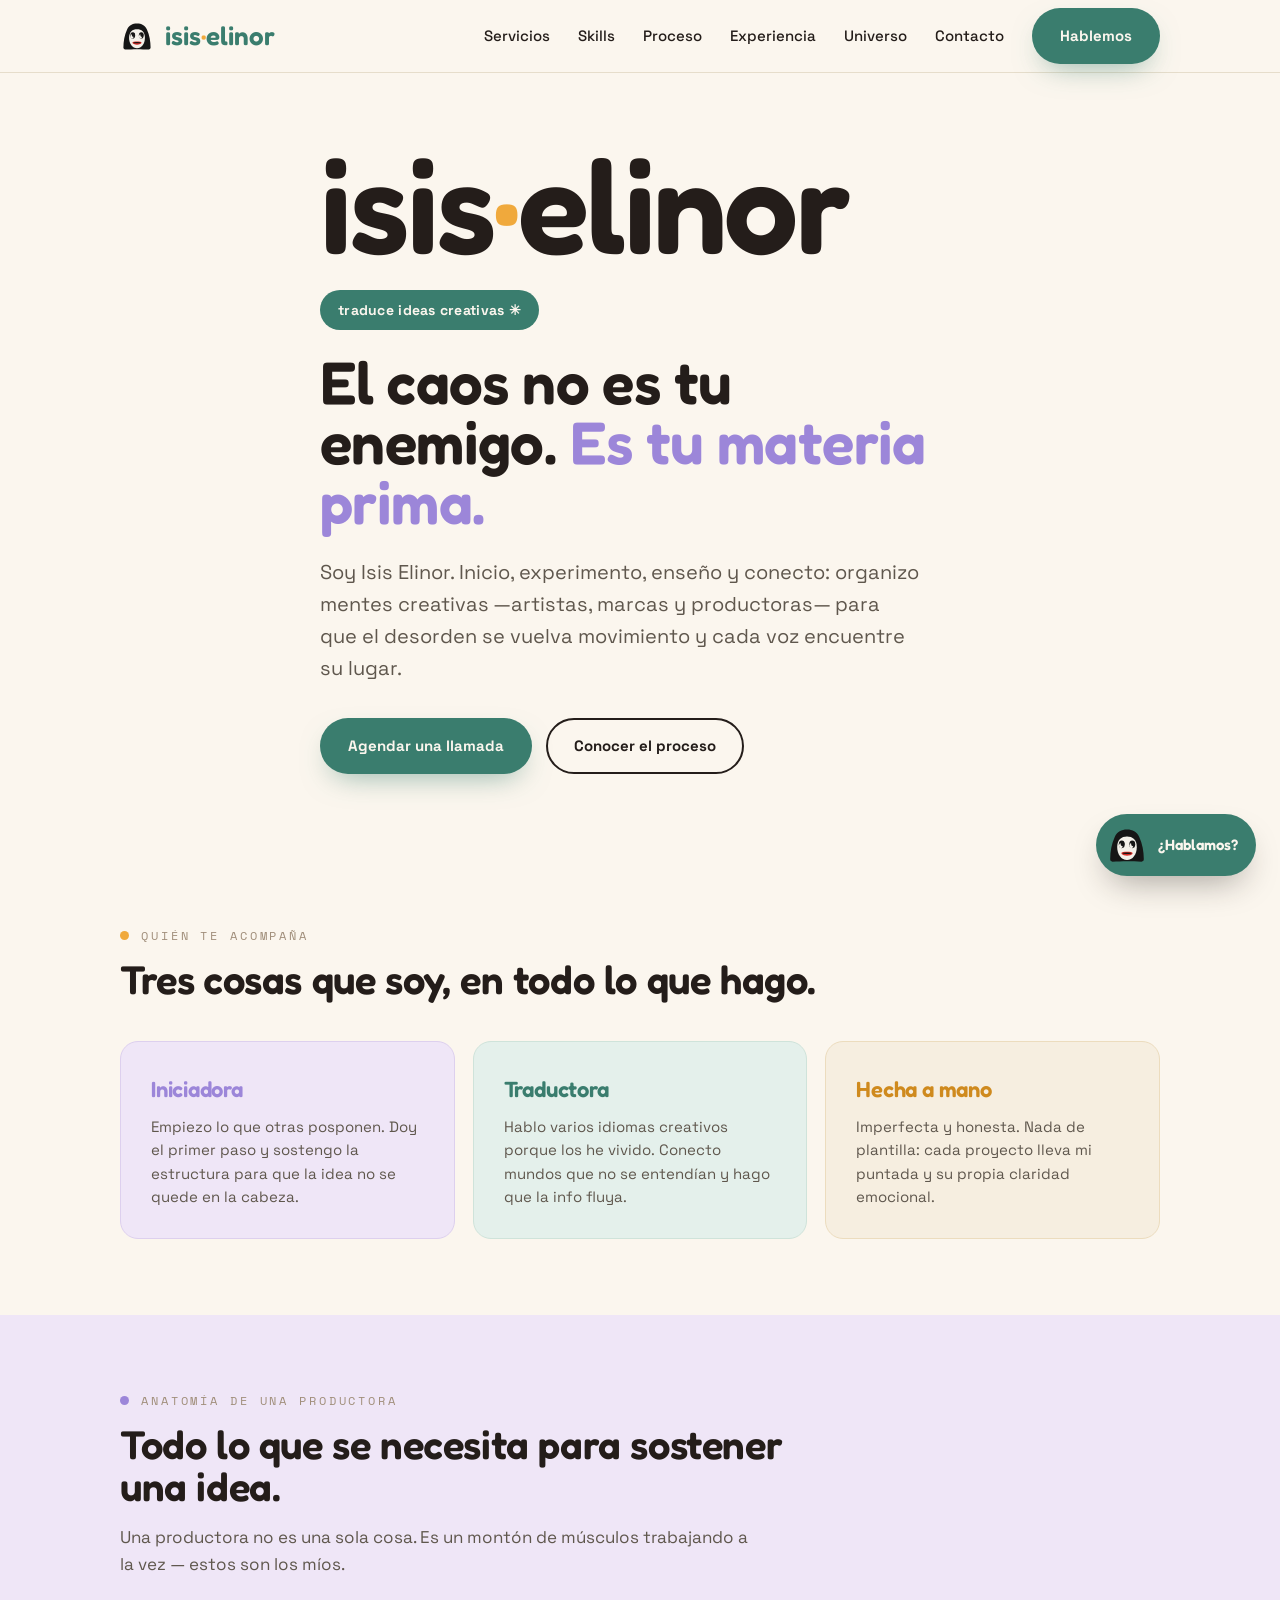
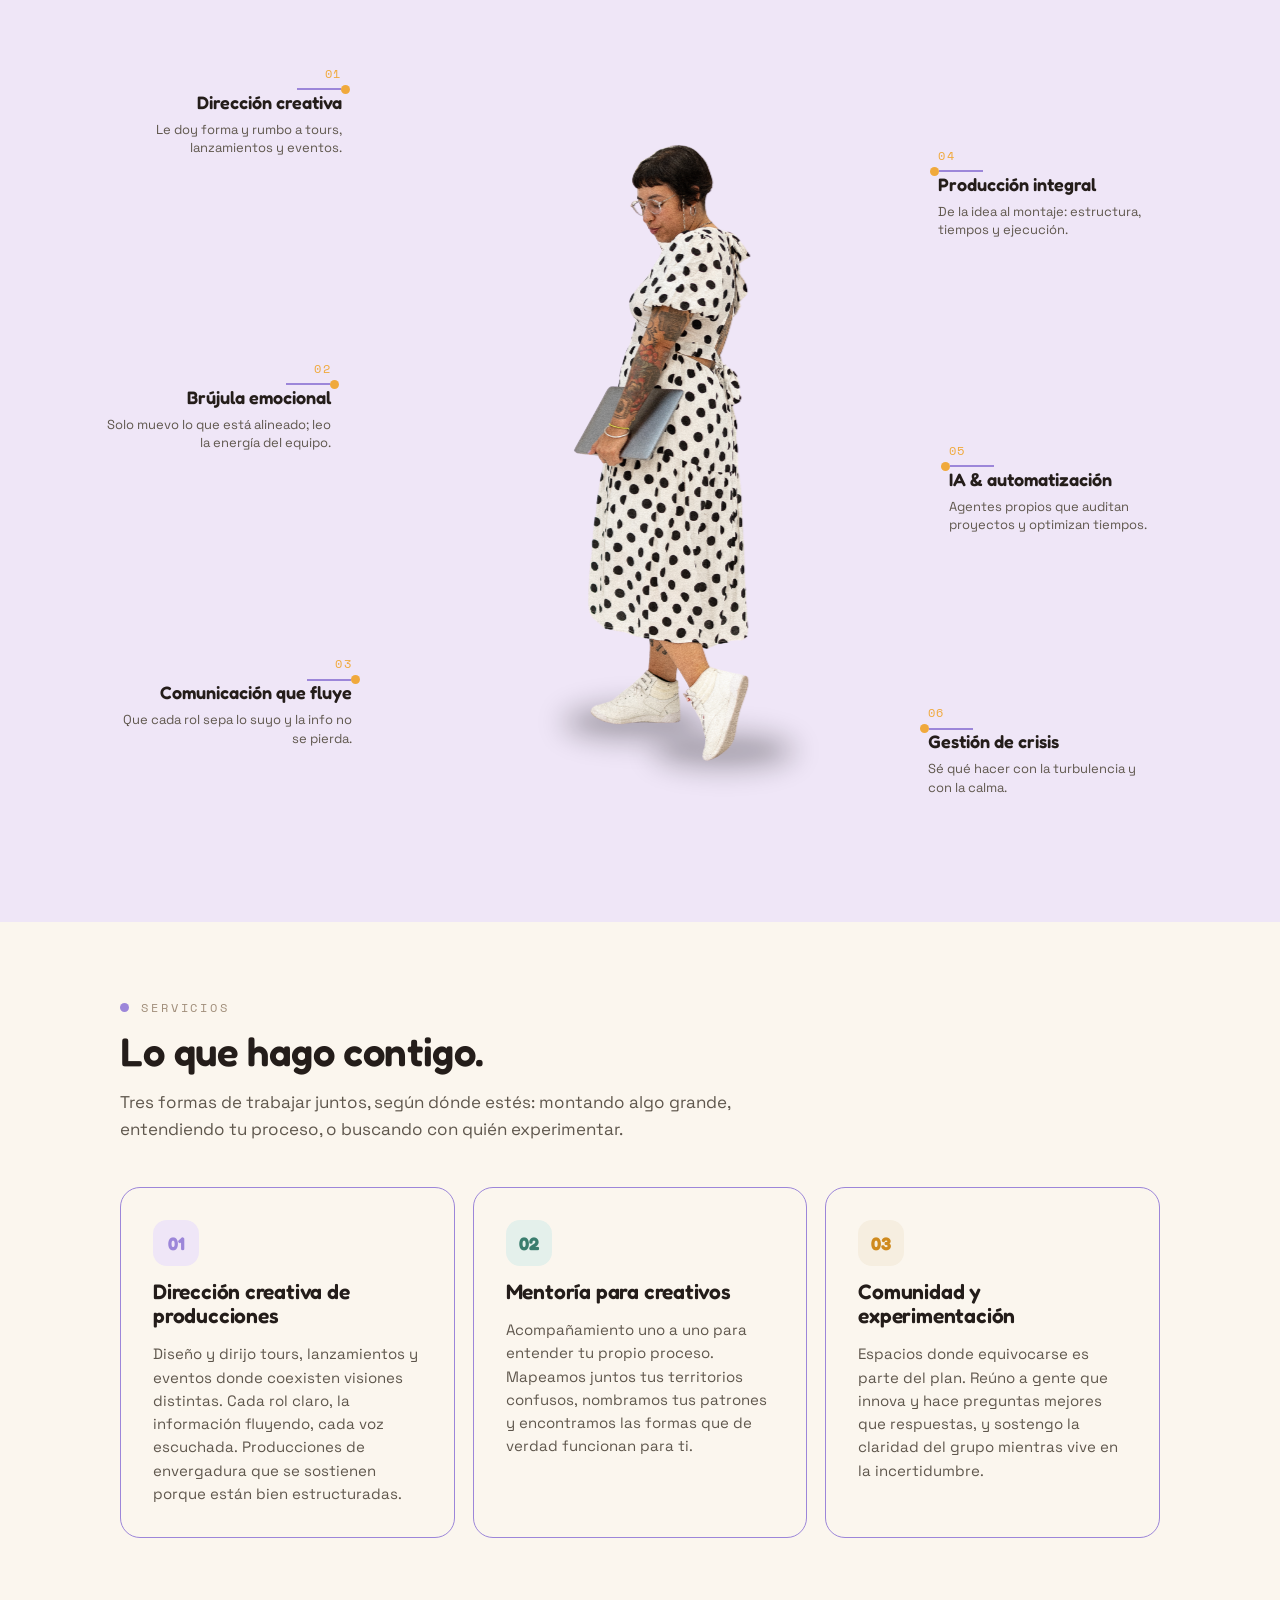
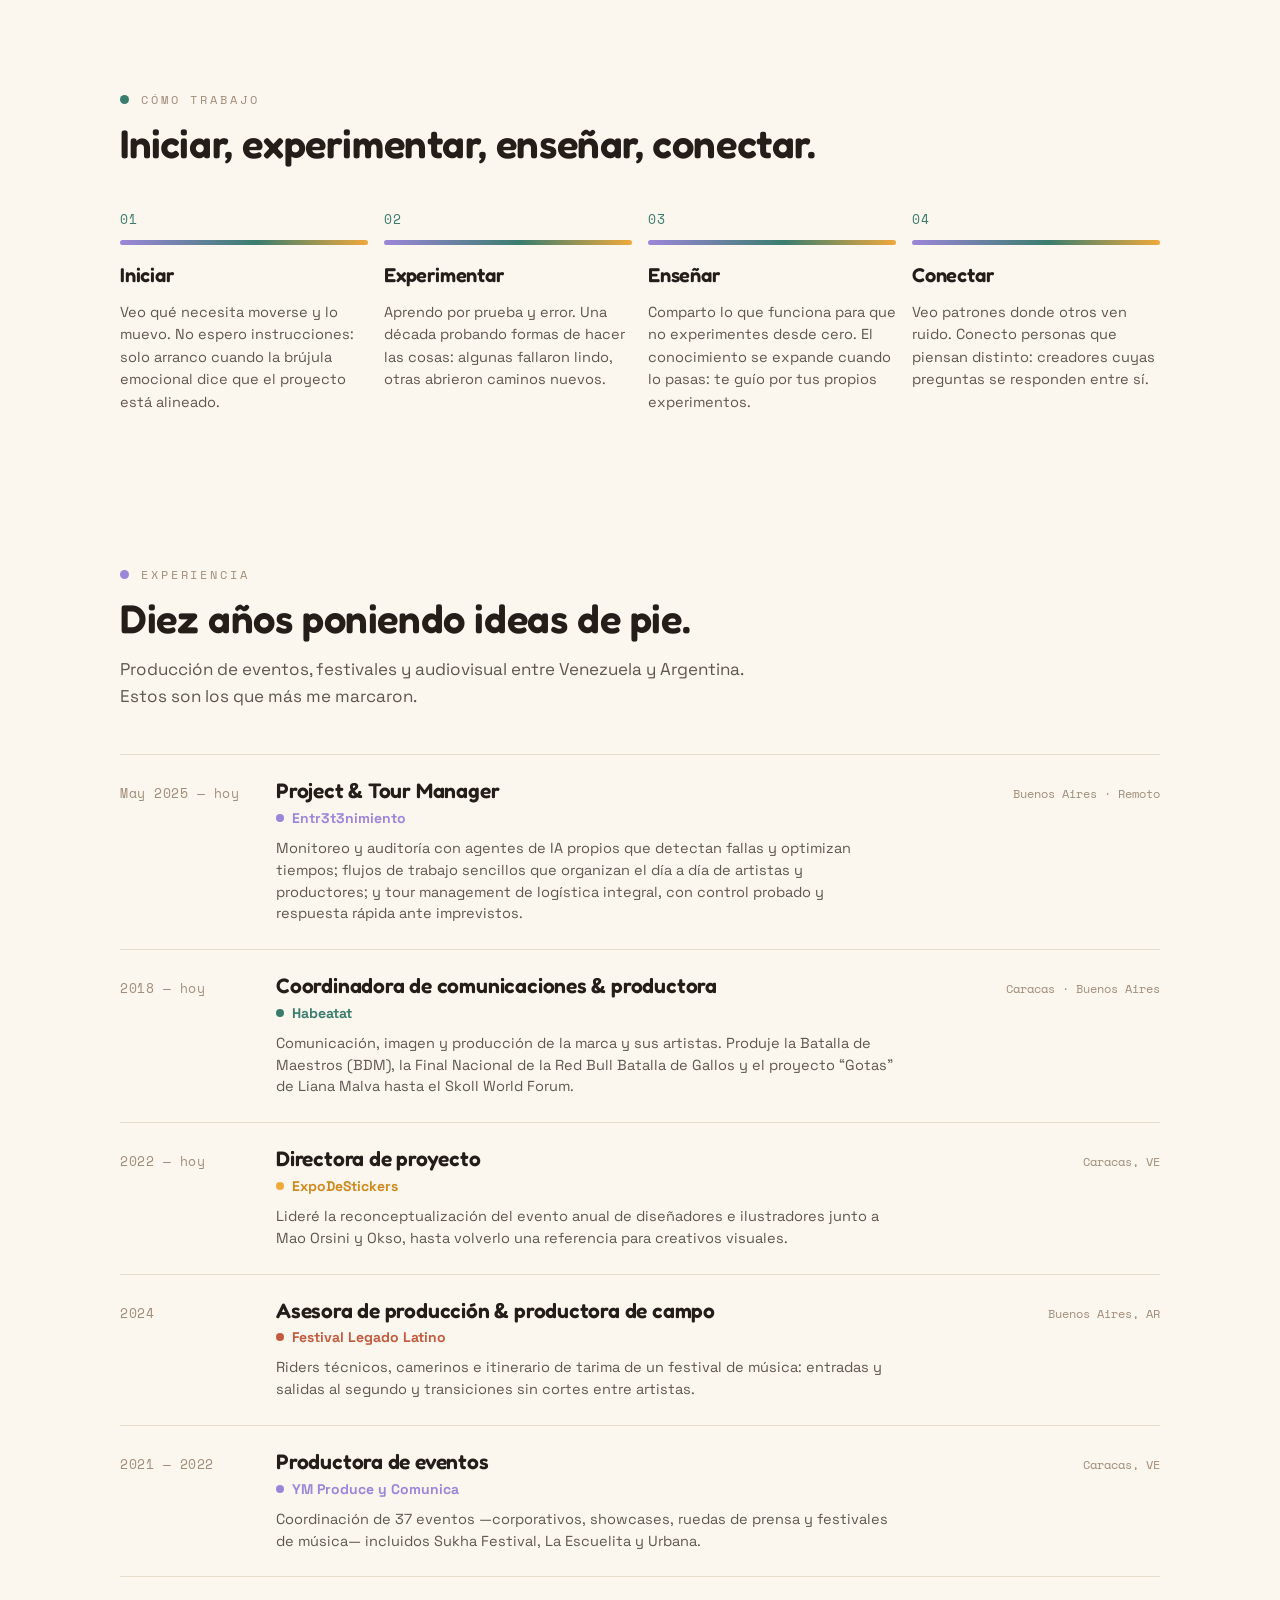
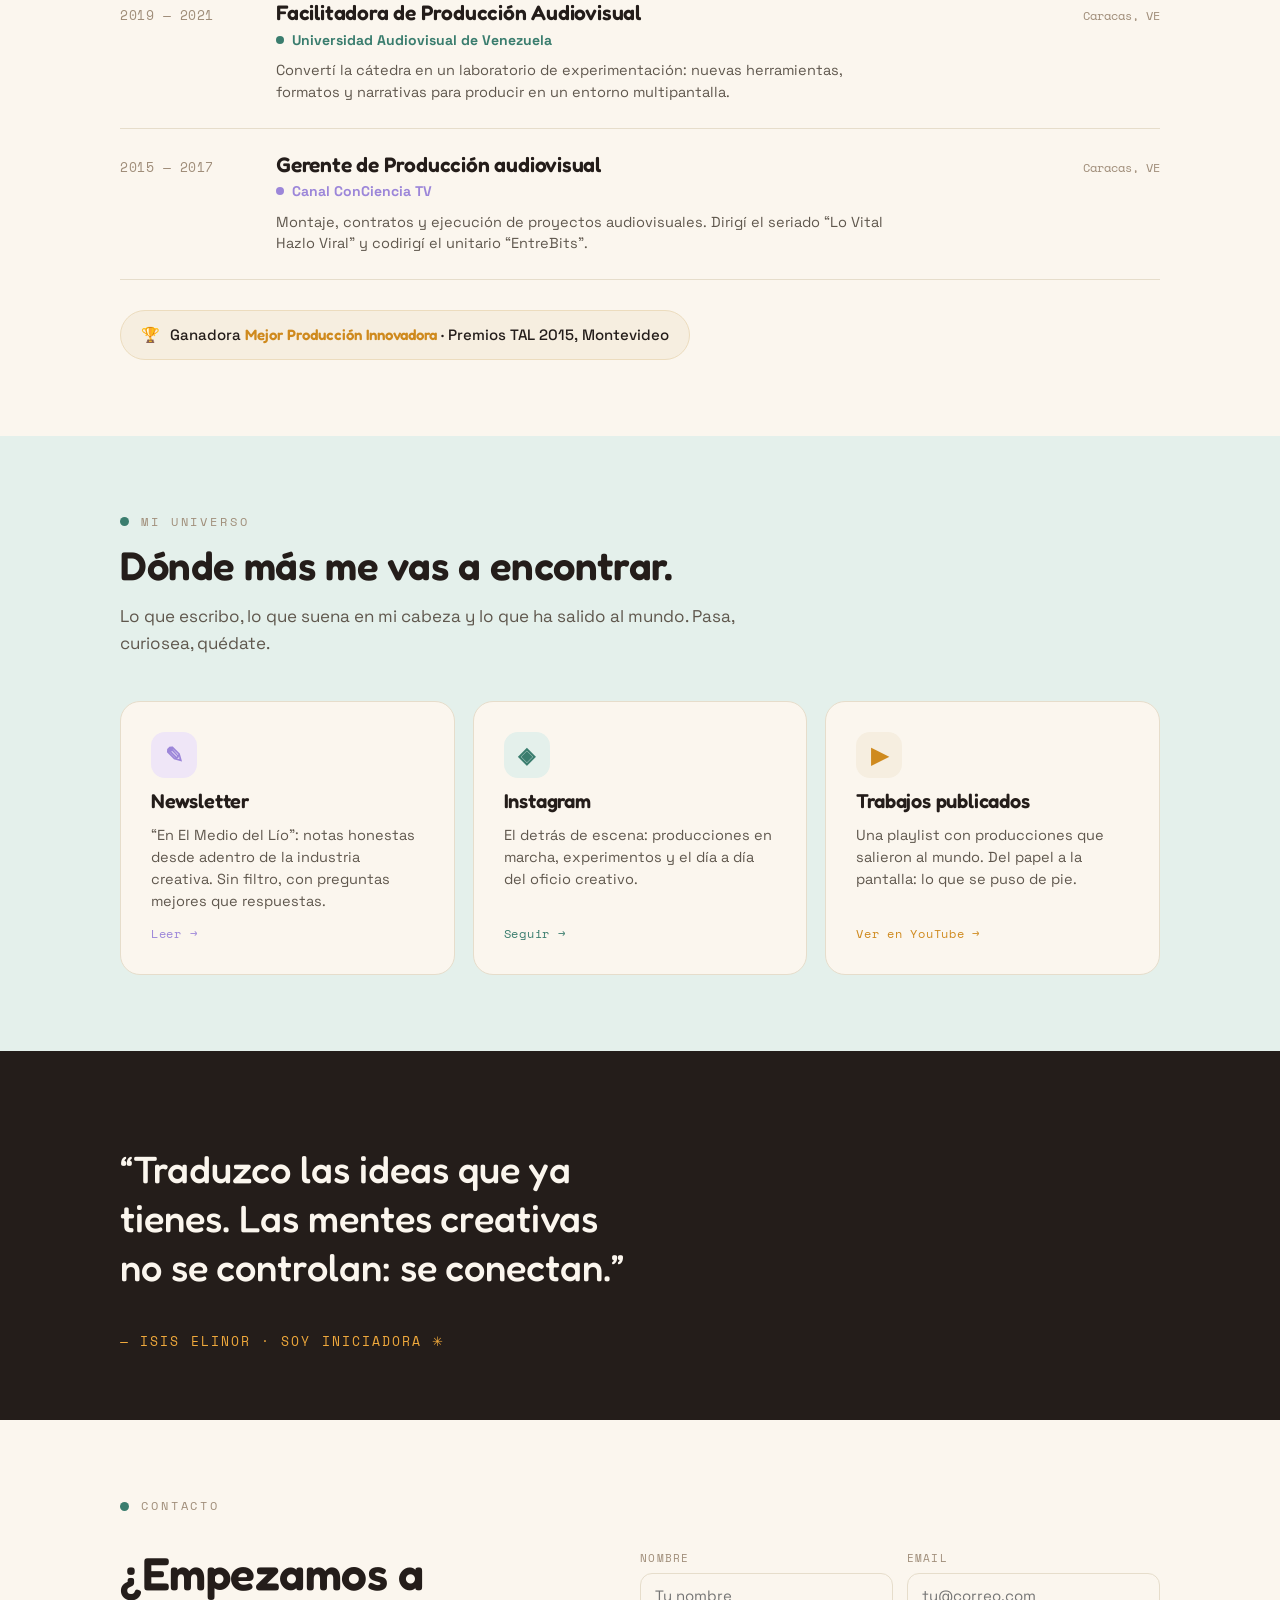
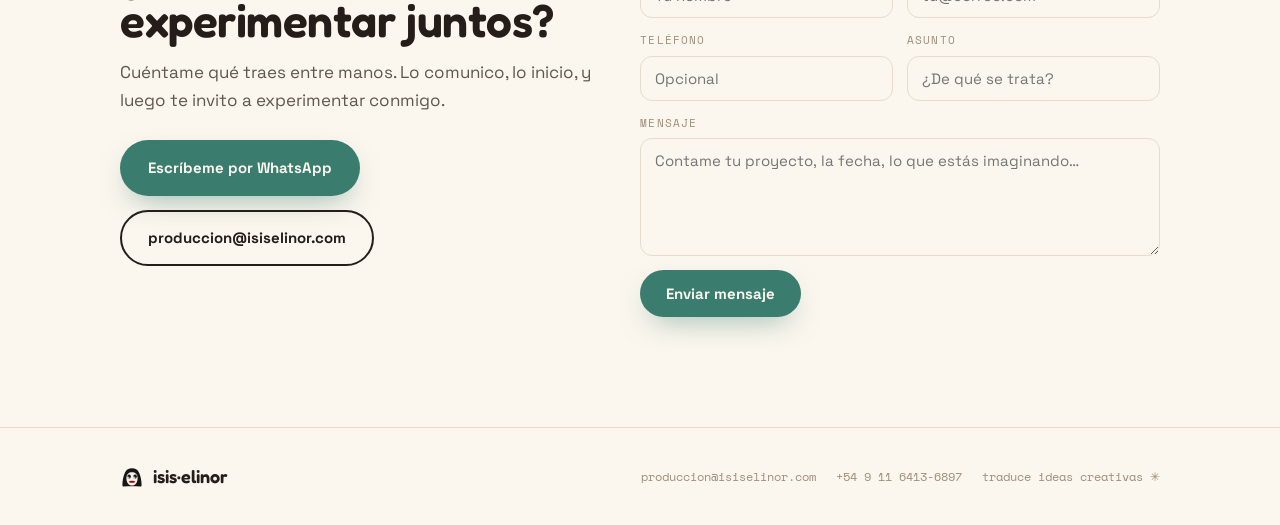
==== index.html @ dd967872 "Add files via upload" ====
<!DOCTYPE html>
<html lang="es">
<head>
<meta charset="utf-8">
<meta name="viewport" content="width=device-width, initial-scale=1">
<title>Isis Elinor — Traduce ideas creativas ✳</title>
<link rel="preconnect" href="https://fonts.googleapis.com">
<link rel="preconnect" href="https://fonts.gstatic.com" crossorigin>
<link href="https://fonts.googleapis.com/css2?family=Fredoka:wght@400;500;600;700&family=Space+Grotesk:wght@300;400;500;700&family=Space+Mono:wght@400;700&display=swap" rel="stylesheet">
<style>
  :root {
    --lila: #9C86D9;
    --jade: #3A7D6E;
    --mango: #F0A93C;
    --coral: #C25B3F;
    --luz: #FBF6EE;
    --noche: #241D1A;
    --tinta: #5f574d;
    --gris: #a08e7a;
    --linea: #e6ddcb;
    --tint-lila: #efe6f7;
    --tint-jade: #e4f0eb;
    --tint-mango: #f6eee0;
    --tint-coral: #f7e6e0;
    --grad: linear-gradient(90deg,#9c86d9 0%,#3a7d6e 55%,#f0a93c 100%);
    --heading: 'Fredoka', sans-serif;
    --body: 'Space Grotesk', sans-serif;
    --mono: 'Space Mono', monospace;
  }
  * { box-sizing: border-box; }
  html { scroll-behavior: smooth; }
  body {
    margin: 0;
    background: var(--luz);
    color: var(--noche);
    font-family: var(--body);
    font-size: 17px;
    line-height: 1.6;
    -webkit-font-smoothing: antialiased;
  }
  a { color: var(--jade); text-decoration: none; }
  a:hover { color: var(--lila); }
  ::selection { background: rgba(156,134,217,0.28); }
  :focus-visible { outline: 2px solid var(--lila); outline-offset: 3px; border-radius: 4px; }
  h1, h2, h3 { font-family: var(--heading); font-weight: 600; margin: 0; letter-spacing: -0.01em; }
  .wrap { max-width: 1120px; margin: 0 auto; padding: 0 40px; }
  .mono-label { font-family: var(--mono); font-size: 12px; letter-spacing: 0.24em; text-transform: uppercase; color: var(--gris); }

  /* ---- botones ---- */
  .btn {
    display: inline-flex; align-items: center; gap: 9px;
    font-family: var(--body); font-weight: 700; font-size: 15px;
    padding: 14px 26px; border-radius: 999px; border: 2px solid transparent;
    cursor: pointer; transition: transform .15s ease, background .15s ease, color .15s ease, box-shadow .15s ease;
    text-decoration: none;
  }
  .btn:hover { transform: translateY(-2px); }
  .btn-primary { background: var(--jade); color: var(--luz); box-shadow: 0 12px 30px -12px rgba(58,125,110,0.6); }
  .btn-primary:hover { background: #2f6a5c; color: var(--luz); }
  .btn-ghost { background: transparent; color: var(--noche); border-color: var(--noche); }
  .btn-ghost:hover { border-color: var(--jade); color: var(--jade); }

  /* ---- nav ---- */
  header.nav {
    position: sticky; top: 0; z-index: 20;
    background: rgba(251,246,238,0.85); backdrop-filter: blur(12px);
    border-bottom: 1px solid var(--linea);
  }
  .nav-inner { display: flex; align-items: center; gap: 28px; height: 72px; }
  .brand { display: flex; align-items: center; gap: 11px; margin-right: auto; }
  .brand img { width: 34px; height: 34px; display: block; }
  .brand .word { font-family: var(--heading); font-weight: 600; font-size: 26px; line-height: 1; }
  .brand .word .dot { color: var(--mango); }
  .nav-inner a.link { color: var(--noche); font-weight: 500; font-size: 15px; }
  .nav-inner a.link:hover { color: var(--jade); }
  @media (max-width: 720px) { .nav-inner a.link { display: none; } }

  /* ---- hero ---- */
  .hero { padding: 72px 0 76px; position: relative; overflow: hidden; }
  .hero-inner { max-width: 720px; position: relative; z-index: 2; }
  .hero-mark { position: relative; display: inline-flex; align-items: flex-start; margin-bottom: 26px; }
  .wordmark {
    font-family: var(--heading); font-weight: 600; line-height: 0.9;
    font-size: clamp(58px, 12vw, 132px); letter-spacing: -0.02em; color: var(--noche);
  }
  .wordmark .dot { color: var(--mango); }
  /* mascotica-sticker */
  .mascota {
    width: clamp(66px, 10vw, 104px); height: auto; display: block;
    margin-left: -6px; transform: rotate(9deg);
    filter: drop-shadow(0 8px 16px rgba(36,29,26,0.18));
    animation: bob 4.5s ease-in-out infinite;
  }
  @keyframes bob { 0%,100% { transform: rotate(9deg) translateY(0); } 50% { transform: rotate(9deg) translateY(-8px); } }
  .pill {
    display: inline-flex; align-items: center; gap: 8px; align-self: flex-start;
    background: var(--jade); color: var(--luz); font-family: var(--body); font-weight: 700;
    font-size: 14px; letter-spacing: 0.02em; padding: 9px 18px; border-radius: 999px;
  }
  .hero h1 { font-size: 60px; line-height: 1.0; margin: 22px 0 0; max-width: 780px; }
  .hero h1 .g { color: var(--lila); }
  .hero .lead { font-size: 20px; color: var(--tinta); margin: 24px 0 0; max-width: 620px; text-wrap: pretty; }
  .hero .cta-row { display: flex; flex-wrap: wrap; gap: 14px; margin-top: 34px; }
  @media (max-width: 640px) {
    .hero h1 { font-size: 40px; }
  }

  /* ---- secciones ---- */
  section.block { padding: 76px 0; }
  .kicker-row { display: flex; align-items: center; gap: 12px; margin-bottom: 14px; }
  .kicker-row .dotmark { width: 9px; height: 9px; border-radius: 50%; background: var(--lila); }
  .k-coral .dotmark { background: var(--mango); }
  .k-rosa .dotmark { background: var(--jade); }
  .k-azul .dotmark { background: var(--jade); }
  .sec-title { font-size: 40px; line-height: 1.04; max-width: 720px; }
  .sec-intro { color: var(--tinta); max-width: 640px; margin: 16px 0 0; text-wrap: pretty; }

  /* anatomía de una productora */
  .anat-wrap { background: var(--tint-lila); overflow: hidden; }
  .anat-stage {
    position: relative; margin: 48px auto 0; max-width: 1120px; min-height: 820px;
  }
  .anat-figura {
    position: absolute; left: 50%; bottom: 0; transform: translateX(-50%);
    height: 800px; z-index: 1;
  }
  .anat-figura img { height: 100%; width: auto; display: block; }
  .pin { position: absolute; width: 232px; z-index: 2; }
  .pin .pin-n { font-family: var(--mono); font-size: 12px; letter-spacing: 0.12em; color: var(--mango); }
  .pin .pin-t { display: block; font-family: var(--heading); font-weight: 600; font-size: 18px; color: var(--noche); margin-top: 2px; }
  .pin .pin-d { display: block; font-size: 13px; color: var(--tinta); line-height: 1.42; margin-top: 4px; }
  .pin.l { text-align: right; }
  .pin.r { text-align: left; }
  .pin .lead { position: absolute; top: 26px; display: flex; align-items: center; gap: 0; }
  .pin.l .lead { right: -8px; flex-direction: row; }
  .pin.r .lead { left: -8px; flex-direction: row-reverse; }
  .pin .lead .ln { width: 44px; height: 2px; background: var(--lila); }
  .pin .lead .dt { width: 9px; height: 9px; border-radius: 50%; background: var(--mango); }
  /* posiciones: izquierda apunta a cabeza/pecho, derecha a manos/torso */
  .pin.p1 { top: 4%;  left: -1%; }
  .pin.p2 { top: 40%; left: -2%; }
  .pin.p3 { top: 76%; left: 0; }
  .pin.p4 { top: 14%; right: -1%; }
  .pin.p5 { top: 50%; right: -2%; }
  .pin.p6 { top: 82%; right: 0; }
  @media (max-width: 860px) {
    .anat-stage { min-height: 0; max-width: 480px; display: flex; flex-direction: column; }
    .anat-figura { position: static; transform: none; height: 460px; margin: 0 auto; }
    .anat-figura::after { display: none; }
    .anat-figura img { margin: 0 auto; }
    .pin { position: static; width: auto; text-align: left !important; margin-top: 22px; padding-left: 20px; border-left: 2px solid var(--lila); }
    .pin .lead { display: none; }
    .pins-mobile { display: grid; grid-template-columns: 1fr 1fr; gap: 8px 20px; }
  }
  @media (max-width: 520px) { .pins-mobile { grid-template-columns: 1fr; } }

  /* esencia cards */
  .cards-3 { display: grid; grid-template-columns: repeat(3,1fr); gap: 18px; margin-top: 40px; }
  @media (max-width: 800px) { .cards-3 { grid-template-columns: 1fr; } }
  .ecard { border-radius: 18px; padding: 30px; border: 1px solid; }
  .ecard h3 { font-size: 22px; margin-bottom: 8px; }
  .ecard p { margin: 0; font-size: 15px; color: var(--tinta); line-height: 1.55; }
  .ec-coral { background: var(--tint-lila); border-color: #ddd0ee; }
  .ec-coral h3 { color: var(--lila); }
  .ec-lila { background: var(--tint-jade); border-color: #cfe3da; }
  .ec-lila h3 { color: var(--jade); }
  .ec-azul { background: var(--tint-mango); border-color: #ecdcbe; }
  .ec-azul h3 { color: #cf8a1e; }

  /* servicios */
  .svc-list { display: grid; grid-template-columns: repeat(3,1fr); gap: 18px; margin-top: 44px; }
  @media (max-width: 800px) { .svc-list { grid-template-columns: 1fr; } }
  .svc {
    background: var(--luz); border: 1px solid var(--lila); border-radius: 20px; padding: 32px;
    display: flex; flex-direction: column; gap: 14px; transition: transform .18s ease, box-shadow .18s ease, border-color .18s ease;
  }
  .svc:hover { transform: translateY(-4px); box-shadow: 0 30px 60px -40px rgba(36,29,26,0.35); }
  .svc .num {
    width: 46px; height: 46px; border-radius: 14px; display: flex; align-items: center; justify-content: center;
    font-family: var(--heading); font-weight: 700; font-size: 18px; background: var(--tint-lila); color: var(--lila);
  }
  .svc h3 { font-size: 21px; line-height: 1.15; }
  .svc p { margin: 0; font-size: 15px; color: var(--tinta); line-height: 1.55; }
  .svc:nth-child(1) .num { background: var(--tint-lila); color: var(--lila); }
  .svc:nth-child(1):hover { border-color: var(--lila); }
  .svc:nth-child(2) .num { background: var(--tint-jade); color: var(--jade); }
  .svc:nth-child(2):hover { border-color: var(--jade); }
  .svc:nth-child(3) .num { background: var(--tint-mango); color: #cf8a1e; }
  .svc:nth-child(3):hover { border-color: var(--mango); }

  /* proceso */
  .proc-wrap { background: var(--luz); }
  .steps { display: grid; grid-template-columns: repeat(4,1fr); gap: 16px; margin-top: 44px; }
  @media (max-width: 900px) { .steps { grid-template-columns: repeat(2,1fr); } }
  @media (max-width: 520px) { .steps { grid-template-columns: 1fr; } }
  .step { display: flex; flex-direction: column; gap: 10px; }
  .step .n { font-family: var(--mono); font-size: 13px; color: var(--jade); letter-spacing: 0.1em; }
  .step .bar { height: 5px; border-radius: 999px; background: var(--grad); width: 100%; }
  .step h3 { font-size: 20px; margin-top: 4px; }
  .step p { margin: 0; font-size: 14.5px; color: var(--tinta); line-height: 1.55; }

  /* experiencia */
  .exp-list { margin-top: 44px; display: flex; flex-direction: column; }
  .exp {
    display: grid; grid-template-columns: 132px 1fr auto; gap: 24px; align-items: baseline;
    padding: 24px 0; border-top: 1px solid var(--linea);
  }
  .exp:last-child { border-bottom: 1px solid var(--linea); }
  .exp .yr { font-family: var(--mono); font-size: 13px; color: var(--gris); letter-spacing: 0.04em; }
  .exp .role { min-width: 0; }
  .exp .role h3 { font-size: 21px; line-height: 1.12; }
  .exp .role .org { display: inline-flex; align-items: center; gap: 8px; font-family: var(--body); font-weight: 700; font-size: 14px; margin-top: 4px; }
  .exp .role .org::before { content: ""; width: 8px; height: 8px; border-radius: 50%; background: var(--dotc, var(--lila)); }
  .exp .role p { margin: 8px 0 0; font-size: 14.5px; color: var(--tinta); line-height: 1.5; max-width: 620px; }
  .exp .place { font-family: var(--mono); font-size: 12px; color: var(--gris); white-space: nowrap; }
  .exp:nth-child(6n+1) { --dotc: var(--lila); } .exp:nth-child(6n+1) .org { color: var(--lila); }
  .exp:nth-child(6n+2) { --dotc: var(--jade); } .exp:nth-child(6n+2) .org { color: var(--jade); }
  .exp:nth-child(6n+3) { --dotc: var(--mango); } .exp:nth-child(6n+3) .org { color: #cf8a1e; }
  .exp:nth-child(6n+4) { --dotc: var(--coral); } .exp:nth-child(6n+4) .org { color: var(--coral); }
  .exp:nth-child(6n+5) { --dotc: var(--lila); } .exp:nth-child(6n+5) .org { color: var(--lila); }
  .exp:nth-child(6n) { --dotc: var(--jade); } .exp:nth-child(6n) .org { color: var(--jade); }
  .award {
    display: inline-flex; align-items: center; gap: 10px; margin-top: 30px;
    background: var(--tint-mango); border: 1px solid #ecdcbe; color: var(--noche);
    font-family: var(--body); font-weight: 500; font-size: 15px; padding: 12px 20px; border-radius: 999px;
  }
  .award strong { color: #cf8a1e; font-family: var(--heading); font-weight: 600; }

  /* mi universo */
  .universo-wrap { background: var(--tint-jade); }
  .uni-list { display: grid; grid-template-columns: repeat(3,1fr); gap: 18px; margin-top: 44px; }
  @media (max-width: 800px) { .uni-list { grid-template-columns: 1fr; } }
  .uni {
    display: flex; flex-direction: column; gap: 12px; text-decoration: none;
    background: var(--luz); border: 1px solid var(--linea); border-radius: 20px; padding: 30px;
    transition: transform .18s ease, box-shadow .18s ease, border-color .18s ease;
  }
  .uni:hover { transform: translateY(-4px); box-shadow: 0 30px 60px -40px rgba(36,29,26,0.35); }
  .uni .uni-ico {
    width: 46px; height: 46px; border-radius: 14px; display: flex; align-items: center; justify-content: center;
    font-family: var(--heading); font-weight: 700; font-size: 22px;
  }
  .uni h3 { font-size: 20px; line-height: 1.15; color: var(--noche); }
  .uni p { margin: 0; font-size: 14.5px; color: var(--tinta); line-height: 1.5; }
  .uni .go { margin-top: auto; font-family: var(--mono); font-size: 12px; letter-spacing: 0.06em; }
  .uni:nth-child(1) .uni-ico { background: var(--tint-lila); color: var(--lila); }
  .uni:nth-child(1):hover { border-color: var(--lila); } .uni:nth-child(1) .go { color: var(--lila); }
  .uni:nth-child(2) .uni-ico { background: var(--tint-jade); color: var(--jade); }
  .uni:nth-child(2):hover { border-color: var(--jade); } .uni:nth-child(2) .go { color: var(--jade); }
  .uni:nth-child(3) .uni-ico { background: var(--tint-mango); color: #cf8a1e; }
  .uni:nth-child(3):hover { border-color: var(--mango); } .uni:nth-child(3) .go { color: #cf8a1e; }
  @media (max-width: 720px) {
    .exp { grid-template-columns: 1fr; gap: 6px; }
    .exp .place { white-space: normal; }
  }

  /* frase band */
  .frase { background: var(--noche); color: var(--luz); padding: 56px 0; }
  .frase .q { font-family: var(--heading); font-weight: 500; font-size: 38px; line-height: 1.3; max-width: 760px; text-wrap: balance; }
  .frase .q .accent { color: var(--mango); }
  .frase .sig { font-family: var(--mono); font-size: 13px; letter-spacing: 0.16em; text-transform: uppercase; margin-top: 18px; color: var(--mango); }
  @media (max-width: 700px) { .frase .q { font-size: 26px; } }

  /* contacto */
  .contacto { text-align: left; position: relative; }
  .cont-grid { display: grid; grid-template-columns: 1fr 1.1fr; gap: 48px; margin-top: 34px; align-items: start; }
  @media (max-width: 780px) { .cont-grid { grid-template-columns: 1fr; gap: 30px; } }
  .cont-form { display: flex; flex-direction: column; gap: 14px; }
  .cont-form .row2 { display: grid; grid-template-columns: 1fr 1fr; gap: 14px; }
  @media (max-width: 480px) { .cont-form .row2 { grid-template-columns: 1fr; } }
  .fld { display: flex; flex-direction: column; gap: 6px; }
  .fld label { font-family: var(--mono); font-size: 11px; letter-spacing: 0.1em; text-transform: uppercase; color: var(--gris); }
  .fld input, .fld textarea {
    font-family: var(--body); font-size: 15px; color: var(--noche);
    background: var(--luz); border: 1px solid var(--linea); border-radius: 12px; padding: 12px 14px;
    transition: border-color .15s ease, box-shadow .15s ease;
  }
  .fld textarea { resize: vertical; min-height: 118px; }
  .fld input:focus, .fld textarea:focus { outline: none; border-color: var(--jade); box-shadow: 0 0 0 3px rgba(58,125,110,0.14); }
  .cont-form button { align-self: flex-start; border: none; cursor: pointer; }
  .form-msg { font-family: var(--body); font-size: 14px; margin: 2px 0 0; min-height: 18px; }
  .form-msg.ok { color: var(--jade); }
  .form-msg.err { color: var(--coral); }
  /* mascota como guía flotante hacia WhatsApp */
  .fab {
    position: fixed; bottom: 24px; right: 24px; z-index: 60;
    display: inline-flex; align-items: center; gap: 10px;
    background: var(--jade); color: var(--luz); text-decoration: none;
    padding: 10px 18px 10px 10px; border-radius: 999px;
    box-shadow: 0 16px 34px -12px rgba(36,29,26,0.4);
    font-family: var(--heading); font-weight: 600; font-size: 15px;
    transform: translateY(0); transition: transform .18s ease, box-shadow .18s ease;
  }
  .fab:hover { transform: translateY(-3px); color: var(--luz); box-shadow: 0 22px 44px -14px rgba(36,29,26,0.5); }
  .fab img { width: 42px; height: 42px; display: block; animation: bob 4.5s ease-in-out infinite; }
  .fab .fab-label { white-space: nowrap; }
  @media (max-width: 520px) { .fab .fab-label { display: none; } .fab { padding: 8px; bottom: 16px; right: 16px; } }
  .contacto h2 { font-size: 46px; line-height: 1.02; max-width: 720px; }
  @media (max-width: 700px) { .contacto h2 { font-size: 34px; } }

  /* footer */
  footer.foot { border-top: 1px solid var(--linea); padding: 34px 0; }
  .foot-inner { display: flex; flex-wrap: wrap; align-items: center; gap: 10px 20px; font-family: var(--mono); font-size: 12px; color: var(--gris); }
  .foot-inner .fbrand { display: flex; align-items: center; gap: 9px; margin-right: auto; }
  .foot-inner .fbrand img { width: 24px; height: 24px; }
  .foot-inner .fbrand span { font-family: var(--heading); font-weight: 600; font-size: 18px; color: var(--noche); }
</style>
</head>
<body>

<header class="nav">
  <div class="wrap nav-inner">
    <a class="brand" href="#top" aria-label="Isis Elinor, inicio">
      <img src="data:image/svg+xml;utf8,%3Csvg%20xmlns%3D%22http%3A%2F%2Fwww.w3.org%2F2000%2Fsvg%22%20width%3D%22240%22%20height%3D%22240%22%20viewBox%3D%220%200%20240%20240%22%3E%0A%3Cpath%20d%3D%22M%20120%2032%20C%20152%2032%20176%2044%20190%2074%20C%20208%20112%20216%20158%20216%20202%20C%20216%20210%20211%20215%20203%20215%20C%20176%20215%20150%20213%20120%20213%20C%2090%20213%2064%20215%2037%20215%20C%2029%20215%2024%20210%2024%20202%20C%2024%20158%2032%20112%2050%2074%20C%2064%2044%2088%2032%20120%2032%20Z%22%20fill%3D%22%23161616%22%20stroke%3D%22none%22%20stroke-width%3D%220%22%20stroke-linejoin%3D%22round%22%3E%3C%2Fpath%3E%0A%3Cpath%20d%3D%22M%20120%2072%20C%20152%2072%20176%2090%20176%20132%20C%20176%20176%20152%20206%20120%20206%20C%2088%20206%2064%20176%2064%20132%20C%2064%2090%2088%2072%20120%2072%20Z%22%20fill%3D%22%23f4f1ea%22%3E%3C%2Fpath%3E%0A%3Cellipse%20cx%3D%2290%22%20cy%3D%22116%22%20rx%3D%2217%22%20ry%3D%2222%22%20fill%3D%22%23161616%22%3E%3C%2Fellipse%3E%0A%3Cellipse%20cx%3D%2285%22%20cy%3D%22123%22%20rx%3D%2211%22%20ry%3D%2215%22%20fill%3D%22%23f4f1ea%22%3E%3C%2Fellipse%3E%0A%3Cellipse%20cx%3D%2294%22%20cy%3D%22112%22%20rx%3D%2211%22%20ry%3D%2215%22%20fill%3D%22%23161616%22%3E%3C%2Fellipse%3E%0A%3Cellipse%20cx%3D%22150%22%20cy%3D%22116%22%20rx%3D%2217%22%20ry%3D%2222%22%20fill%3D%22%23161616%22%3E%3C%2Fellipse%3E%0A%3Cellipse%20cx%3D%22145%22%20cy%3D%22123%22%20rx%3D%2211%22%20ry%3D%2215%22%20fill%3D%22%23f4f1ea%22%3E%3C%2Fellipse%3E%0A%3Cellipse%20cx%3D%22154%22%20cy%3D%22112%22%20rx%3D%2211%22%20ry%3D%2215%22%20fill%3D%22%23161616%22%3E%3C%2Fellipse%3E%0A%3Cpath%20d%3D%22M%2088%20166%20C%2088%20156%20152%20156%20152%20166%20C%20152%20186%2088%20186%2088%20166%20Z%22%20fill%3D%22%23d62b25%22%3E%3C%2Fpath%3E%0A%3Cellipse%20cx%3D%22120%22%20cy%3D%22167%22%20rx%3D%2226%22%20ry%3D%224%22%20fill%3D%22%23161616%22%3E%3C%2Fellipse%3E%0A%3C%2Fsvg%3E" alt="">
      <span class="word">isis<span class="dot">·</span>elinor</span>
    </a>
    <a class="link" href="#servicios">Servicios</a>
    <a class="link" href="#anatomia">Skills</a>
    <a class="link" href="#proceso">Proceso</a>
    <a class="link" href="#experiencia">Experiencia</a>
    <a class="link" href="#universo">Universo</a>
    <a class="link" href="#contacto">Contacto</a>
    <a class="btn btn-primary" href="https://wa.me/5491164136897" target="_blank" rel="noopener">Hablemos</a>
  </div>
</header>

<main id="top">

  <section class="hero">
    <div class="wrap hero-inner">
      <div class="hero-mark">
        <span class="wordmark">isis<span class="dot">·</span>elinor</span>
      </div>
      <span class="pill">traduce ideas creativas ✳</span>
      <h1>El caos no es tu enemigo. <span class="g">Es tu materia prima.</span></h1>
      <p class="lead">Soy Isis Elinor. Inicio, experimento, enseño y conecto: organizo mentes creativas —artistas, marcas y productoras— para que el desorden se vuelva movimiento y cada voz encuentre su lugar.</p>
      <div class="cta-row">
        <a class="btn btn-primary" href="https://wa.me/5491164136897" target="_blank" rel="noopener">Agendar una llamada</a>
        <a class="btn btn-ghost" href="#proceso">Conocer el proceso</a>
      </div>
    </div>
  </section>

  <section class="block">
    <div class="wrap">
      <div class="kicker-row k-coral"><span class="dotmark"></span><span class="mono-label">Quién te acompaña</span></div>
      <h2 class="sec-title">Tres cosas que soy, en todo lo que hago.</h2>
      <div class="cards-3">
        <div class="ecard ec-coral">
          <h3>Iniciadora</h3>
          <p>Empiezo lo que otras posponen. Doy el primer paso y sostengo la estructura para que la idea no se quede en la cabeza.</p>
        </div>
        <div class="ecard ec-lila">
          <h3>Traductora</h3>
          <p>Hablo varios idiomas creativos porque los he vivido. Conecto mundos que no se entendían y hago que la info fluya.</p>
        </div>
        <div class="ecard ec-azul">
          <h3>Hecha a mano</h3>
          <p>Imperfecta y honesta. Nada de plantilla: cada proyecto lleva mi puntada y su propia claridad emocional.</p>
        </div>
      </div>
    </div>
  </section>

  <section class="block anat-wrap" id="anatomia">
    <div class="wrap">
      <div class="kicker-row"><span class="dotmark"></span><span class="mono-label">Anatomía de una productora</span></div>
      <h2 class="sec-title">Todo lo que se necesita para sostener una idea.</h2>
      <p class="sec-intro">Una productora no es una sola cosa. Es un montón de músculos trabajando a la vez — estos son los míos.</p>
      <div class="anat-stage">
        <figure class="anat-figura"><img src="[data-uri]" alt="Isis Elinor con su laptop"></figure>
        <div class="pin l p1"><span class="lead"><span class="ln"></span><span class="dt"></span></span><span class="pin-n">01</span><span class="pin-t">Dirección creativa</span><span class="pin-d">Le doy forma y rumbo a tours, lanzamientos y eventos.</span></div>
        <div class="pin l p2"><span class="lead"><span class="ln"></span><span class="dt"></span></span><span class="pin-n">02</span><span class="pin-t">Brújula emocional</span><span class="pin-d">Solo muevo lo que está alineado; leo la energía del equipo.</span></div>
        <div class="pin l p3"><span class="lead"><span class="ln"></span><span class="dt"></span></span><span class="pin-n">03</span><span class="pin-t">Comunicación que fluye</span><span class="pin-d">Que cada rol sepa lo suyo y la info no se pierda.</span></div>
        <div class="pin r p4"><span class="lead"><span class="ln"></span><span class="dt"></span></span><span class="pin-n">04</span><span class="pin-t">Producción integral</span><span class="pin-d">De la idea al montaje: estructura, tiempos y ejecución.</span></div>
        <div class="pin r p5"><span class="lead"><span class="ln"></span><span class="dt"></span></span><span class="pin-n">05</span><span class="pin-t">IA &amp; automatización</span><span class="pin-d">Agentes propios que auditan proyectos y optimizan tiempos.</span></div>
        <div class="pin r p6"><span class="lead"><span class="ln"></span><span class="dt"></span></span><span class="pin-n">06</span><span class="pin-t">Gestión de crisis</span><span class="pin-d">Sé qué hacer con la turbulencia y con la calma.</span></div>
      </div>
    </div>
  </section>

  <section class="block" id="servicios">
    <div class="wrap">
      <div class="kicker-row"><span class="dotmark"></span><span class="mono-label">Servicios</span></div>
      <h2 class="sec-title">Lo que hago contigo.</h2>
      <p class="sec-intro">Tres formas de trabajar juntos, según dónde estés: montando algo grande, entendiendo tu proceso, o buscando con quién experimentar.</p>
      <div class="svc-list">
        <div class="svc">
          <div class="num">01</div>
          <h3>Dirección creativa de producciones</h3>
          <p>Diseño y dirijo tours, lanzamientos y eventos donde coexisten visiones distintas. Cada rol claro, la información fluyendo, cada voz escuchada. Producciones de envergadura que se sostienen porque están bien estructuradas.</p>
        </div>
        <div class="svc">
          <div class="num">02</div>
          <h3>Mentoría para creativos</h3>
          <p>Acompañamiento uno a uno para entender tu propio proceso. Mapeamos juntos tus territorios confusos, nombramos tus patrones y encontramos las formas que de verdad funcionan para ti.</p>
        </div>
        <div class="svc">
          <div class="num">03</div>
          <h3>Comunidad y experimentación</h3>
          <p>Espacios donde equivocarse es parte del plan. Reúno a gente que innova y hace preguntas mejores que respuestas, y sostengo la claridad del grupo mientras vive en la incertidumbre.</p>
        </div>
      </div>
    </div>
  </section>

  <section class="block proc-wrap" id="proceso">
    <div class="wrap">
      <div class="kicker-row k-azul"><span class="dotmark"></span><span class="mono-label">Cómo trabajo</span></div>
      <h2 class="sec-title">Iniciar, experimentar, enseñar, conectar.</h2>
      <div class="steps">
        <div class="step">
          <span class="n">01</span>
          <div class="bar"></div>
          <h3>Iniciar</h3>
          <p>Veo qué necesita moverse y lo muevo. No espero instrucciones: solo arranco cuando la brújula emocional dice que el proyecto está alineado.</p>
        </div>
        <div class="step">
          <span class="n">02</span>
          <div class="bar"></div>
          <h3>Experimentar</h3>
          <p>Aprendo por prueba y error. Una década probando formas de hacer las cosas: algunas fallaron lindo, otras abrieron caminos nuevos.</p>
        </div>
        <div class="step">
          <span class="n">03</span>
          <div class="bar"></div>
          <h3>Enseñar</h3>
          <p>Comparto lo que funciona para que no experimentes desde cero. El conocimiento se expande cuando lo pasas: te guío por tus propios experimentos.</p>
        </div>
        <div class="step">
          <span class="n">04</span>
          <div class="bar"></div>
          <h3>Conectar</h3>
          <p>Veo patrones donde otros ven ruido. Conecto personas que piensan distinto: creadores cuyas preguntas se responden entre sí.</p>
        </div>
      </div>
    </div>
  </section>

  <section class="block" id="experiencia">
    <div class="wrap">
      <div class="kicker-row"><span class="dotmark"></span><span class="mono-label">Experiencia</span></div>
      <h2 class="sec-title">Diez años poniendo ideas de pie.</h2>
      <p class="sec-intro">Producción de eventos, festivales y audiovisual entre Venezuela y Argentina. Estos son los que más me marcaron.</p>
      <div class="exp-list">
        <div class="exp">
          <span class="yr">May 2025 — hoy</span>
          <div class="role">
            <h3>Project &amp; Tour Manager</h3>
            <span class="org">Entr3t3nimiento</span>
            <p>Monitoreo y auditoría con agentes de IA propios que detectan fallas y optimizan tiempos; flujos de trabajo sencillos que organizan el día a día de artistas y productores; y tour management de logística integral, con control probado y respuesta rápida ante imprevistos.</p>
          </div>
          <span class="place">Buenos Aires · Remoto</span>
        </div>
        <div class="exp">
          <span class="yr">2018 — hoy</span>
          <div class="role">
            <h3>Coordinadora de comunicaciones &amp; productora</h3>
            <span class="org">Habeatat</span>
            <p>Comunicación, imagen y producción de la marca y sus artistas. Produje la Batalla de Maestros (BDM), la Final Nacional de la Red Bull Batalla de Gallos y el proyecto “Gotas” de Liana Malva hasta el Skoll World Forum.</p>
          </div>
          <span class="place">Caracas · Buenos Aires</span>
        </div>
        <div class="exp">
          <span class="yr">2022 — hoy</span>
          <div class="role">
            <h3>Directora de proyecto</h3>
            <span class="org">ExpoDeStickers</span>
            <p>Lideré la reconceptualización del evento anual de diseñadores e ilustradores junto a Mao Orsini y Okso, hasta volverlo una referencia para creativos visuales.</p>
          </div>
          <span class="place">Caracas, VE</span>
        </div>
        <div class="exp">
          <span class="yr">2024</span>
          <div class="role">
            <h3>Asesora de producción &amp; productora de campo</h3>
            <span class="org">Festival Legado Latino</span>
            <p>Riders técnicos, camerinos e itinerario de tarima de un festival de música: entradas y salidas al segundo y transiciones sin cortes entre artistas.</p>
          </div>
          <span class="place">Buenos Aires, AR</span>
        </div>
        <div class="exp">
          <span class="yr">2021 — 2022</span>
          <div class="role">
            <h3>Productora de eventos</h3>
            <span class="org">YM Produce y Comunica</span>
            <p>Coordinación de 37 eventos —corporativos, showcases, ruedas de prensa y festivales de música— incluidos Sukha Festival, La Escuelita y Urbana.</p>
          </div>
          <span class="place">Caracas, VE</span>
        </div>
        <div class="exp">
          <span class="yr">2019 — 2021</span>
          <div class="role">
            <h3>Facilitadora de Producción Audiovisual</h3>
            <span class="org">Universidad Audiovisual de Venezuela</span>
            <p>Convertí la cátedra en un laboratorio de experimentación: nuevas herramientas, formatos y narrativas para producir en un entorno multipantalla.</p>
          </div>
          <span class="place">Caracas, VE</span>
        </div>
        <div class="exp">
          <span class="yr">2015 — 2017</span>
          <div class="role">
            <h3>Gerente de Producción audiovisual</h3>
            <span class="org">Canal ConCiencia TV</span>
            <p>Montaje, contratos y ejecución de proyectos audiovisuales. Dirigí el seriado “Lo Vital Hazlo Viral” y codirigí el unitario “EntreBits”.</p>
          </div>
          <span class="place">Caracas, VE</span>
        </div>
      </div>
      <span class="award">🏆 <span>Ganadora <strong>Mejor Producción Innovadora</strong> · Premios TAL 2015, Montevideo</span></span>
    </div>
  </section>

  <section class="block universo-wrap" id="universo">
    <div class="wrap">
      <div class="kicker-row k-rosa"><span class="dotmark"></span><span class="mono-label">Mi universo</span></div>
      <h2 class="sec-title">Dónde más me vas a encontrar.</h2>
      <p class="sec-intro">Lo que escribo, lo que suena en mi cabeza y lo que ha salido al mundo. Pasa, curiosea, quédate.</p>
      <div class="uni-list">
        <a class="uni" href="https://substack.com/@isiselinor" target="_blank" rel="noopener">
          <span class="uni-ico">✎</span>
          <h3>Newsletter</h3>
          <p>“En El Medio del Lío”: notas honestas desde adentro de la industria creativa. Sin filtro, con preguntas mejores que respuestas.</p>
          <span class="go">Leer →</span>
        </a>
        <a class="uni" href="https://instagram.com/isiselinor" target="_blank" rel="noopener">
          <span class="uni-ico">◈</span>
          <h3>Instagram</h3>
          <p>El detrás de escena: producciones en marcha, experimentos y el día a día del oficio creativo.</p>
          <span class="go">Seguir →</span>
        </a>
        <a class="uni" href="https://youtube.com/playlist?list=PLA5iRRIIZI_Y_nPTmsajnOyREKiXgTU60" target="_blank" rel="noopener">
          <span class="uni-ico">▶</span>
          <h3>Trabajos publicados</h3>
          <p>Una playlist con producciones que salieron al mundo. Del papel a la pantalla: lo que se puso de pie.</p>
          <span class="go">Ver en YouTube →</span>
        </a>
      </div>
    </div>
  </section>

  <section class="frase">
    <div class="wrap">
      <p class="q">“Traduzco las ideas que ya tienes. Las mentes creativas no se controlan: se conectan.”</p>
      <p class="sig">— Isis Elinor · soy iniciadora ✳</p>
    </div>
  </section>

  <section class="block contacto" id="contacto">
    <div class="wrap">
      <div class="kicker-row k-rosa"><span class="dotmark"></span><span class="mono-label">Contacto</span></div>
      <div class="cont-grid">
        <div>
          <h2>¿Empezamos a experimentar juntos?</h2>
          <p class="sec-intro">Cuéntame qué traes entre manos. Lo comunico, lo inicio, y luego te invito a experimentar conmigo.</p>
          <div class="cta-row" style="margin-top:26px; display:flex; flex-wrap:wrap; gap:14px;">
            <a class="btn btn-primary" href="https://wa.me/5491164136897" target="_blank" rel="noopener">Escríbeme por WhatsApp</a>
            <a class="btn btn-ghost" href="mailto:produccion@isiselinor.com">produccion@isiselinor.com</a>
          </div>
        </div>
        <form class="cont-form" name="contacto" method="POST" data-netlify="true" netlify-honeypot="bot-field" novalidate>
          <input type="hidden" name="form-name" value="contacto">
          <p style="display:none"><label>No llenar: <input name="bot-field"></label></p>
          <div class="row2">
            <div class="fld"><label for="cf-nombre">Nombre</label><input id="cf-nombre" name="nombre" type="text" required autocomplete="name" placeholder="Tu nombre"></div>
            <div class="fld"><label for="cf-email">Email</label><input id="cf-email" name="email" type="email" required autocomplete="email" placeholder="tu@correo.com"></div>
          </div>
          <div class="row2">
            <div class="fld"><label for="cf-telefono">Teléfono</label><input id="cf-telefono" name="telefono" type="tel" autocomplete="tel" placeholder="Opcional"></div>
            <div class="fld"><label for="cf-asunto">Asunto</label><input id="cf-asunto" name="asunto" type="text" placeholder="¿De qué se trata?"></div>
          </div>
          <div class="fld"><label for="cf-mensaje">Mensaje</label><textarea id="cf-mensaje" name="mensaje" required placeholder="Contame tu proyecto, la fecha, lo que estás imaginando…"></textarea></div>
          <button type="submit" class="btn btn-primary">Enviar mensaje</button>
          <p class="form-msg" id="cf-msg" role="status" aria-live="polite"></p>
        </form>
      </div>
    </div>
  </section>

</main>

<a class="fab" href="https://wa.me/5491164136897" target="_blank" rel="noopener" aria-label="Escríbeme por WhatsApp">
  <img src="data:image/svg+xml;utf8,%3Csvg%20xmlns%3D%22http%3A%2F%2Fwww.w3.org%2F2000%2Fsvg%22%20width%3D%22240%22%20height%3D%22240%22%20viewBox%3D%220%200%20240%20240%22%3E%0A%3Cpath%20d%3D%22M%20120%2032%20C%20152%2032%20176%2044%20190%2074%20C%20208%20112%20216%20158%20216%20202%20C%20216%20210%20211%20215%20203%20215%20C%20176%20215%20150%20213%20120%20213%20C%2090%20213%2064%20215%2037%20215%20C%2029%20215%2024%20210%2024%20202%20C%2024%20158%2032%20112%2050%2074%20C%2064%2044%2088%2032%20120%2032%20Z%22%20fill%3D%22%23161616%22%20stroke%3D%22none%22%20stroke-width%3D%220%22%20stroke-linejoin%3D%22round%22%3E%3C%2Fpath%3E%0A%3Cpath%20d%3D%22M%20120%2072%20C%20152%2072%20176%2090%20176%20132%20C%20176%20176%20152%20206%20120%20206%20C%2088%20206%2064%20176%2064%20132%20C%2064%2090%2088%2072%20120%2072%20Z%22%20fill%3D%22%23f4f1ea%22%3E%3C%2Fpath%3E%0A%3Cellipse%20cx%3D%2290%22%20cy%3D%22116%22%20rx%3D%2217%22%20ry%3D%2222%22%20fill%3D%22%23161616%22%3E%3C%2Fellipse%3E%0A%3Cellipse%20cx%3D%2285%22%20cy%3D%22123%22%20rx%3D%2211%22%20ry%3D%2215%22%20fill%3D%22%23f4f1ea%22%3E%3C%2Fellipse%3E%0A%3Cellipse%20cx%3D%2294%22%20cy%3D%22112%22%20rx%3D%2211%22%20ry%3D%2215%22%20fill%3D%22%23161616%22%3E%3C%2Fellipse%3E%0A%3Cellipse%20cx%3D%22150%22%20cy%3D%22116%22%20rx%3D%2217%22%20ry%3D%2222%22%20fill%3D%22%23161616%22%3E%3C%2Fellipse%3E%0A%3Cellipse%20cx%3D%22145%22%20cy%3D%22123%22%20rx%3D%2211%22%20ry%3D%2215%22%20fill%3D%22%23f4f1ea%22%3E%3C%2Fellipse%3E%0A%3Cellipse%20cx%3D%22154%22%20cy%3D%22112%22%20rx%3D%2211%22%20ry%3D%2215%22%20fill%3D%22%23161616%22%3E%3C%2Fellipse%3E%0A%3Cpath%20d%3D%22M%2088%20166%20C%2088%20156%20152%20156%20152%20166%20C%20152%20186%2088%20186%2088%20166%20Z%22%20fill%3D%22%23d62b25%22%3E%3C%2Fpath%3E%0A%3Cellipse%20cx%3D%22120%22%20cy%3D%22167%22%20rx%3D%2226%22%20ry%3D%224%22%20fill%3D%22%23161616%22%3E%3C%2Fellipse%3E%0A%3C%2Fsvg%3E" alt="">
  <span class="fab-label">¿Hablamos?</span>
</a>

<footer class="foot">
  <div class="wrap foot-inner">
    <span class="fbrand"><img src="data:image/svg+xml;utf8,%3Csvg%20xmlns%3D%22http%3A%2F%2Fwww.w3.org%2F2000%2Fsvg%22%20width%3D%22240%22%20height%3D%22240%22%20viewBox%3D%220%200%20240%20240%22%3E%0A%3Cpath%20d%3D%22M%20120%2032%20C%20152%2032%20176%2044%20190%2074%20C%20208%20112%20216%20158%20216%20202%20C%20216%20210%20211%20215%20203%20215%20C%20176%20215%20150%20213%20120%20213%20C%2090%20213%2064%20215%2037%20215%20C%2029%20215%2024%20210%2024%20202%20C%2024%20158%2032%20112%2050%2074%20C%2064%2044%2088%2032%20120%2032%20Z%22%20fill%3D%22%23161616%22%20stroke%3D%22none%22%20stroke-width%3D%220%22%20stroke-linejoin%3D%22round%22%3E%3C%2Fpath%3E%0A%3Cpath%20d%3D%22M%20120%2072%20C%20152%2072%20176%2090%20176%20132%20C%20176%20176%20152%20206%20120%20206%20C%2088%20206%2064%20176%2064%20132%20C%2064%2090%2088%2072%20120%2072%20Z%22%20fill%3D%22%23f4f1ea%22%3E%3C%2Fpath%3E%0A%3Cellipse%20cx%3D%2290%22%20cy%3D%22116%22%20rx%3D%2217%22%20ry%3D%2222%22%20fill%3D%22%23161616%22%3E%3C%2Fellipse%3E%0A%3Cellipse%20cx%3D%2285%22%20cy%3D%22123%22%20rx%3D%2211%22%20ry%3D%2215%22%20fill%3D%22%23f4f1ea%22%3E%3C%2Fellipse%3E%0A%3Cellipse%20cx%3D%2294%22%20cy%3D%22112%22%20rx%3D%2211%22%20ry%3D%2215%22%20fill%3D%22%23161616%22%3E%3C%2Fellipse%3E%0A%3Cellipse%20cx%3D%22150%22%20cy%3D%22116%22%20rx%3D%2217%22%20ry%3D%2222%22%20fill%3D%22%23161616%22%3E%3C%2Fellipse%3E%0A%3Cellipse%20cx%3D%22145%22%20cy%3D%22123%22%20rx%3D%2211%22%20ry%3D%2215%22%20fill%3D%22%23f4f1ea%22%3E%3C%2Fellipse%3E%0A%3Cellipse%20cx%3D%22154%22%20cy%3D%22112%22%20rx%3D%2211%22%20ry%3D%2215%22%20fill%3D%22%23161616%22%3E%3C%2Fellipse%3E%0A%3Cpath%20d%3D%22M%2088%20166%20C%2088%20156%20152%20156%20152%20166%20C%20152%20186%2088%20186%2088%20166%20Z%22%20fill%3D%22%23d62b25%22%3E%3C%2Fpath%3E%0A%3Cellipse%20cx%3D%22120%22%20cy%3D%22167%22%20rx%3D%2226%22%20ry%3D%224%22%20fill%3D%22%23161616%22%3E%3C%2Fellipse%3E%0A%3C%2Fsvg%3E" alt=""><span>isis·elinor</span></span>
    <span>produccion@isiselinor.com</span>
    <span>+54 9 11 6413-6897</span>
    <span>traduce ideas creativas ✳</span>
  </div>
</footer>

</body>
</html>
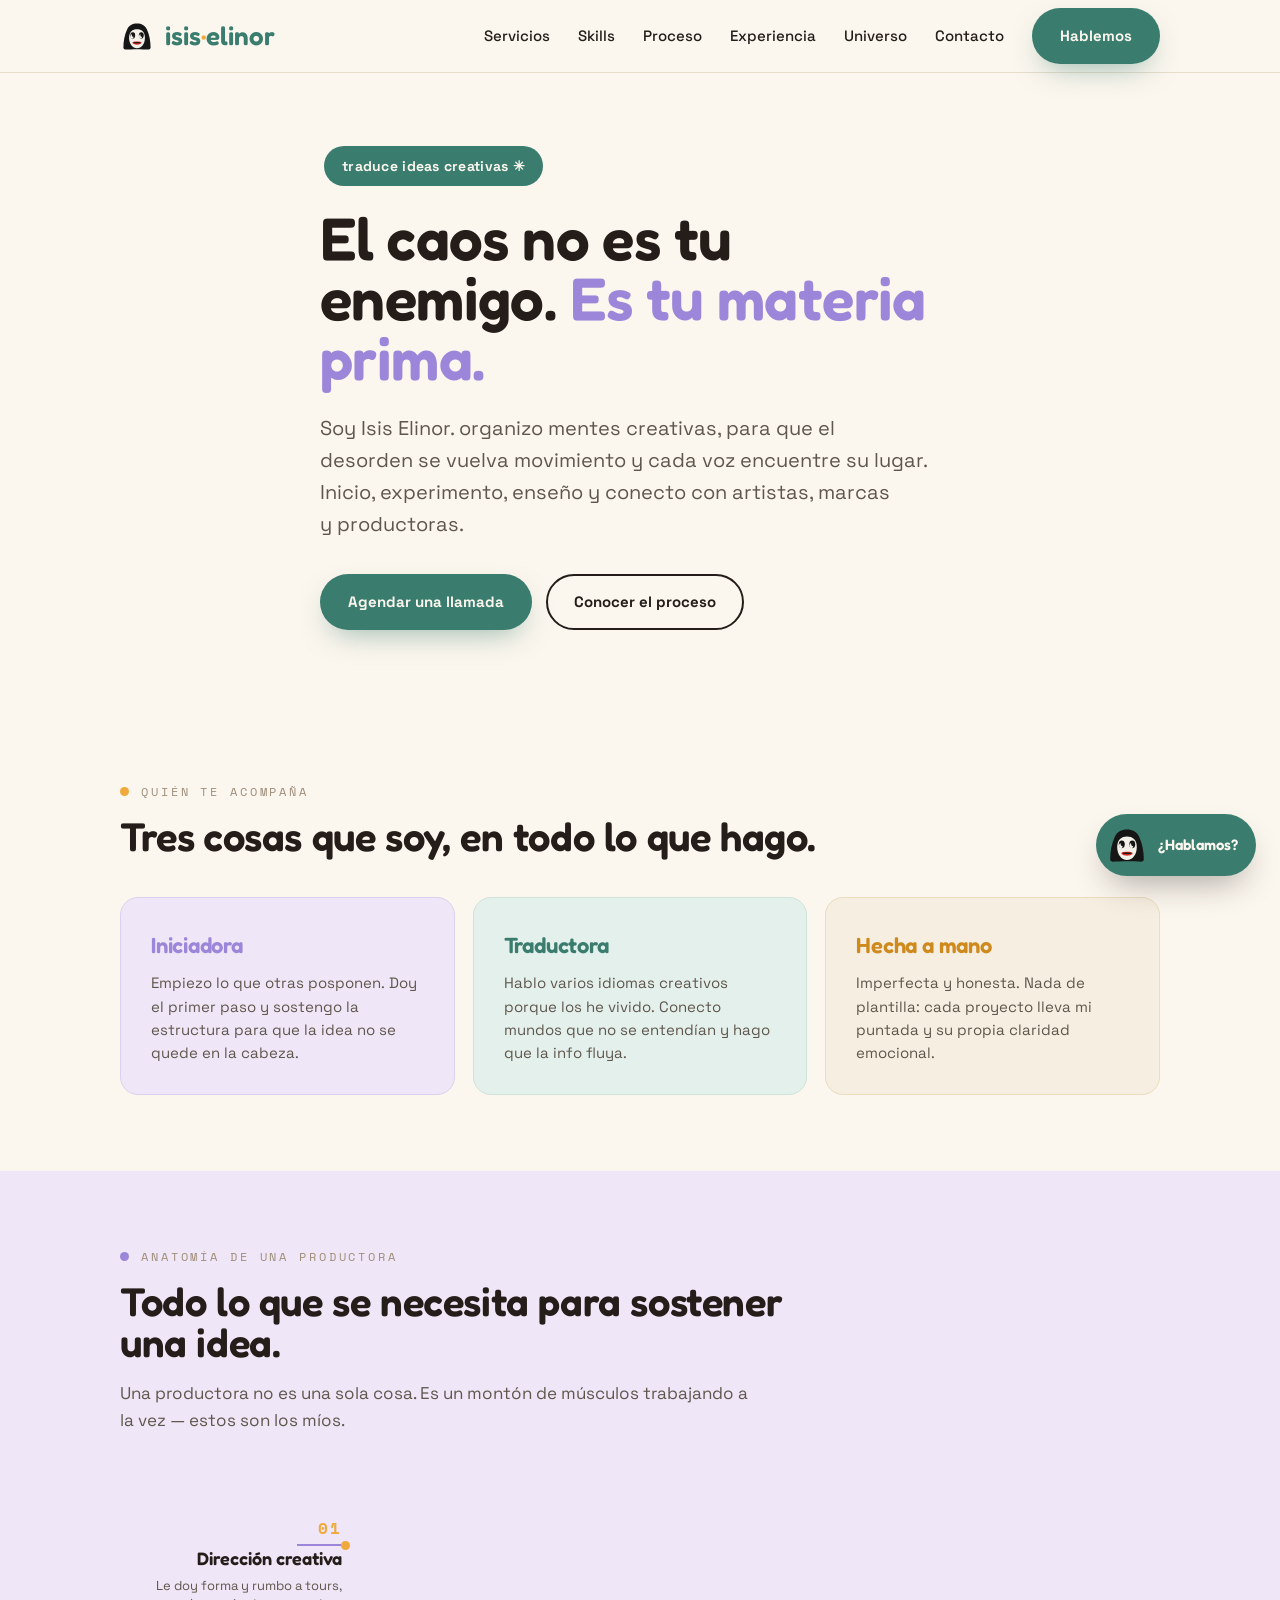
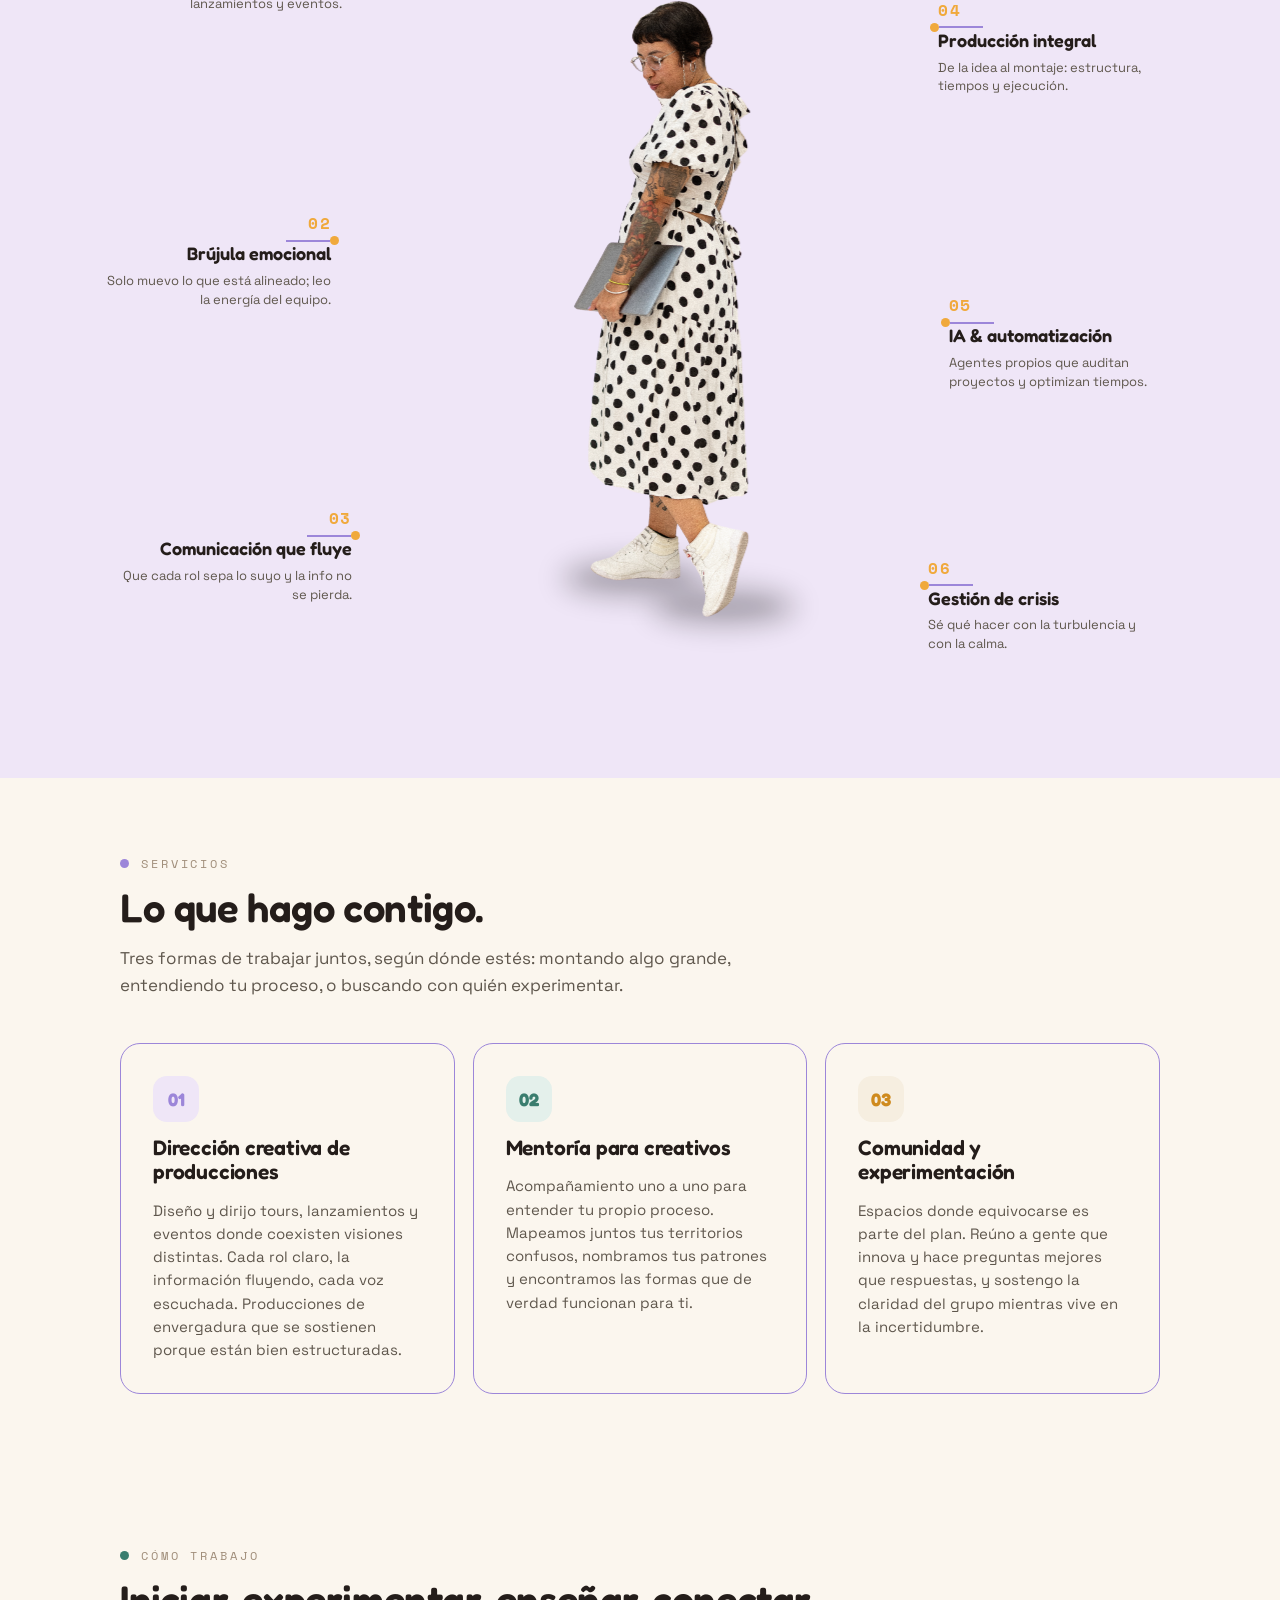
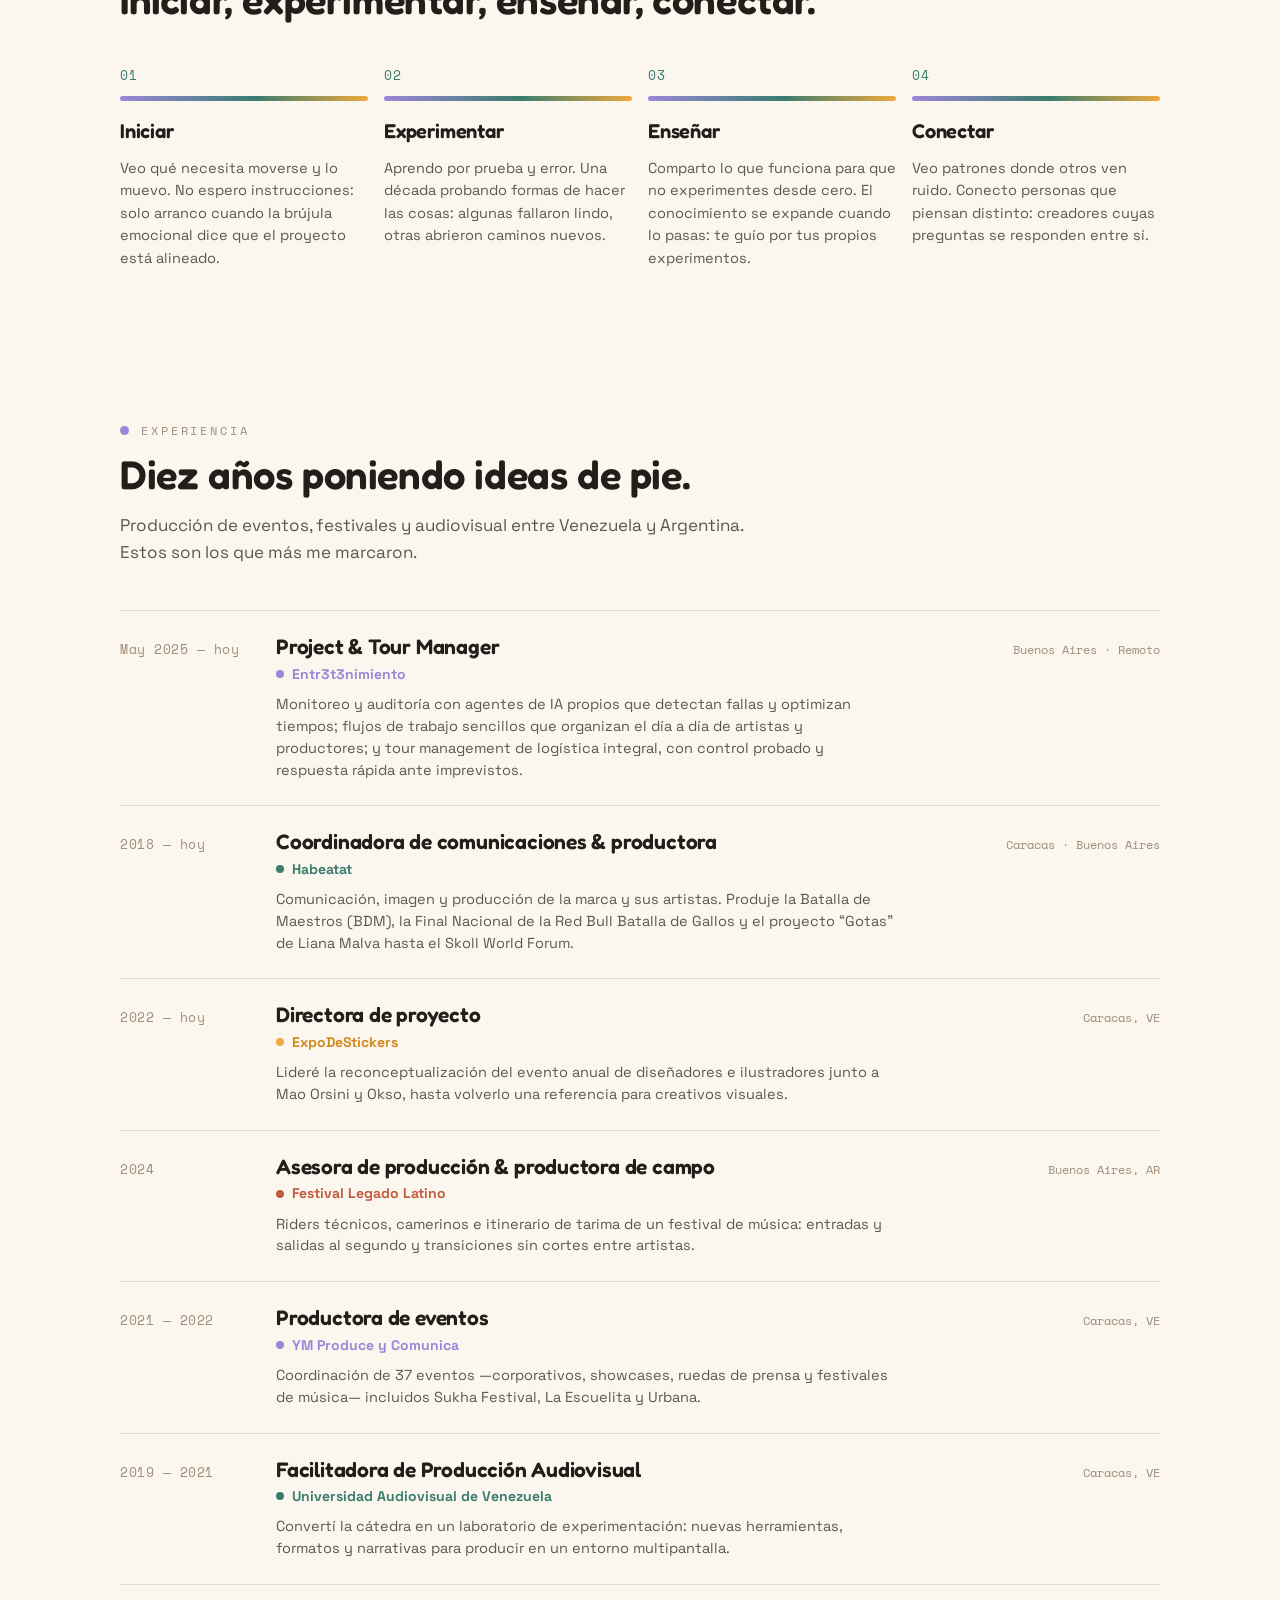
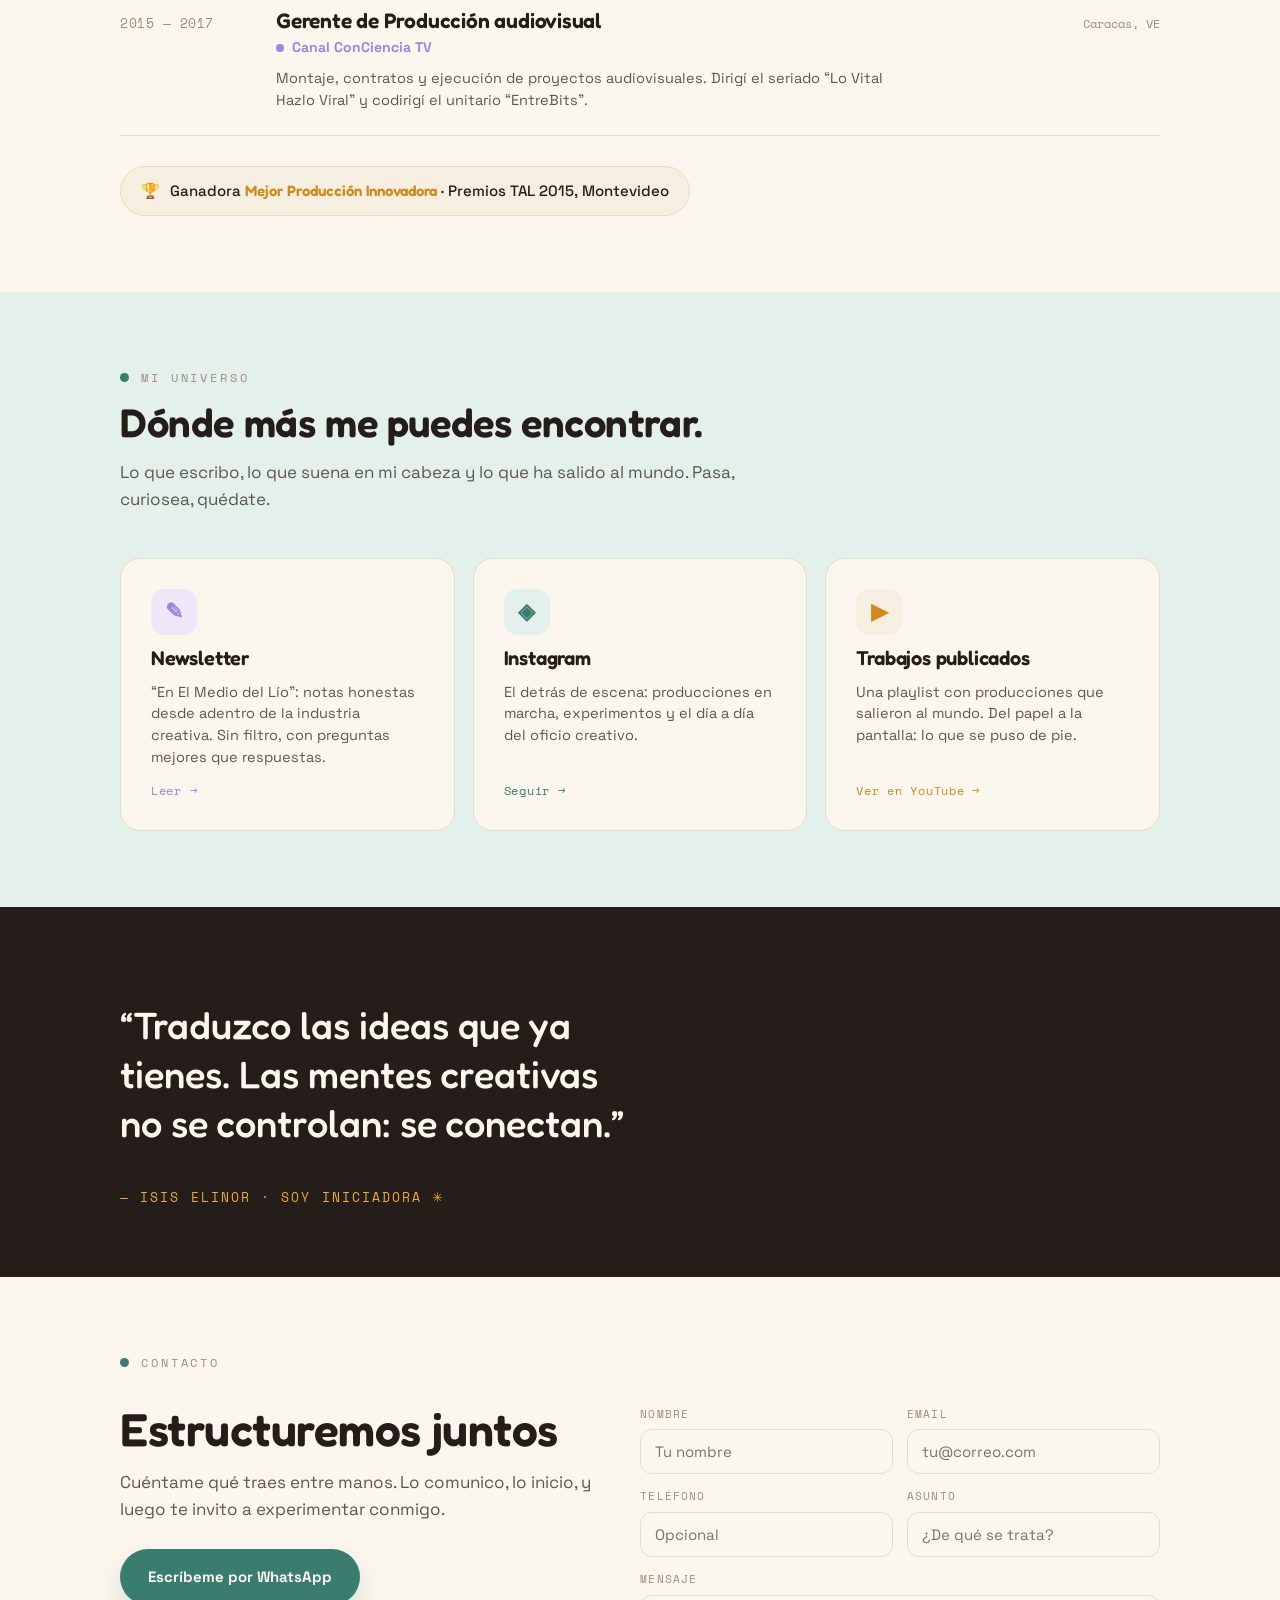
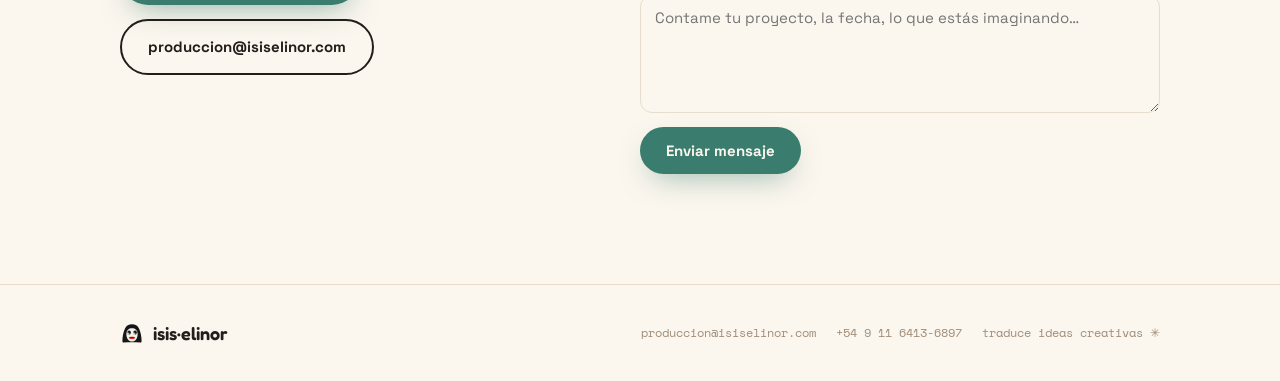
==== commit f7d975ac: "Add files via upload" ====
--- a/index.html
+++ b/index.html
@@ -126,7 +126,7 @@
   }
   .anat-figura img { height: 100%; width: auto; display: block; }
   .pin { position: absolute; width: 232px; z-index: 2; }
-  .pin .pin-n { font-family: var(--mono); font-size: 12px; letter-spacing: 0.12em; color: var(--mango); }
+  .pin .pin-n { font-family: var(--mono); font-size: 16px; font-weight: 600; letter-spacing: 0.1em; color: var(--mango); }
   .pin .pin-t { display: block; font-family: var(--heading); font-weight: 600; font-size: 18px; color: var(--noche); margin-top: 2px; }
   .pin .pin-d { display: block; font-size: 13px; color: var(--tinta); line-height: 1.42; margin-top: 4px; }
   .pin.l { text-align: right; }
@@ -306,6 +306,15 @@
   .foot-inner .fbrand span { font-family: var(--heading); font-weight: 600; font-size: 18px; color: var(--noche); }
 </style>
 </head>
+
+<template id="__bundler_thumbnail" data-bg-color="#FBF6EE">
+  <svg viewBox="0 0 1200 800" xmlns="http://www.w3.org/2000/svg">
+    <rect width="1200" height="800" fill="#FBF6EE"/>
+    <text x="600" y="380" font-family="Georgia, serif" font-weight="600" font-size="150" fill="#241D1A" text-anchor="middle">isis<tspan fill="#F0A93C">·</tspan>elinor</text>
+    <text x="600" y="470" font-family="monospace" font-size="34" letter-spacing="6" fill="#9C86D9" text-anchor="middle">PRODUCTORA CREATIVA</text>
+  </svg>
+</template>
+
 <body>
 
 <header class="nav">
@@ -329,11 +338,10 @@
   <section class="hero">
     <div class="wrap hero-inner">
       <div class="hero-mark">
-        <span class="wordmark">isis<span class="dot">·</span>elinor</span>
       </div>
       <span class="pill">traduce ideas creativas ✳</span>
       <h1>El caos no es tu enemigo. <span class="g">Es tu materia prima.</span></h1>
-      <p class="lead">Soy Isis Elinor. Inicio, experimento, enseño y conecto: organizo mentes creativas —artistas, marcas y productoras— para que el desorden se vuelva movimiento y cada voz encuentre su lugar.</p>
+      <p class="lead">Soy Isis Elinor. organizo mentes creativas, para que el desorden se vuelva movimiento y cada voz encuentre su lugar. Inicio, experimento, enseño y conecto con artistas, marcas y productoras.</p>
       <div class="cta-row">
         <a class="btn btn-primary" href="https://wa.me/5491164136897" target="_blank" rel="noopener">Agendar una llamada</a>
         <a class="btn btn-ghost" href="#proceso">Conocer el proceso</a>
@@ -514,7 +522,7 @@
   <section class="block universo-wrap" id="universo">
     <div class="wrap">
       <div class="kicker-row k-rosa"><span class="dotmark"></span><span class="mono-label">Mi universo</span></div>
-      <h2 class="sec-title">Dónde más me vas a encontrar.</h2>
+      <h2 class="sec-title">Dónde más me puedes encontrar.</h2>
       <p class="sec-intro">Lo que escribo, lo que suena en mi cabeza y lo que ha salido al mundo. Pasa, curiosea, quédate.</p>
       <div class="uni-list">
         <a class="uni" href="https://substack.com/@isiselinor" target="_blank" rel="noopener">
@@ -551,7 +559,7 @@
       <div class="kicker-row k-rosa"><span class="dotmark"></span><span class="mono-label">Contacto</span></div>
       <div class="cont-grid">
         <div>
-          <h2>¿Empezamos a experimentar juntos?</h2>
+          <h2>Estructuremos juntos</h2>
           <p class="sec-intro">Cuéntame qué traes entre manos. Lo comunico, lo inicio, y luego te invito a experimentar conmigo.</p>
           <div class="cta-row" style="margin-top:26px; display:flex; flex-wrap:wrap; gap:14px;">
             <a class="btn btn-primary" href="https://wa.me/5491164136897" target="_blank" rel="noopener">Escríbeme por WhatsApp</a>
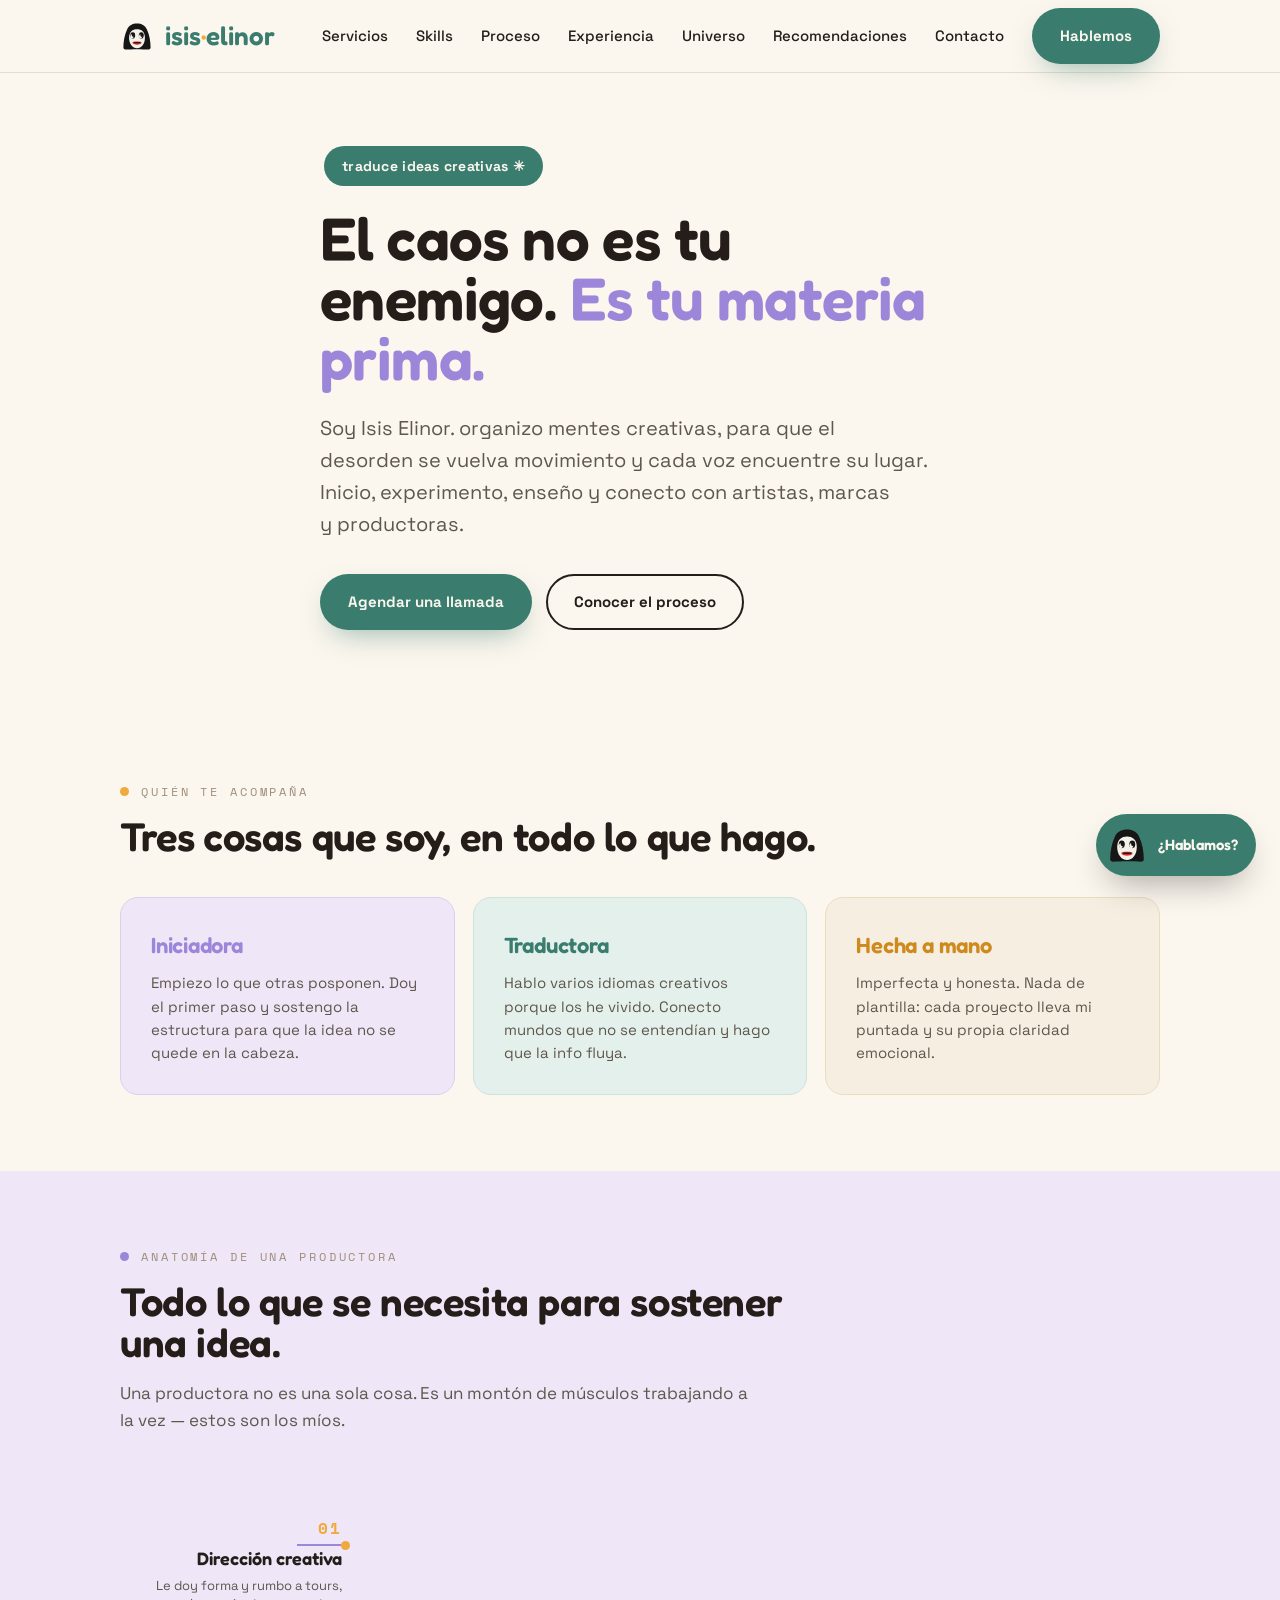
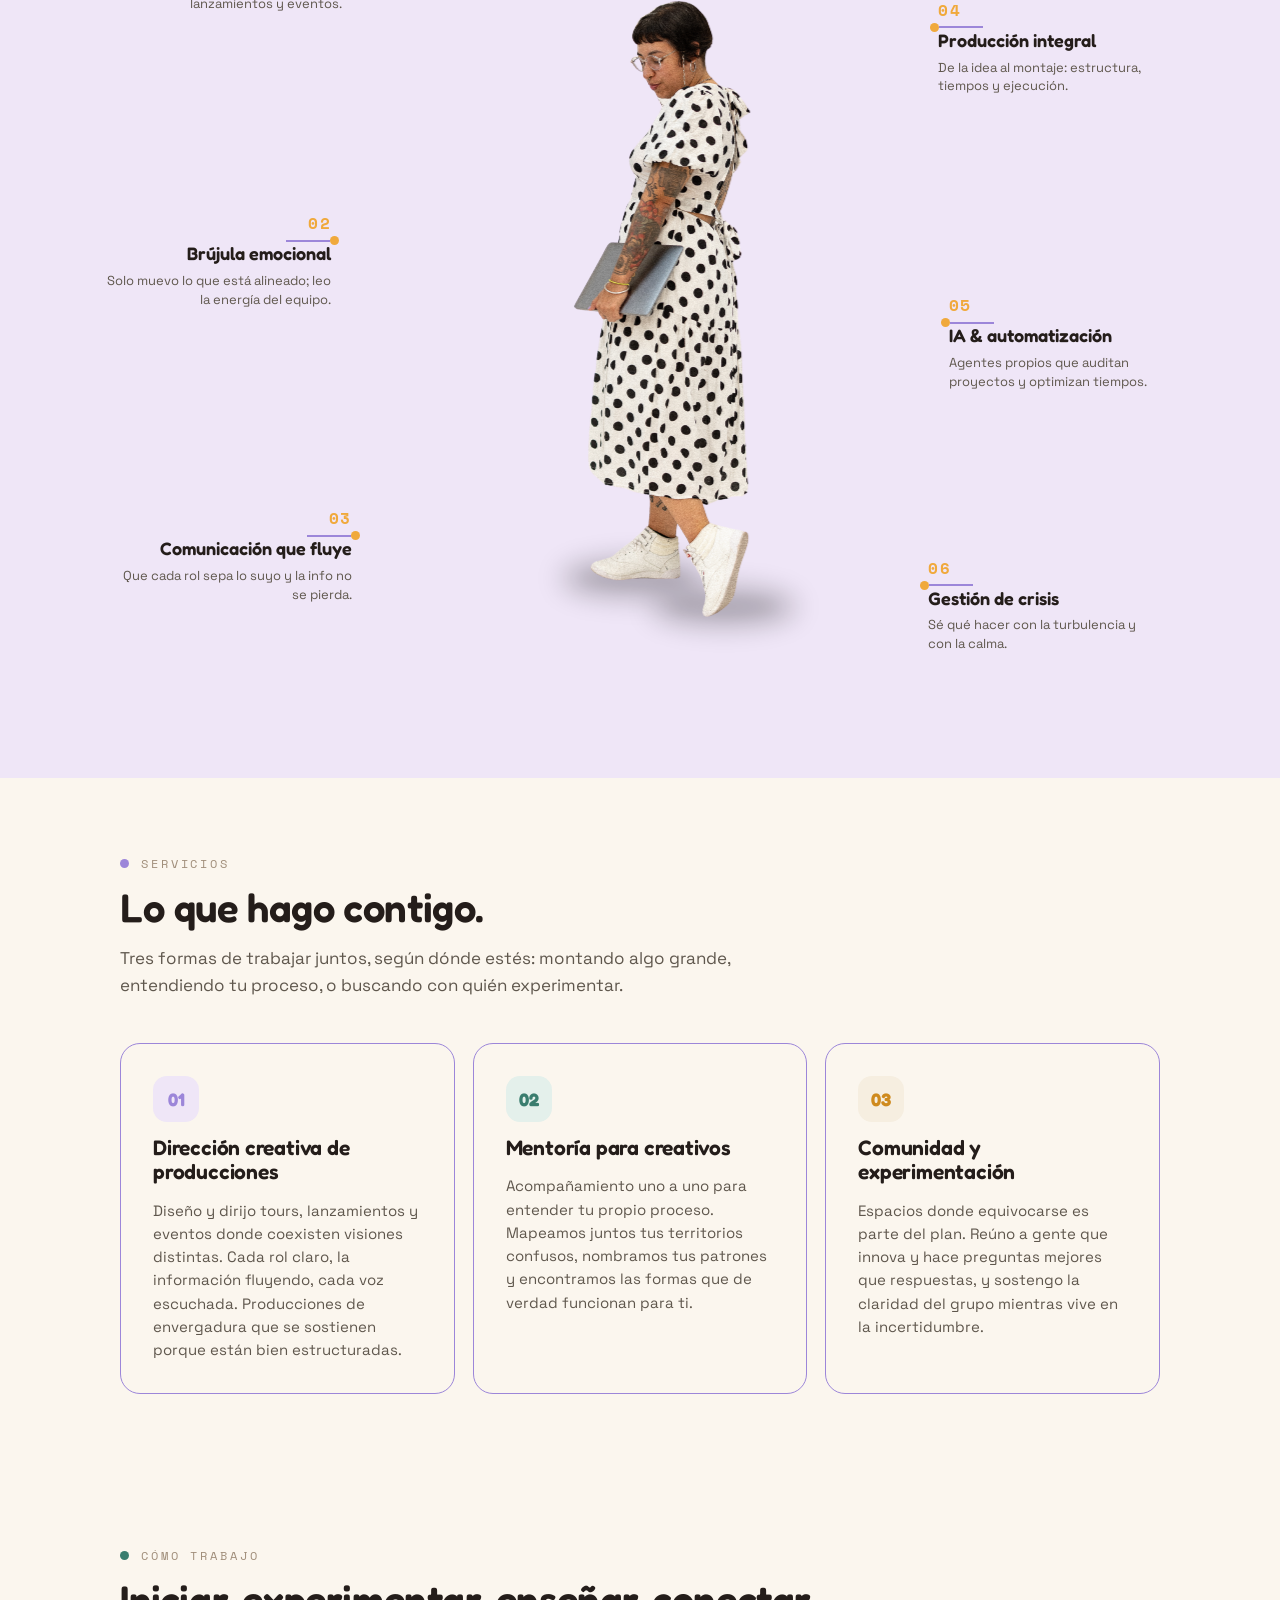
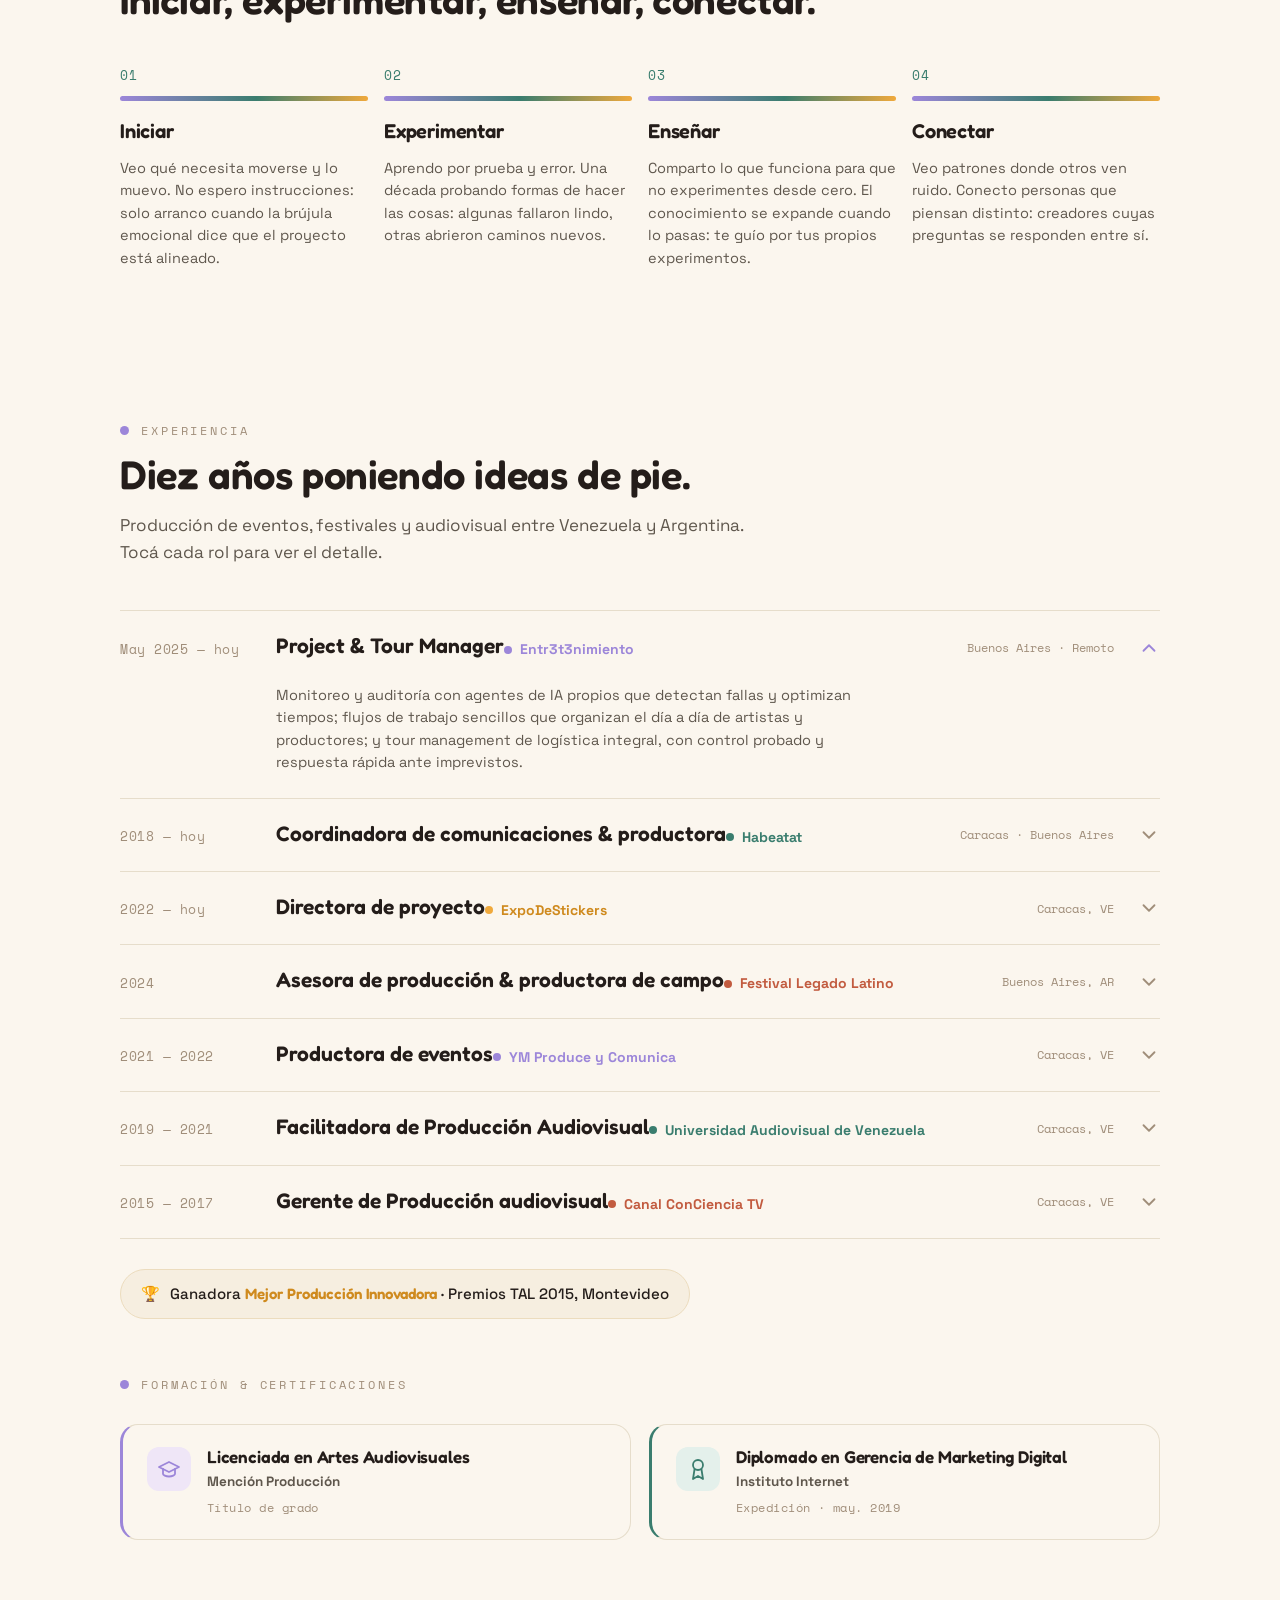
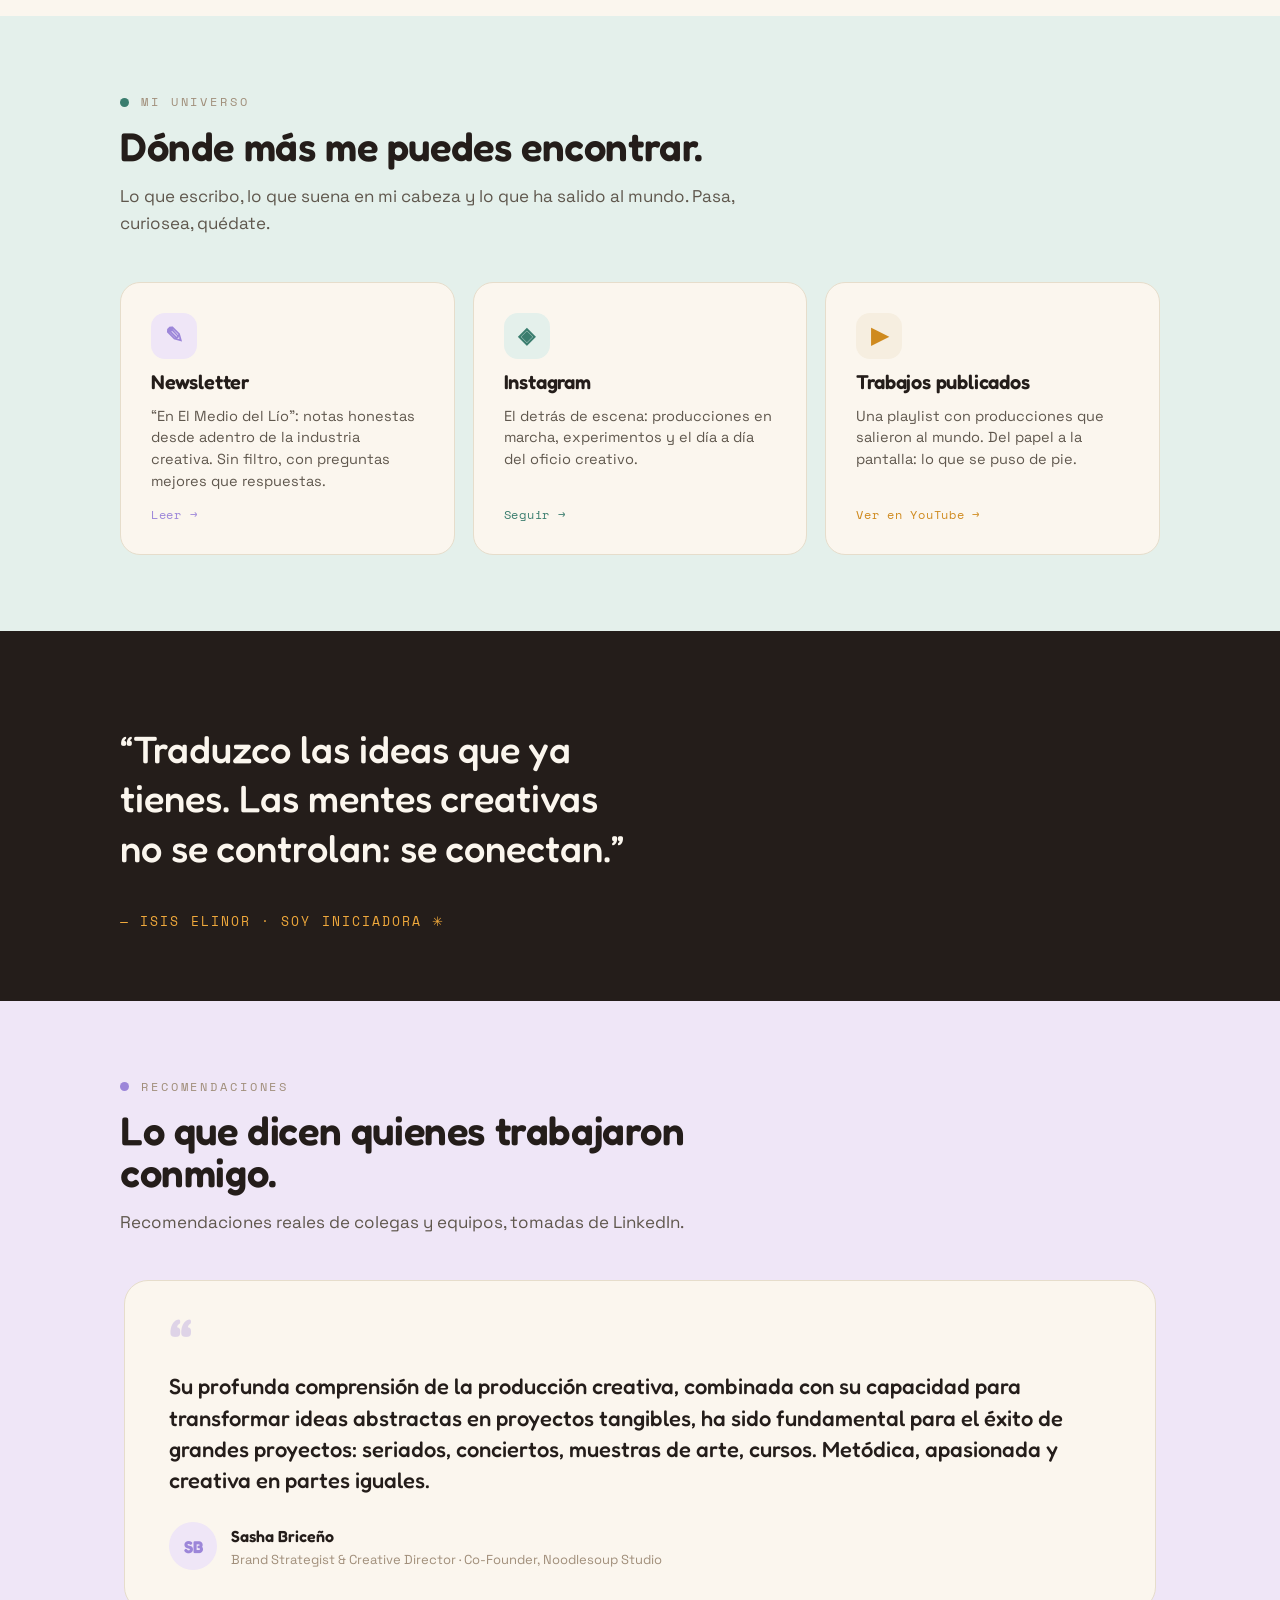
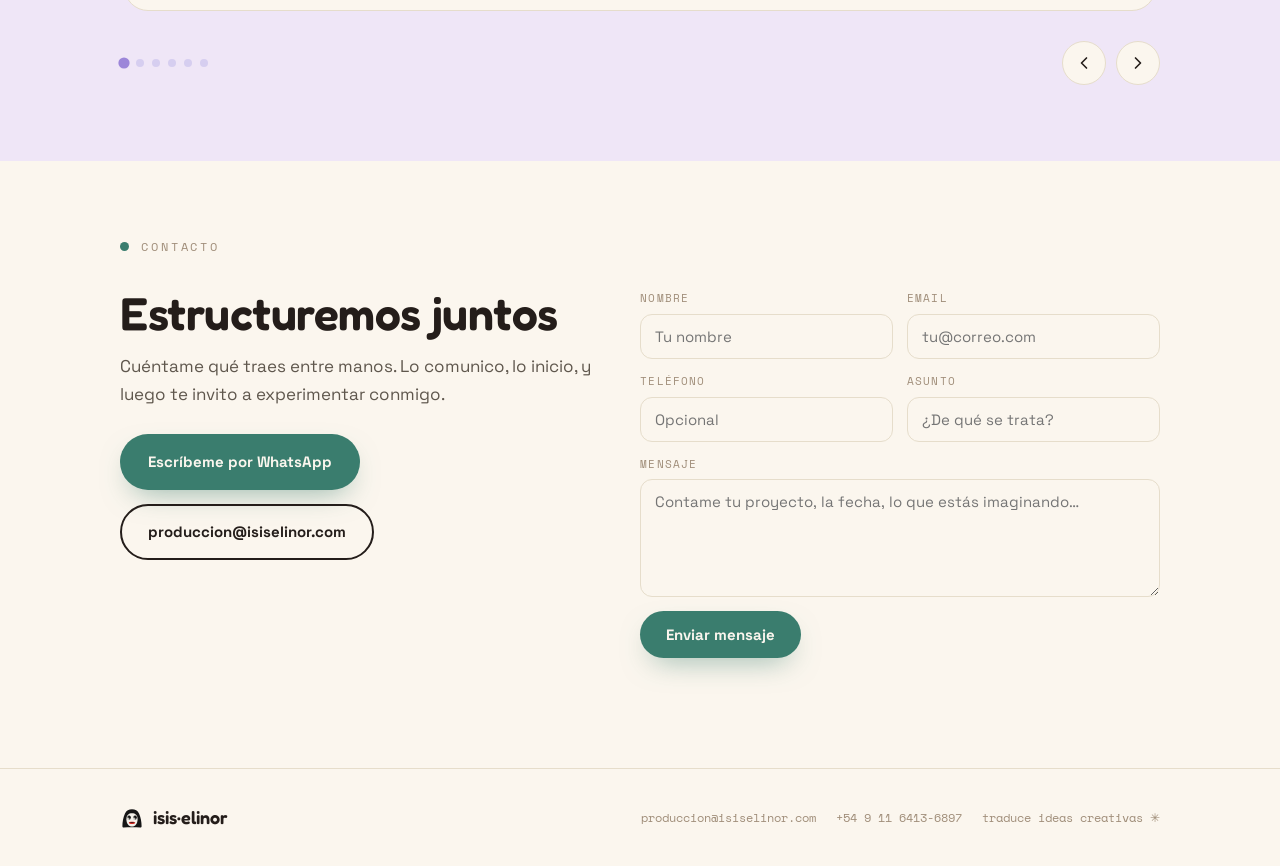
==== commit a164cac3: "Add files via upload" ====
--- a/index.html
+++ b/index.html
@@ -199,26 +199,90 @@
   .step h3 { font-size: 20px; margin-top: 4px; }
   .step p { margin: 0; font-size: 14.5px; color: var(--tinta); line-height: 1.55; }
 
-  /* experiencia */
+  /* experiencia — acordeón */
   .exp-list { margin-top: 44px; display: flex; flex-direction: column; }
-  .exp {
-    display: grid; grid-template-columns: 132px 1fr auto; gap: 24px; align-items: baseline;
-    padding: 24px 0; border-top: 1px solid var(--linea);
-  }
-  .exp:last-child { border-bottom: 1px solid var(--linea); }
+  details.exp { border-top: 1px solid var(--linea); }
+  details.exp:last-child { border-bottom: 1px solid var(--linea); }
+  .exp > summary {
+    list-style: none; cursor: pointer;
+    display: grid; grid-template-columns: 132px 1fr auto 22px; gap: 24px; align-items: baseline;
+    padding: 22px 0; transition: background .15s ease;
+  }
+  .exp > summary::-webkit-details-marker { display: none; }
+  .exp > summary:hover .s-title { color: var(--dotc, var(--lila)); }
   .exp .yr { font-family: var(--mono); font-size: 13px; color: var(--gris); letter-spacing: 0.04em; }
-  .exp .role { min-width: 0; }
-  .exp .role h3 { font-size: 21px; line-height: 1.12; }
-  .exp .role .org { display: inline-flex; align-items: center; gap: 8px; font-family: var(--body); font-weight: 700; font-size: 14px; margin-top: 4px; }
-  .exp .role .org::before { content: ""; width: 8px; height: 8px; border-radius: 50%; background: var(--dotc, var(--lila)); }
-  .exp .role p { margin: 8px 0 0; font-size: 14.5px; color: var(--tinta); line-height: 1.5; max-width: 620px; }
-  .exp .place { font-family: var(--mono); font-size: 12px; color: var(--gris); white-space: nowrap; }
-  .exp:nth-child(6n+1) { --dotc: var(--lila); } .exp:nth-child(6n+1) .org { color: var(--lila); }
-  .exp:nth-child(6n+2) { --dotc: var(--jade); } .exp:nth-child(6n+2) .org { color: var(--jade); }
-  .exp:nth-child(6n+3) { --dotc: var(--mango); } .exp:nth-child(6n+3) .org { color: #cf8a1e; }
-  .exp:nth-child(6n+4) { --dotc: var(--coral); } .exp:nth-child(6n+4) .org { color: var(--coral); }
-  .exp:nth-child(6n+5) { --dotc: var(--lila); } .exp:nth-child(6n+5) .org { color: var(--lila); }
-  .exp:nth-child(6n) { --dotc: var(--jade); } .exp:nth-child(6n) .org { color: var(--jade); }
+  .exp .s-mid { min-width: 0; }
+  .exp .s-title { font-family: var(--heading); font-weight: 600; font-size: 21px; line-height: 1.14; transition: color .15s ease; }
+  .exp .org { display: inline-flex; align-items: center; gap: 8px; font-family: var(--body); font-weight: 700; font-size: 14px; margin-top: 5px; }
+  .exp .org::before { content: ""; width: 8px; height: 8px; border-radius: 50%; background: var(--dotc, var(--lila)); }
+  .exp .place { font-family: var(--mono); font-size: 12px; color: var(--gris); white-space: nowrap; align-self: center; }
+  .exp .caret { align-self: center; width: 22px; height: 22px; color: var(--gris); transition: transform .25s ease, color .15s ease; }
+  .exp[open] .caret { transform: rotate(180deg); color: var(--dotc, var(--lila)); }
+  .exp .exp-body { overflow: hidden; }
+  .exp .exp-body p { margin: 0 0 24px; padding-left: 156px; font-size: 14.5px; color: var(--tinta); line-height: 1.55; max-width: 760px; }
+  .exp[open] .exp-body { animation: expReveal .28s ease; }
+  @keyframes expReveal { from { opacity: 0; transform: translateY(-6px); } to { opacity: 1; transform: none; } }
+  .exp:nth-child(7n+1) { --dotc: var(--lila); } .exp:nth-child(7n+1) .org { color: var(--lila); }
+  .exp:nth-child(7n+2) { --dotc: var(--jade); } .exp:nth-child(7n+2) .org { color: var(--jade); }
+  .exp:nth-child(7n+3) { --dotc: var(--mango); } .exp:nth-child(7n+3) .org { color: #cf8a1e; }
+  .exp:nth-child(7n+4) { --dotc: var(--coral); } .exp:nth-child(7n+4) .org { color: var(--coral); }
+  .exp:nth-child(7n+5) { --dotc: var(--lila); } .exp:nth-child(7n+5) .org { color: var(--lila); }
+  .exp:nth-child(7n+6) { --dotc: var(--jade); } .exp:nth-child(7n+6) .org { color: var(--jade); }
+  .exp:nth-child(7n) { --dotc: var(--coral); } .exp:nth-child(7n) .org { color: var(--coral); }
+
+  /* formación & certificaciones */
+  .cert-grid { display: grid; grid-template-columns: repeat(2,1fr); gap: 18px; margin-top: 30px; }
+  @media (max-width: 720px) { .cert-grid { grid-template-columns: 1fr; } }
+  .cert {
+    display: flex; gap: 16px; align-items: flex-start;
+    background: var(--luz); border: 1px solid var(--linea); border-radius: 18px; padding: 22px 24px;
+    transition: transform .18s ease, border-color .18s ease, box-shadow .18s ease;
+  }
+  .cert:hover { transform: translateY(-3px); box-shadow: 0 26px 54px -40px rgba(36,29,26,0.35); }
+  .cert:nth-child(1) { border-left: 3px solid var(--lila); } .cert:nth-child(1):hover { border-color: var(--lila); }
+  .cert:nth-child(2) { border-left: 3px solid var(--jade); } .cert:nth-child(2):hover { border-color: var(--jade); }
+  .cert .c-ico { flex: none; width: 44px; height: 44px; border-radius: 12px; display: flex; align-items: center; justify-content: center; }
+  .cert:nth-child(1) .c-ico { background: var(--tint-lila); color: var(--lila); }
+  .cert:nth-child(2) .c-ico { background: var(--tint-jade); color: var(--jade); }
+  .cert h3 { font-size: 17px; line-height: 1.2; color: var(--noche); }
+  .cert .c-org { font-family: var(--body); font-weight: 700; font-size: 13.5px; color: var(--tinta); margin-top: 4px; }
+  .cert .c-meta { font-family: var(--mono); font-size: 11.5px; letter-spacing: 0.04em; color: var(--gris); margin-top: 6px; }
+
+  /* testimonios — carrusel */
+  .testi-wrap { background: var(--tint-lila); }
+  .testi-stage { margin-top: 40px; position: relative; }
+  .testi-viewport { overflow: hidden; }
+  .testi-track { display: flex; transition: transform .45s cubic-bezier(.4,0,.2,1); }
+  .testi {
+    flex: 0 0 100%; box-sizing: border-box; padding: 4px;
+  }
+  .testi-card {
+    background: var(--luz); border: 1px solid var(--linea); border-radius: 24px; padding: 40px 44px;
+  }
+  @media (max-width: 640px) { .testi-card { padding: 30px 26px; } }
+  .testi-mark { font-family: var(--heading); font-weight: 600; font-size: 60px; line-height: .6; color: var(--lila); opacity: .3; }
+  .testi-q { font-family: var(--heading); font-weight: 500; font-size: 22px; line-height: 1.42; color: var(--noche); margin: 14px 0 26px; text-wrap: pretty; }
+  @media (max-width: 640px) { .testi-q { font-size: 18px; } }
+  .testi-who { display: flex; align-items: center; gap: 14px; }
+  .testi-av { flex: none; width: 48px; height: 48px; border-radius: 50%; display: flex; align-items: center; justify-content: center; font-family: var(--heading); font-weight: 700; font-size: 17px; }
+  .testi-n { font-family: var(--heading); font-weight: 600; font-size: 16px; color: var(--noche); }
+  .testi-r { font-size: 13px; color: var(--gris); line-height: 1.35; margin-top: 2px; }
+  .testi-ctrls { display: flex; align-items: center; justify-content: space-between; margin-top: 26px; }
+  .testi-dots { display: flex; gap: 8px; }
+  .testi-dots button { width: 8px; height: 8px; padding: 0; border: none; border-radius: 50%; background: #d6cef0; cursor: pointer; transition: background .2s ease, transform .2s ease; }
+  .testi-dots button[aria-current="true"] { background: var(--lila); transform: scale(1.4); }
+  .testi-arrows { display: flex; gap: 10px; }
+  .testi-arrows button {
+    width: 44px; height: 44px; border-radius: 50%; border: 1px solid var(--linea); background: var(--luz);
+    display: flex; align-items: center; justify-content: center; color: var(--noche); cursor: pointer;
+    transition: background .18s ease, color .18s ease, border-color .18s ease;
+  }
+  .testi-arrows button:hover { background: var(--lila); color: #fff; border-color: var(--lila); }
+  .testi-av.a1 { background: var(--tint-lila); color: var(--lila); }
+  .testi-av.a2 { background: var(--tint-jade); color: var(--jade); }
+  .testi-av.a3 { background: var(--tint-mango); color: #cf8a1e; }
+  .testi-av.a4 { background: #fbe0e0; color: var(--coral); }
+
   .award {
     display: inline-flex; align-items: center; gap: 10px; margin-top: 30px;
     background: var(--tint-mango); border: 1px solid #ecdcbe; color: var(--noche);
@@ -250,8 +314,11 @@
   .uni:nth-child(3) .uni-ico { background: var(--tint-mango); color: #cf8a1e; }
   .uni:nth-child(3):hover { border-color: var(--mango); } .uni:nth-child(3) .go { color: #cf8a1e; }
   @media (max-width: 720px) {
-    .exp { grid-template-columns: 1fr; gap: 6px; }
-    .exp .place { white-space: normal; }
+    .exp > summary { grid-template-columns: 1fr 22px; gap: 4px 12px; }
+    .exp .yr { grid-column: 1 / -1; order: -1; }
+    .exp .place { white-space: normal; grid-column: 1 / -1; }
+    .exp .caret { grid-column: 2; grid-row: 2; }
+    .exp .exp-body p { padding-left: 0; }
   }
 
   /* frase band */
@@ -328,6 +395,7 @@
     <a class="link" href="#proceso">Proceso</a>
     <a class="link" href="#experiencia">Experiencia</a>
     <a class="link" href="#universo">Universo</a>
+    <a class="link" href="#recomendaciones">Recomendaciones</a>
     <a class="link" href="#contacto">Contacto</a>
     <a class="btn btn-primary" href="https://wa.me/5491164136897" target="_blank" rel="noopener">Hablemos</a>
   </div>
@@ -449,73 +517,93 @@
     <div class="wrap">
       <div class="kicker-row"><span class="dotmark"></span><span class="mono-label">Experiencia</span></div>
       <h2 class="sec-title">Diez años poniendo ideas de pie.</h2>
-      <p class="sec-intro">Producción de eventos, festivales y audiovisual entre Venezuela y Argentina. Estos son los que más me marcaron.</p>
+      <p class="sec-intro">Producción de eventos, festivales y audiovisual entre Venezuela y Argentina. Tocá cada rol para ver el detalle.</p>
       <div class="exp-list">
-        <div class="exp">
-          <span class="yr">May 2025 — hoy</span>
-          <div class="role">
-            <h3>Project &amp; Tour Manager</h3>
-            <span class="org">Entr3t3nimiento</span>
-            <p>Monitoreo y auditoría con agentes de IA propios que detectan fallas y optimizan tiempos; flujos de trabajo sencillos que organizan el día a día de artistas y productores; y tour management de logística integral, con control probado y respuesta rápida ante imprevistos.</p>
+        <details class="exp" open>
+          <summary>
+            <span class="yr">May 2025 — hoy</span>
+            <span class="s-mid"><span class="s-title">Project &amp; Tour Manager</span><span class="org">Entr3t3nimiento</span></span>
+            <span class="place">Buenos Aires · Remoto</span>
+            <svg class="caret" viewBox="0 0 24 24" fill="none" stroke="currentColor" stroke-width="2" stroke-linecap="round" stroke-linejoin="round" aria-hidden="true"><polyline points="6 9 12 15 18 9"></polyline></svg>
+          </summary>
+          <div class="exp-body"><p>Monitoreo y auditoría con agentes de IA propios que detectan fallas y optimizan tiempos; flujos de trabajo sencillos que organizan el día a día de artistas y productores; y tour management de logística integral, con control probado y respuesta rápida ante imprevistos.</p></div>
+        </details>
+        <details class="exp">
+          <summary>
+            <span class="yr">2018 — hoy</span>
+            <span class="s-mid"><span class="s-title">Coordinadora de comunicaciones &amp; productora</span><span class="org">Habeatat</span></span>
+            <span class="place">Caracas · Buenos Aires</span>
+            <svg class="caret" viewBox="0 0 24 24" fill="none" stroke="currentColor" stroke-width="2" stroke-linecap="round" stroke-linejoin="round" aria-hidden="true"><polyline points="6 9 12 15 18 9"></polyline></svg>
+          </summary>
+          <div class="exp-body"><p>Comunicación, imagen y producción de la marca y sus artistas. Produje la Batalla de Maestros (BDM), la Final Nacional de la Red Bull Batalla de Gallos y el proyecto “Gotas” de Liana Malva hasta el Skoll World Forum.</p></div>
+        </details>
+        <details class="exp">
+          <summary>
+            <span class="yr">2022 — hoy</span>
+            <span class="s-mid"><span class="s-title">Directora de proyecto</span><span class="org">ExpoDeStickers</span></span>
+            <span class="place">Caracas, VE</span>
+            <svg class="caret" viewBox="0 0 24 24" fill="none" stroke="currentColor" stroke-width="2" stroke-linecap="round" stroke-linejoin="round" aria-hidden="true"><polyline points="6 9 12 15 18 9"></polyline></svg>
+          </summary>
+          <div class="exp-body"><p>Lideré la reconceptualización del evento anual de diseñadores e ilustradores junto a Mao Orsini y Okso, hasta volverlo una referencia para creativos visuales.</p></div>
+        </details>
+        <details class="exp">
+          <summary>
+            <span class="yr">2024</span>
+            <span class="s-mid"><span class="s-title">Asesora de producción &amp; productora de campo</span><span class="org">Festival Legado Latino</span></span>
+            <span class="place">Buenos Aires, AR</span>
+            <svg class="caret" viewBox="0 0 24 24" fill="none" stroke="currentColor" stroke-width="2" stroke-linecap="round" stroke-linejoin="round" aria-hidden="true"><polyline points="6 9 12 15 18 9"></polyline></svg>
+          </summary>
+          <div class="exp-body"><p>Riders técnicos, camerinos e itinerario de tarima de un festival de música: entradas y salidas al segundo y transiciones sin cortes entre artistas.</p></div>
+        </details>
+        <details class="exp">
+          <summary>
+            <span class="yr">2021 — 2022</span>
+            <span class="s-mid"><span class="s-title">Productora de eventos</span><span class="org">YM Produce y Comunica</span></span>
+            <span class="place">Caracas, VE</span>
+            <svg class="caret" viewBox="0 0 24 24" fill="none" stroke="currentColor" stroke-width="2" stroke-linecap="round" stroke-linejoin="round" aria-hidden="true"><polyline points="6 9 12 15 18 9"></polyline></svg>
+          </summary>
+          <div class="exp-body"><p>Coordinación de 37 eventos —corporativos, showcases, ruedas de prensa y festivales de música— incluidos Sukha Festival, La Escuelita y Urbana.</p></div>
+        </details>
+        <details class="exp">
+          <summary>
+            <span class="yr">2019 — 2021</span>
+            <span class="s-mid"><span class="s-title">Facilitadora de Producción Audiovisual</span><span class="org">Universidad Audiovisual de Venezuela</span></span>
+            <span class="place">Caracas, VE</span>
+            <svg class="caret" viewBox="0 0 24 24" fill="none" stroke="currentColor" stroke-width="2" stroke-linecap="round" stroke-linejoin="round" aria-hidden="true"><polyline points="6 9 12 15 18 9"></polyline></svg>
+          </summary>
+          <div class="exp-body"><p>Convertí la cátedra en un laboratorio de experimentación: nuevas herramientas, formatos y narrativas para producir en un entorno multipantalla.</p></div>
+        </details>
+        <details class="exp">
+          <summary>
+            <span class="yr">2015 — 2017</span>
+            <span class="s-mid"><span class="s-title">Gerente de Producción audiovisual</span><span class="org">Canal ConCiencia TV</span></span>
+            <span class="place">Caracas, VE</span>
+            <svg class="caret" viewBox="0 0 24 24" fill="none" stroke="currentColor" stroke-width="2" stroke-linecap="round" stroke-linejoin="round" aria-hidden="true"><polyline points="6 9 12 15 18 9"></polyline></svg>
+          </summary>
+          <div class="exp-body"><p>Montaje, contratos y ejecución de proyectos audiovisuales. Dirigí el seriado “Lo Vital Hazlo Viral” y codirigí el unitario “EntreBits”.</p></div>
+        </details>
+      </div>
+      <span class="award">🏆 <span>Ganadora <strong>Mejor Producción Innovadora</strong> · Premios TAL 2015, Montevideo</span></span>
+
+      <div class="kicker-row" style="margin-top:56px;"><span class="dotmark"></span><span class="mono-label">Formación &amp; certificaciones</span></div>
+      <div class="cert-grid">
+        <div class="cert">
+          <span class="c-ico"><svg viewBox="0 0 24 24" width="24" height="24" fill="none" stroke="currentColor" stroke-width="1.8" stroke-linecap="round" stroke-linejoin="round" aria-hidden="true"><path d="M22 10 12 5 2 10l10 5 10-5Z"></path><path d="M6 12v5c0 1 2.7 2.5 6 2.5s6-1.5 6-2.5v-5"></path></svg></span>
+          <div>
+            <h3>Licenciada en Artes Audiovisuales</h3>
+            <div class="c-org">Mención Producción</div>
+            <div class="c-meta">Título de grado</div>
           </div>
-          <span class="place">Buenos Aires · Remoto</span>
-        </div>
-        <div class="exp">
-          <span class="yr">2018 — hoy</span>
-          <div class="role">
-            <h3>Coordinadora de comunicaciones &amp; productora</h3>
-            <span class="org">Habeatat</span>
-            <p>Comunicación, imagen y producción de la marca y sus artistas. Produje la Batalla de Maestros (BDM), la Final Nacional de la Red Bull Batalla de Gallos y el proyecto “Gotas” de Liana Malva hasta el Skoll World Forum.</p>
+        </div>
+        <div class="cert">
+          <span class="c-ico"><svg viewBox="0 0 24 24" width="24" height="24" fill="none" stroke="currentColor" stroke-width="1.8" stroke-linecap="round" stroke-linejoin="round" aria-hidden="true"><circle cx="12" cy="8" r="5"></circle><path d="M8.5 12.5 7 22l5-3 5 3-1.5-9.5"></path></svg></span>
+          <div>
+            <h3>Diplomado en Gerencia de Marketing Digital</h3>
+            <div class="c-org">Instituto Internet</div>
+            <div class="c-meta">Expedición · may. 2019</div>
           </div>
-          <span class="place">Caracas · Buenos Aires</span>
-        </div>
-        <div class="exp">
-          <span class="yr">2022 — hoy</span>
-          <div class="role">
-            <h3>Directora de proyecto</h3>
-            <span class="org">ExpoDeStickers</span>
-            <p>Lideré la reconceptualización del evento anual de diseñadores e ilustradores junto a Mao Orsini y Okso, hasta volverlo una referencia para creativos visuales.</p>
-          </div>
-          <span class="place">Caracas, VE</span>
-        </div>
-        <div class="exp">
-          <span class="yr">2024</span>
-          <div class="role">
-            <h3>Asesora de producción &amp; productora de campo</h3>
-            <span class="org">Festival Legado Latino</span>
-            <p>Riders técnicos, camerinos e itinerario de tarima de un festival de música: entradas y salidas al segundo y transiciones sin cortes entre artistas.</p>
-          </div>
-          <span class="place">Buenos Aires, AR</span>
-        </div>
-        <div class="exp">
-          <span class="yr">2021 — 2022</span>
-          <div class="role">
-            <h3>Productora de eventos</h3>
-            <span class="org">YM Produce y Comunica</span>
-            <p>Coordinación de 37 eventos —corporativos, showcases, ruedas de prensa y festivales de música— incluidos Sukha Festival, La Escuelita y Urbana.</p>
-          </div>
-          <span class="place">Caracas, VE</span>
-        </div>
-        <div class="exp">
-          <span class="yr">2019 — 2021</span>
-          <div class="role">
-            <h3>Facilitadora de Producción Audiovisual</h3>
-            <span class="org">Universidad Audiovisual de Venezuela</span>
-            <p>Convertí la cátedra en un laboratorio de experimentación: nuevas herramientas, formatos y narrativas para producir en un entorno multipantalla.</p>
-          </div>
-          <span class="place">Caracas, VE</span>
-        </div>
-        <div class="exp">
-          <span class="yr">2015 — 2017</span>
-          <div class="role">
-            <h3>Gerente de Producción audiovisual</h3>
-            <span class="org">Canal ConCiencia TV</span>
-            <p>Montaje, contratos y ejecución de proyectos audiovisuales. Dirigí el seriado “Lo Vital Hazlo Viral” y codirigí el unitario “EntreBits”.</p>
-          </div>
-          <span class="place">Caracas, VE</span>
-        </div>
-      </div>
-      <span class="award">🏆 <span>Ganadora <strong>Mejor Producción Innovadora</strong> · Premios TAL 2015, Montevideo</span></span>
+        </div>
+      </div>
     </div>
   </section>
 
@@ -554,6 +642,57 @@
     </div>
   </section>
 
+  <section class="block testi-wrap" id="recomendaciones">
+    <div class="wrap">
+      <div class="kicker-row"><span class="dotmark"></span><span class="mono-label">Recomendaciones</span></div>
+      <h2 class="sec-title">Lo que dicen quienes trabajaron conmigo.</h2>
+      <p class="sec-intro">Recomendaciones reales de colegas y equipos, tomadas de LinkedIn.</p>
+      <div class="testi-stage">
+        <div class="testi-viewport">
+          <div class="testi-track" id="testiTrack">
+            <div class="testi"><div class="testi-card">
+              <div class="testi-mark">“</div>
+              <p class="testi-q">Su profunda comprensión de la producción creativa, combinada con su capacidad para transformar ideas abstractas en proyectos tangibles, ha sido fundamental para el éxito de grandes proyectos: seriados, conciertos, muestras de arte, cursos. Metódica, apasionada y creativa en partes iguales.</p>
+              <div class="testi-who"><span class="testi-av a1">SB</span><div><div class="testi-n">Sasha Briceño</div><div class="testi-r">Brand Strategist &amp; Creative Director · Co-Founder, Noodlesoup Studio</div></div></div>
+            </div></div>
+            <div class="testi"><div class="testi-card">
+              <div class="testi-mark">“</div>
+              <p class="testi-q">Isis es creativa, organizada y detallista. No se le escapa nada y siempre está innovando e investigando sobre las últimas tendencias. Tenerla en tu proyecto garantiza un producto bien realizado y la felicidad del equipo.</p>
+              <div class="testi-who"><span class="testi-av a2">BG</span><div><div class="testi-n">Belzhaid Garantón</div><div class="testi-r">Comunicadora Visual · Community Manager · Editora de Video</div></div></div>
+            </div></div>
+            <div class="testi"><div class="testi-card">
+              <div class="testi-mark">“</div>
+              <p class="testi-q">Isis es excelente productora audiovisual, una persona creativa y responsable. Sus proyectos tienen un sello original. Recomendada 100%.</p>
+              <div class="testi-who"><span class="testi-av a3">DG</span><div><div class="testi-n">Daniela García</div><div class="testi-r">Lcda. en Periodismo y Dirección Audiovisual</div></div></div>
+            </div></div>
+            <div class="testi"><div class="testi-card">
+              <div class="testi-mark">“</div>
+              <p class="testi-q">Isis es una excelente productora y profesional, pero sobre todo, una estupenda persona. Responsable, dedicada y detallista: siempre un gran apoyo en cada equipo de trabajo.</p>
+              <div class="testi-who"><span class="testi-av a4">AC</span><div><div class="testi-n">Adriana Castro</div><div class="testi-r">Lead Edición Online en Pampa Films</div></div></div>
+            </div></div>
+            <div class="testi"><div class="testi-card">
+              <div class="testi-mark">“</div>
+              <p class="testi-q">Isis Elinor es sinónimo de organización, perseverancia y proactividad; una trabajadora incansable que puede alcanzar cualquier objetivo. Si quieres en tu equipo a alguien que impulse, organice y lidere, debes contratar a Isis Elinor.</p>
+              <div class="testi-who"><span class="testi-av a1">JP</span><div><div class="testi-n">Juan Pablo Díaz Silva</div><div class="testi-r">Sociólogo e Investigador</div></div></div>
+            </div></div>
+            <div class="testi"><div class="testi-card">
+              <div class="testi-mark">“</div>
+              <p class="testi-q">Productora conocedora del mundo audiovisual multipantalla y multiplataforma. Excelentes capacidades creativas y organizativas. Para ConCiencia TV fue clave en el contenido “Cerefritos”, ganador del premio internacional TAL a mejor formato.</p>
+              <div class="testi-who"><span class="testi-av a2">GC</span><div><div class="testi-n">Gustavo Castillo Mascareño</div><div class="testi-r">Estrategia comunicacional · Contenidos TV y multiplataforma</div></div></div>
+            </div></div>
+          </div>
+        </div>
+        <div class="testi-ctrls">
+          <div class="testi-dots" id="testiDots" role="tablist" aria-label="Elegir recomendación"></div>
+          <div class="testi-arrows">
+            <button type="button" id="testiPrev" aria-label="Anterior"><svg viewBox="0 0 24 24" width="20" height="20" fill="none" stroke="currentColor" stroke-width="2" stroke-linecap="round" stroke-linejoin="round"><polyline points="15 18 9 12 15 6"></polyline></svg></button>
+            <button type="button" id="testiNext" aria-label="Siguiente"><svg viewBox="0 0 24 24" width="20" height="20" fill="none" stroke="currentColor" stroke-width="2" stroke-linecap="round" stroke-linejoin="round"><polyline points="9 18 15 12 9 6"></polyline></svg></button>
+          </div>
+        </div>
+      </div>
+    </div>
+  </section>
+
   <section class="block contacto" id="contacto">
     <div class="wrap">
       <div class="kicker-row k-rosa"><span class="dotmark"></span><span class="mono-label">Contacto</span></div>
@@ -601,5 +740,33 @@
   </div>
 </footer>
 
+<script>
+(function(){
+  var track = document.getElementById('testiTrack');
+  if (!track) return;
+  var slides = track.children, total = slides.length, i = 0;
+  var dotsWrap = document.getElementById('testiDots');
+  for (var d = 0; d < total; d++) {
+    var b = document.createElement('button');
+    b.type = 'button'; b.setAttribute('role','tab');
+    b.setAttribute('aria-label','Recomendación ' + (d+1));
+    (function(n){ b.addEventListener('click', function(){ go(n); }); })(d);
+    dotsWrap.appendChild(b);
+  }
+  var dots = dotsWrap.children;
+  function render(){
+    track.style.transform = 'translateX(' + (-i * 100) + '%)';
+    for (var k = 0; k < total; k++) dots[k].setAttribute('aria-current', k === i ? 'true' : 'false');
+  }
+  function go(n){ i = (n + total) % total; render(); }
+  document.getElementById('testiPrev').addEventListener('click', function(){ go(i-1); stop(); });
+  document.getElementById('testiNext').addEventListener('click', function(){ go(i+1); stop(); });
+  var timer = setInterval(function(){ go(i+1); }, 6500);
+  function stop(){ clearInterval(timer); }
+  track.closest('.testi-stage').addEventListener('mouseenter', stop);
+  render();
+})();
+</script>
+
 </body>
 </html>
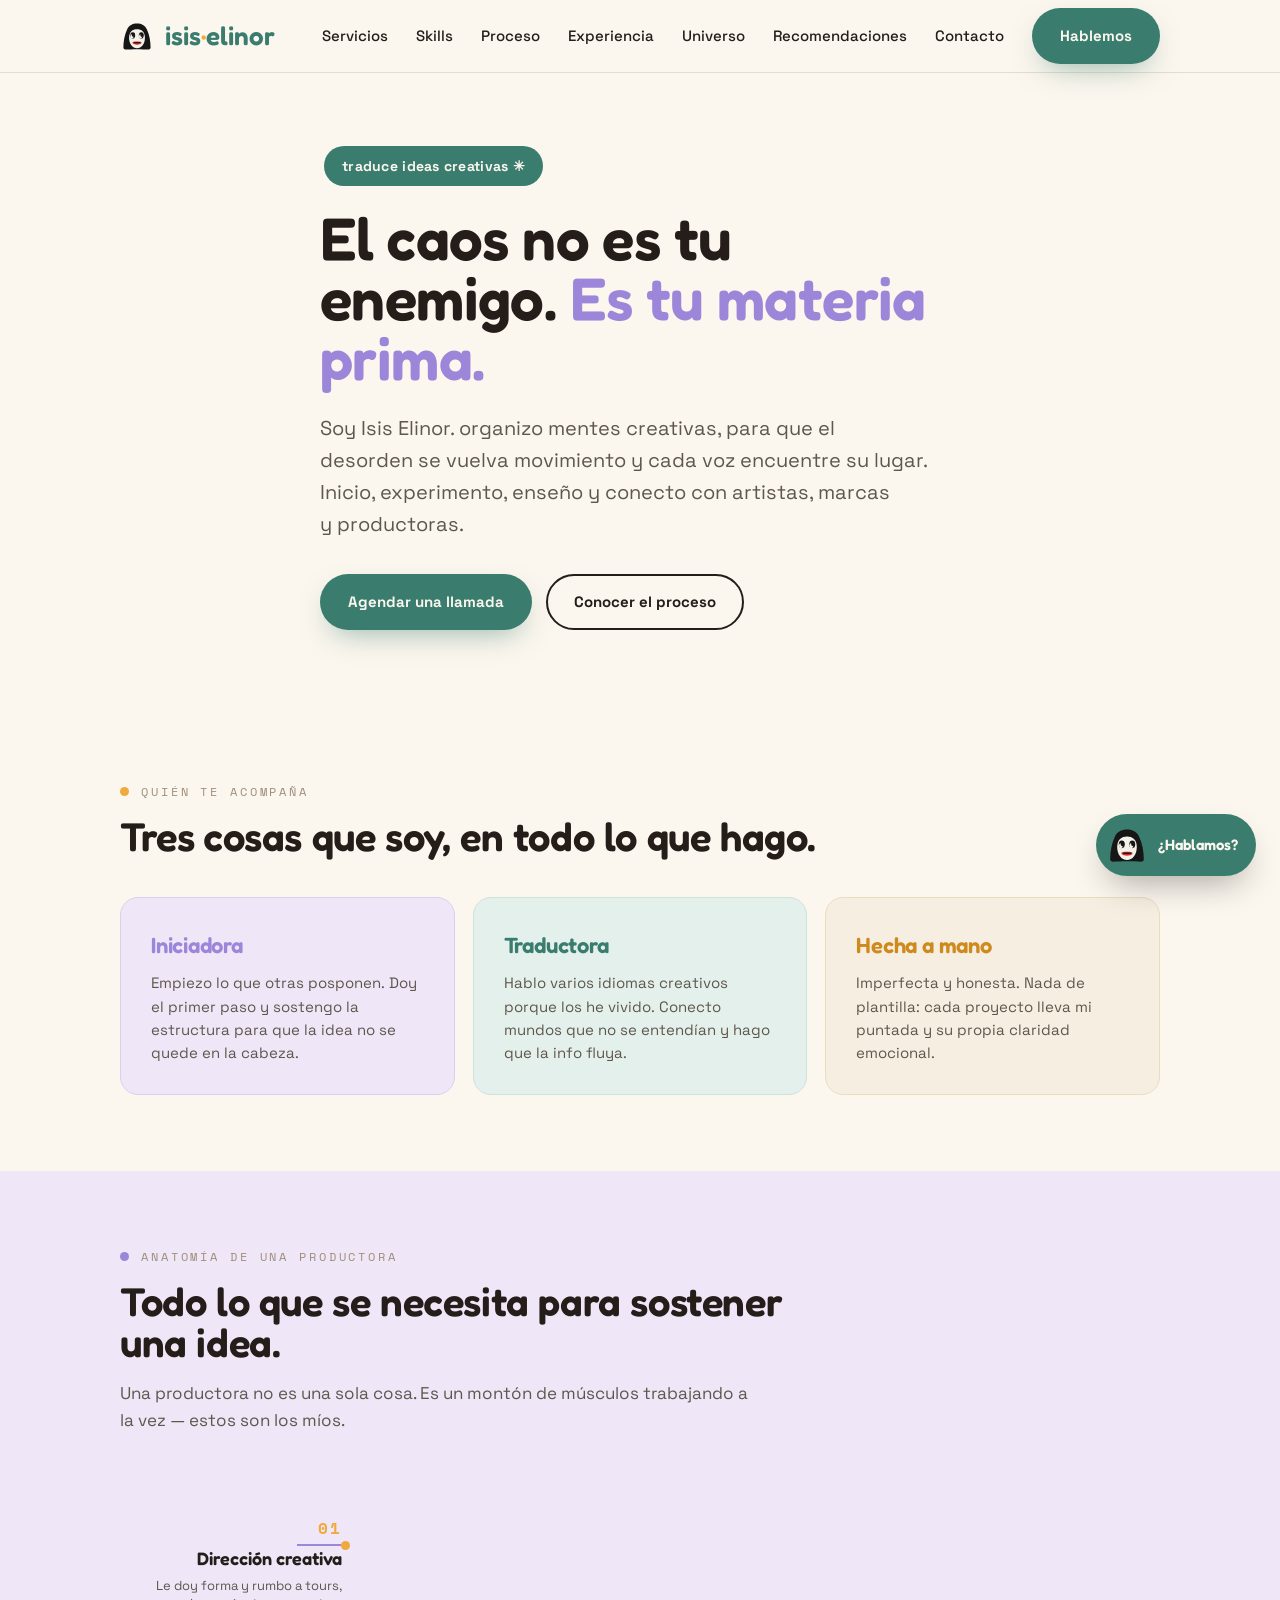
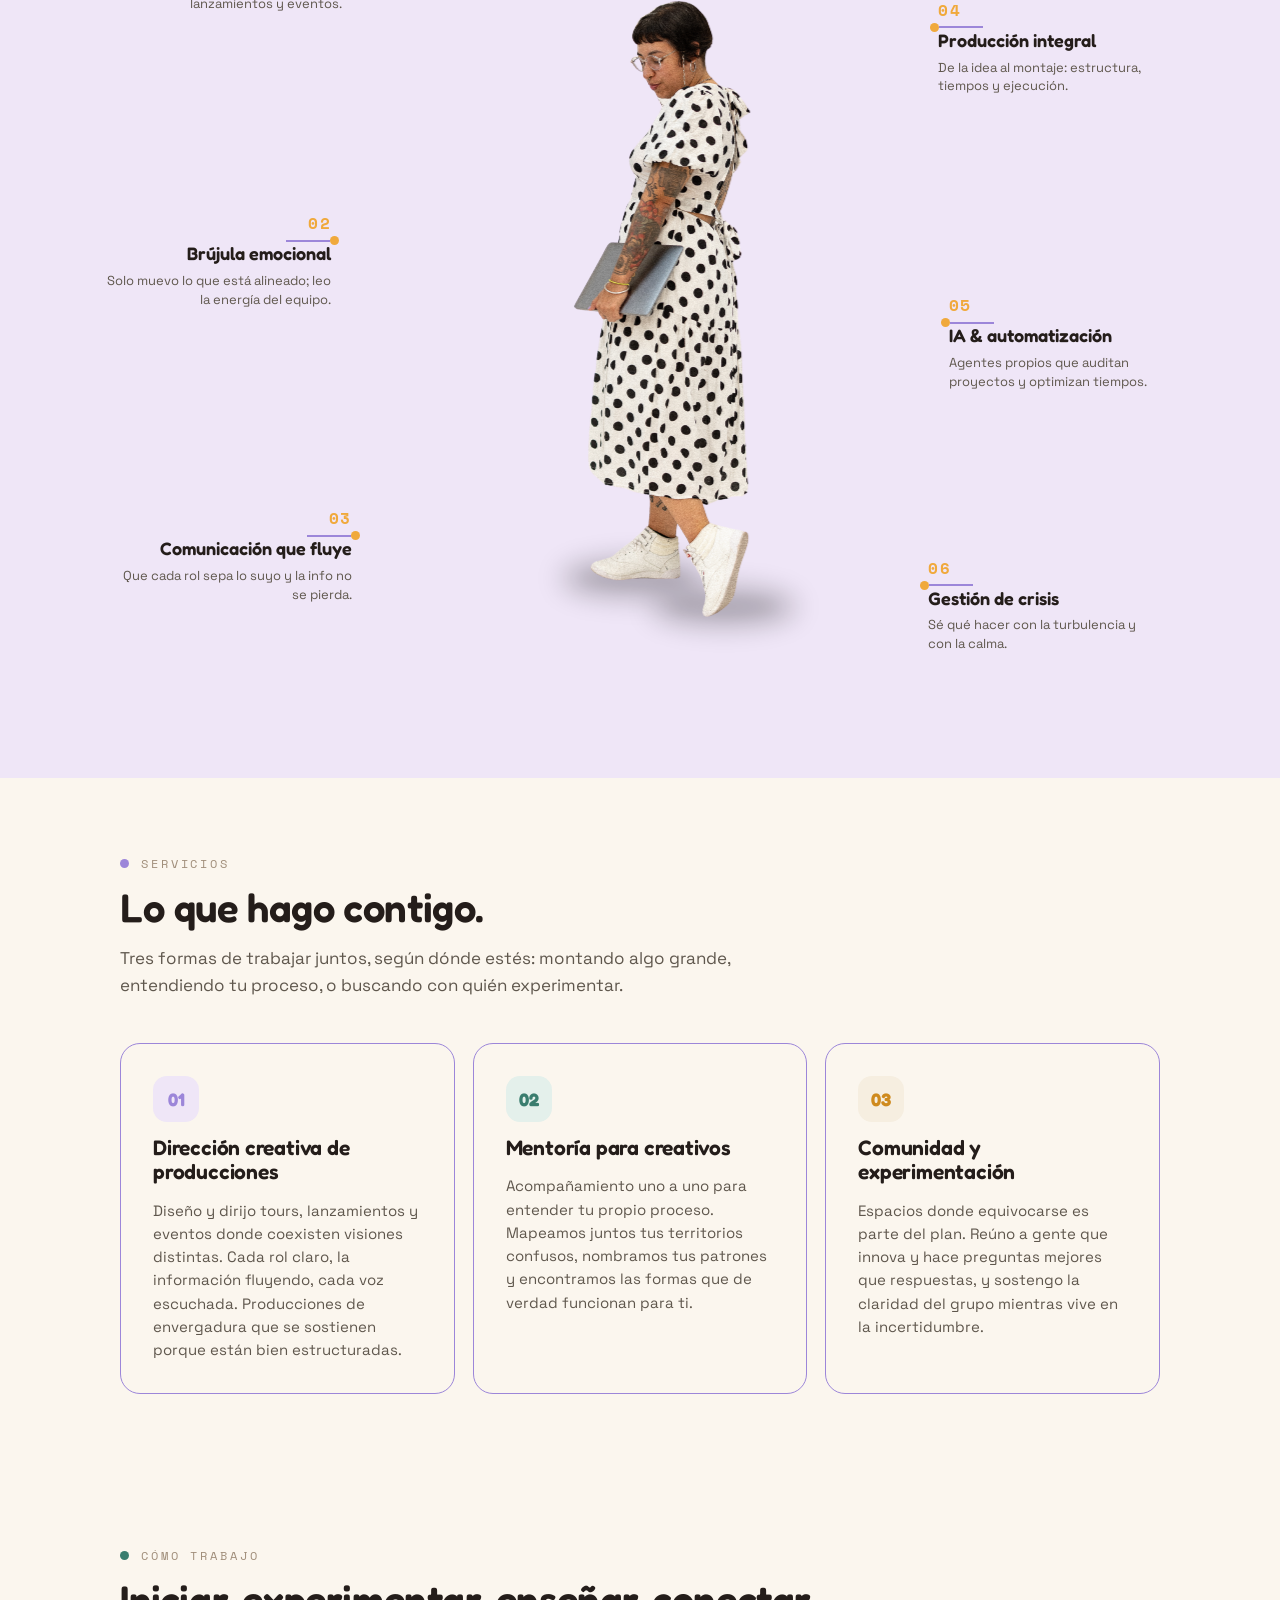
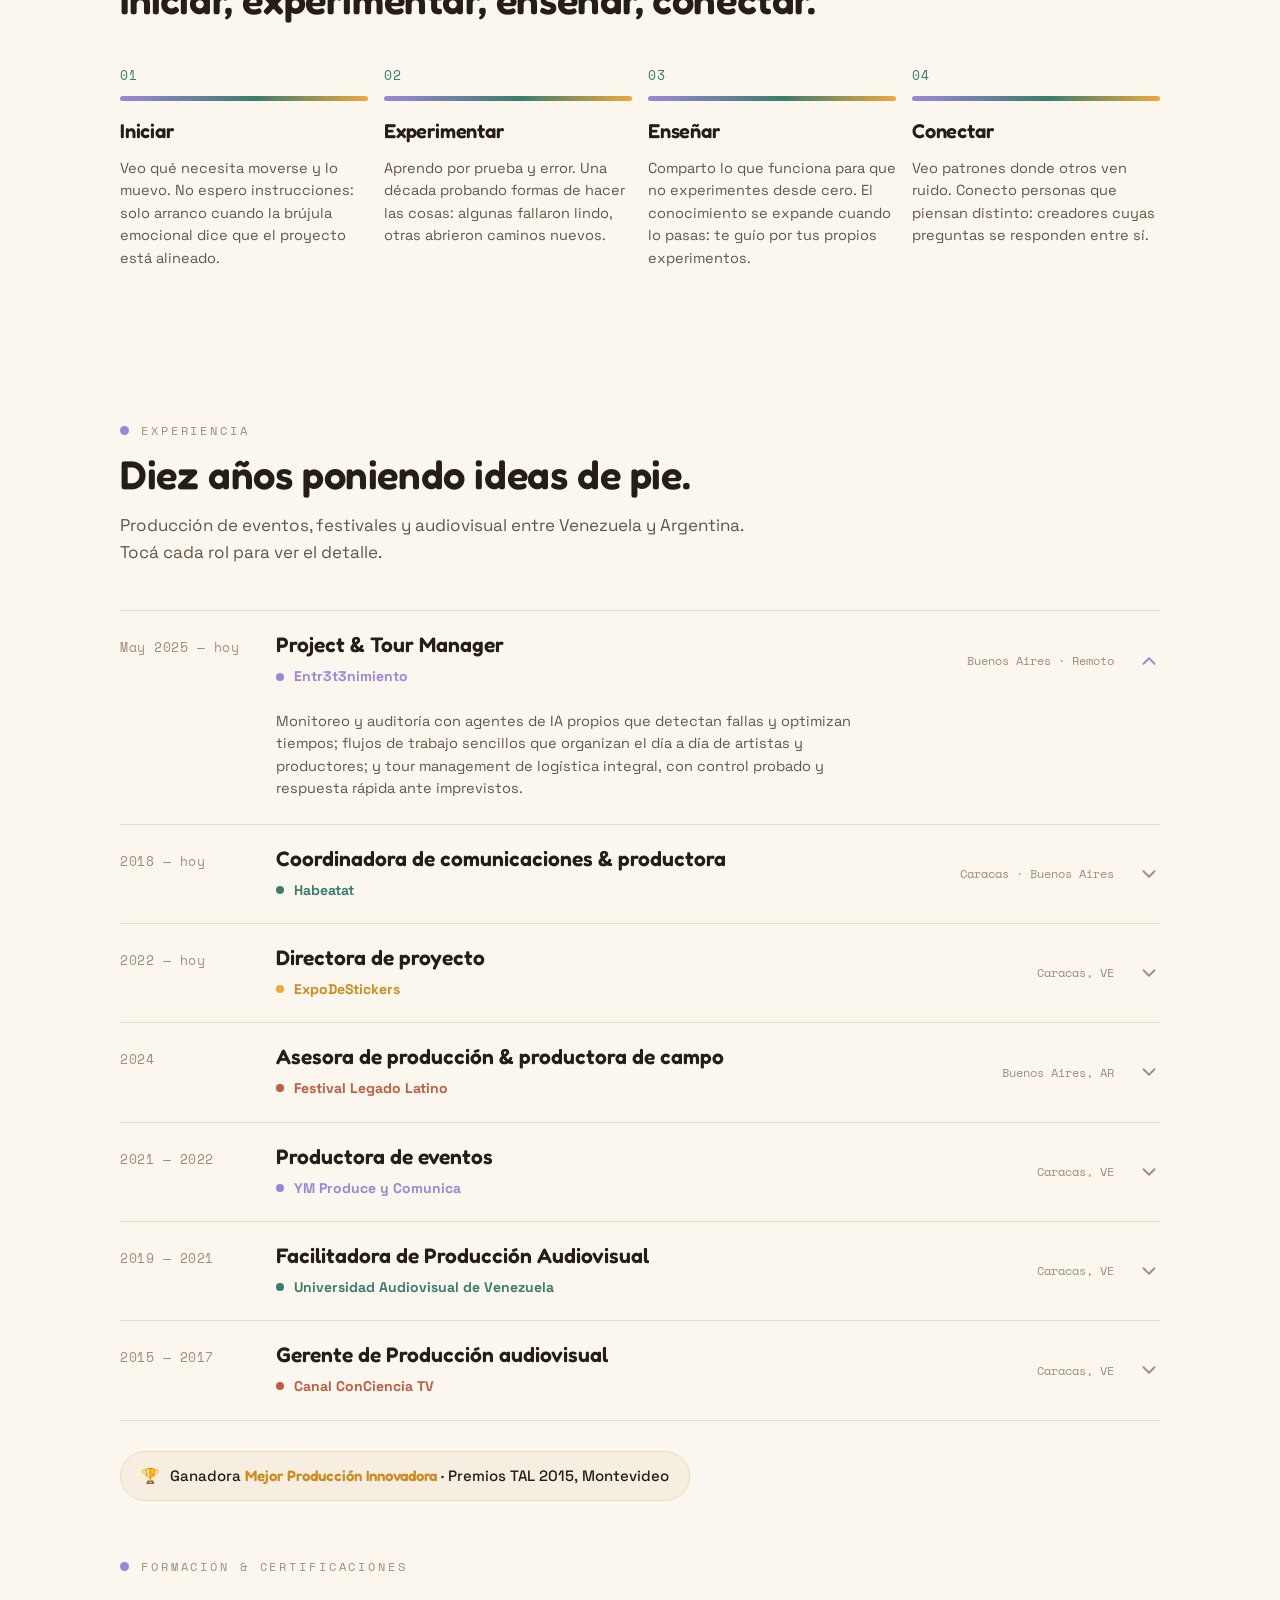
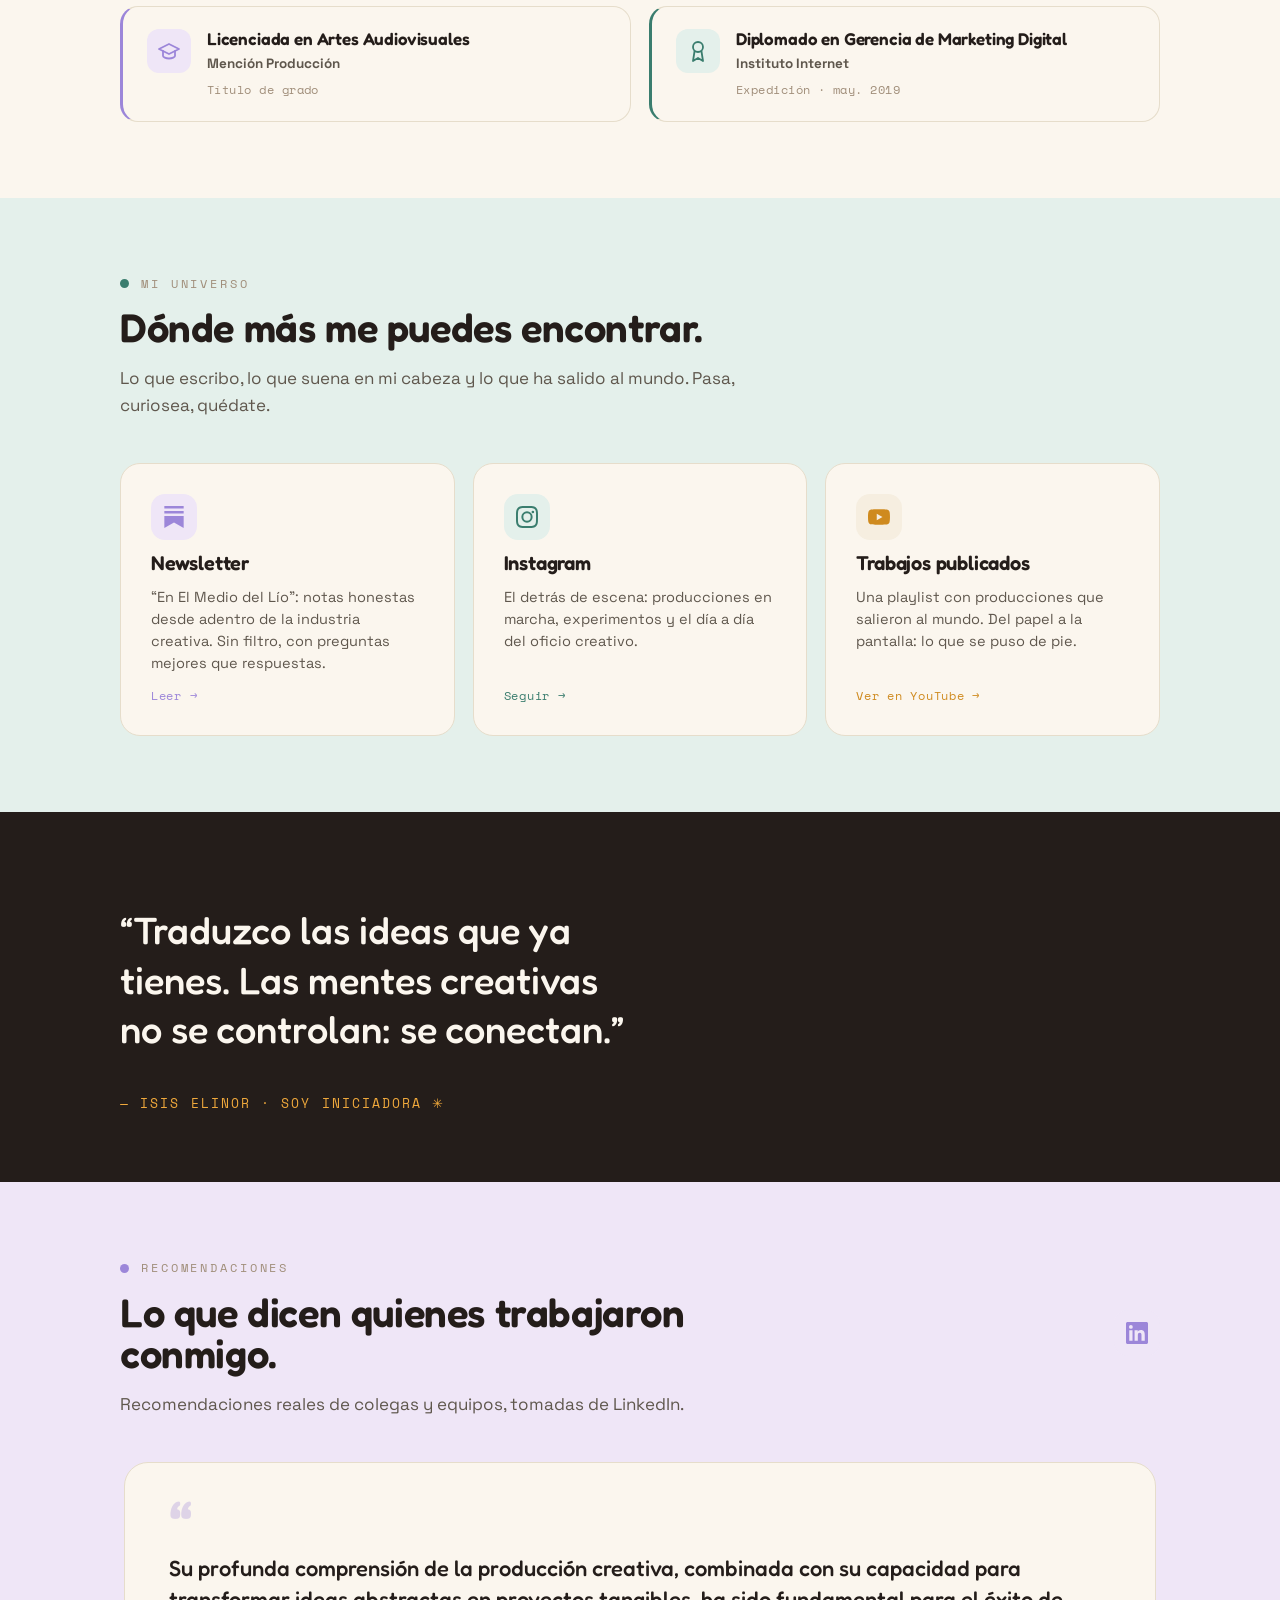
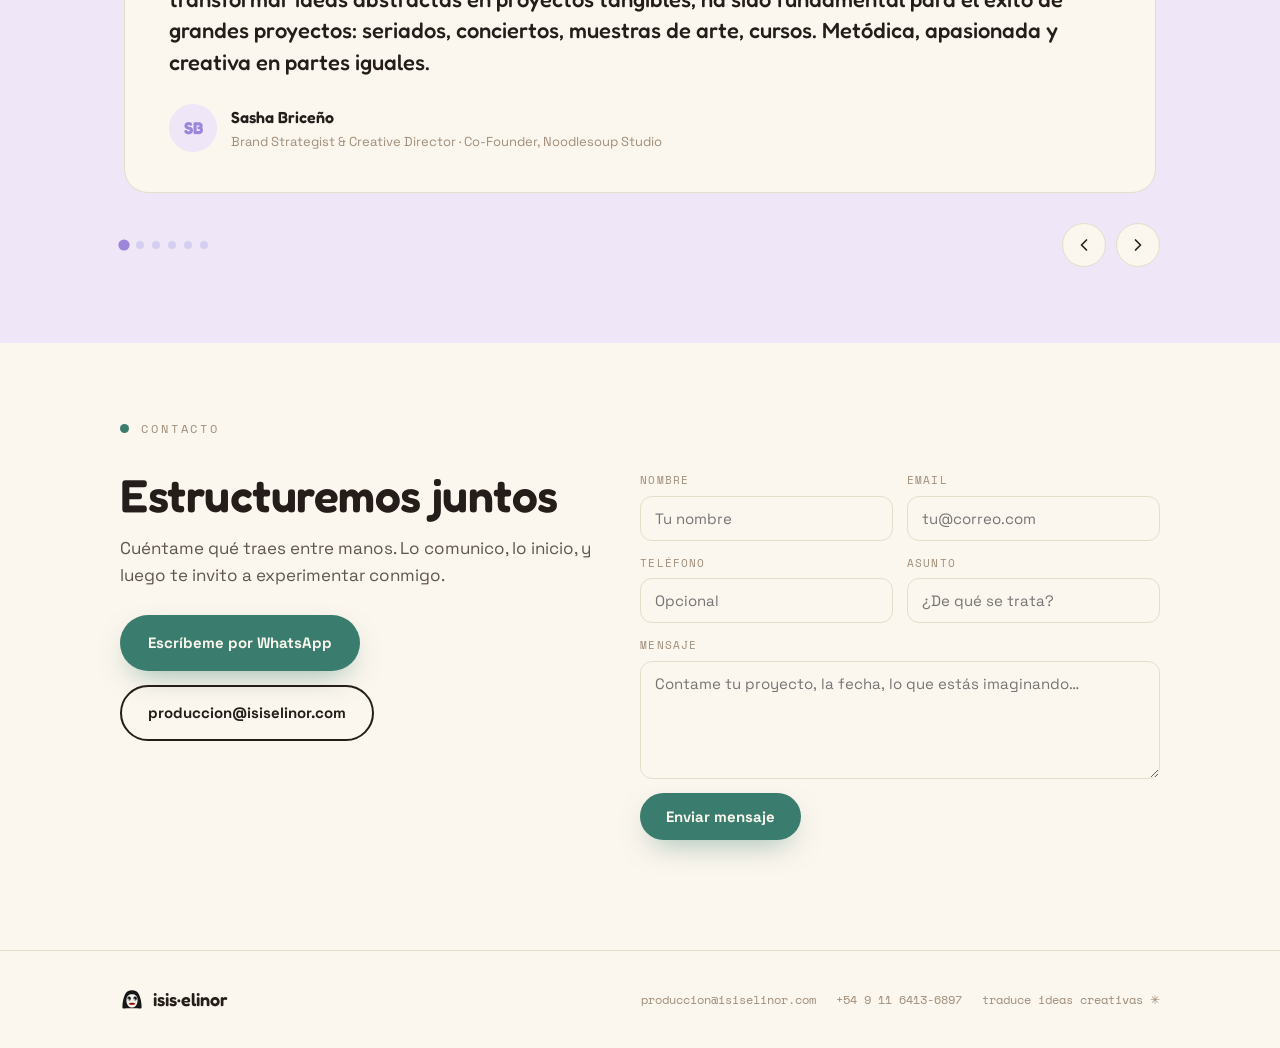
==== commit 857d21aa: "Add files via upload" ====
--- a/index.html
+++ b/index.html
@@ -211,9 +211,9 @@
   .exp > summary::-webkit-details-marker { display: none; }
   .exp > summary:hover .s-title { color: var(--dotc, var(--lila)); }
   .exp .yr { font-family: var(--mono); font-size: 13px; color: var(--gris); letter-spacing: 0.04em; }
-  .exp .s-mid { min-width: 0; }
+  .exp .s-mid { min-width: 0; display: flex; flex-direction: column; align-items: flex-start; gap: 8px; }
   .exp .s-title { font-family: var(--heading); font-weight: 600; font-size: 21px; line-height: 1.14; transition: color .15s ease; }
-  .exp .org { display: inline-flex; align-items: center; gap: 8px; font-family: var(--body); font-weight: 700; font-size: 14px; margin-top: 5px; }
+  .exp .org { display: inline-flex; align-items: center; gap: 10px; font-family: var(--body); font-weight: 700; font-size: 14px; }
   .exp .org::before { content: ""; width: 8px; height: 8px; border-radius: 50%; background: var(--dotc, var(--lila)); }
   .exp .place { font-family: var(--mono); font-size: 12px; color: var(--gris); white-space: nowrap; align-self: center; }
   .exp .caret { align-self: center; width: 22px; height: 22px; color: var(--gris); transition: transform .25s ease, color .15s ease; }
@@ -249,6 +249,15 @@
   .cert .c-meta { font-family: var(--mono); font-size: 11.5px; letter-spacing: 0.04em; color: var(--gris); margin-top: 6px; }
 
   /* testimonios — carrusel */
+  .testi-head { display: flex; align-items: center; justify-content: space-between; gap: 20px; }
+  .li-btn {
+    flex: none;
+    display: inline-flex; align-items: center; justify-content: center;
+    width: 46px; height: 46px; border-radius: 14px; border: 1px solid transparent;
+    background: var(--tint-lila); color: var(--lila); text-decoration: none;
+    transition: background .18s ease, color .18s ease, transform .18s ease;
+  }
+  .li-btn:hover { background: var(--lila); color: #fff; transform: translateY(-2px); }
   .testi-wrap { background: var(--tint-lila); }
   .testi-stage { margin-top: 40px; position: relative; }
   .testi-viewport { overflow: hidden; }
@@ -614,19 +623,19 @@
       <p class="sec-intro">Lo que escribo, lo que suena en mi cabeza y lo que ha salido al mundo. Pasa, curiosea, quédate.</p>
       <div class="uni-list">
         <a class="uni" href="https://substack.com/@isiselinor" target="_blank" rel="noopener">
-          <span class="uni-ico">✎</span>
+          <span class="uni-ico"><svg viewBox="0 0 24 24" width="22" height="22" fill="currentColor" aria-hidden="true"><path d="M22.539 8.242H1.46V5.406h21.08v2.836zM1.46 10.812H22.54V24l-10.54-5.887L1.46 24V10.812zM22.539 0H1.46v2.836h21.08V0z"/></svg></span>
           <h3>Newsletter</h3>
           <p>“En El Medio del Lío”: notas honestas desde adentro de la industria creativa. Sin filtro, con preguntas mejores que respuestas.</p>
           <span class="go">Leer →</span>
         </a>
         <a class="uni" href="https://instagram.com/isiselinor" target="_blank" rel="noopener">
-          <span class="uni-ico">◈</span>
+          <span class="uni-ico"><svg viewBox="0 0 24 24" width="22" height="22" fill="currentColor" aria-hidden="true"><path d="M12 2.16c3.2 0 3.58.01 4.85.07 1.17.05 1.8.25 2.23.41.56.22.96.48 1.38.9.42.42.68.82.9 1.38.16.42.36 1.06.41 2.23.06 1.27.07 1.65.07 4.85s-.01 3.58-.07 4.85c-.05 1.17-.25 1.8-.41 2.23-.22.56-.48.96-.9 1.38-.42.42-.82.68-1.38.9-.42.16-1.06.36-2.23.41-1.27.06-1.65.07-4.85.07s-3.58-.01-4.85-.07c-1.17-.05-1.8-.25-2.23-.41a3.7 3.7 0 0 1-1.38-.9 3.7 3.7 0 0 1-.9-1.38c-.16-.42-.36-1.06-.41-2.23C2.17 15.58 2.16 15.2 2.16 12s.01-3.58.07-4.85c.05-1.17.25-1.8.41-2.23.22-.56.48-.96.9-1.38.42-.42.82-.68 1.38-.9.42-.16 1.06-.36 2.23-.41C8.42 2.17 8.8 2.16 12 2.16zM12 0C8.74 0 8.33.01 7.05.07 5.78.13 4.9.33 4.14.63c-.79.3-1.46.72-2.12 1.38A5.86 5.86 0 0 0 .63 4.14c-.3.76-.5 1.64-.56 2.91C.01 8.33 0 8.74 0 12s.01 3.67.07 4.95c.06 1.27.26 2.15.56 2.91.3.79.72 1.46 1.38 2.12.66.66 1.33 1.08 2.12 1.38.76.3 1.64.5 2.91.56C8.33 23.99 8.74 24 12 24s3.67-.01 4.95-.07c1.27-.06 2.15-.26 2.91-.56a5.86 5.86 0 0 0 2.12-1.38 5.86 5.86 0 0 0 1.38-2.12c.3-.76.5-1.64.56-2.91.06-1.28.07-1.69.07-4.95s-.01-3.67-.07-4.95c-.06-1.27-.26-2.15-.56-2.91a5.86 5.86 0 0 0-1.38-2.12A5.86 5.86 0 0 0 19.86.63c-.76-.3-1.64-.5-2.91-.56C15.67.01 15.26 0 12 0zm0 5.84a6.16 6.16 0 1 0 0 12.32A6.16 6.16 0 0 0 12 5.84zM12 16a4 4 0 1 1 0-8 4 4 0 0 1 0 8zm6.41-10.85a1.44 1.44 0 1 0 0 2.88 1.44 1.44 0 0 0 0-2.88z"/></svg></span>
           <h3>Instagram</h3>
           <p>El detrás de escena: producciones en marcha, experimentos y el día a día del oficio creativo.</p>
           <span class="go">Seguir →</span>
         </a>
         <a class="uni" href="https://youtube.com/playlist?list=PLA5iRRIIZI_Y_nPTmsajnOyREKiXgTU60" target="_blank" rel="noopener">
-          <span class="uni-ico">▶</span>
+          <span class="uni-ico"><svg viewBox="0 0 24 24" width="22" height="22" fill="currentColor" aria-hidden="true"><path d="M23.5 6.19a3.02 3.02 0 0 0-2.12-2.14C19.5 3.54 12 3.54 12 3.54s-7.5 0-9.38.51A3.02 3.02 0 0 0 .5 6.19C0 8.08 0 12 0 12s0 3.92.5 5.81a3.02 3.02 0 0 0 2.12 2.14c1.88.51 9.38.51 9.38.51s7.5 0 9.38-.51a3.02 3.02 0 0 0 2.12-2.14C24 15.92 24 12 24 12s0-3.92-.5-5.81zM9.55 15.57V8.43L15.82 12l-6.27 3.57z"/></svg></span>
           <h3>Trabajos publicados</h3>
           <p>Una playlist con producciones que salieron al mundo. Del papel a la pantalla: lo que se puso de pie.</p>
           <span class="go">Ver en YouTube →</span>
@@ -645,7 +654,12 @@
   <section class="block testi-wrap" id="recomendaciones">
     <div class="wrap">
       <div class="kicker-row"><span class="dotmark"></span><span class="mono-label">Recomendaciones</span></div>
-      <h2 class="sec-title">Lo que dicen quienes trabajaron conmigo.</h2>
+      <div class="testi-head">
+        <h2 class="sec-title" style="margin:0;">Lo que dicen quienes trabajaron conmigo.</h2>
+        <a class="li-btn" href="https://www.linkedin.com/in/isiselinor/" target="_blank" rel="noopener" aria-label="Ver perfil de LinkedIn de Isis Elinor">
+          <svg viewBox="0 0 24 24" width="22" height="22" fill="currentColor" aria-hidden="true"><path d="M20.45 20.45h-3.56v-5.57c0-1.33-.02-3.04-1.85-3.04-1.85 0-2.14 1.45-2.14 2.94v5.67H9.35V9h3.42v1.56h.05c.48-.9 1.64-1.85 3.37-1.85 3.6 0 4.27 2.37 4.27 5.46v6.28zM5.34 7.43a2.07 2.07 0 1 1 0-4.14 2.07 2.07 0 0 1 0 4.14zm1.78 13.02H3.56V9h3.56v11.45zM22.22 0H1.77C.79 0 0 .77 0 1.73v20.54C0 23.22.79 24 1.77 24h20.45c.98 0 1.78-.78 1.78-1.73V1.73C24 .77 23.2 0 22.22 0z"/></svg>
+        </a>
+      </div>
       <p class="sec-intro">Recomendaciones reales de colegas y equipos, tomadas de LinkedIn.</p>
       <div class="testi-stage">
         <div class="testi-viewport">
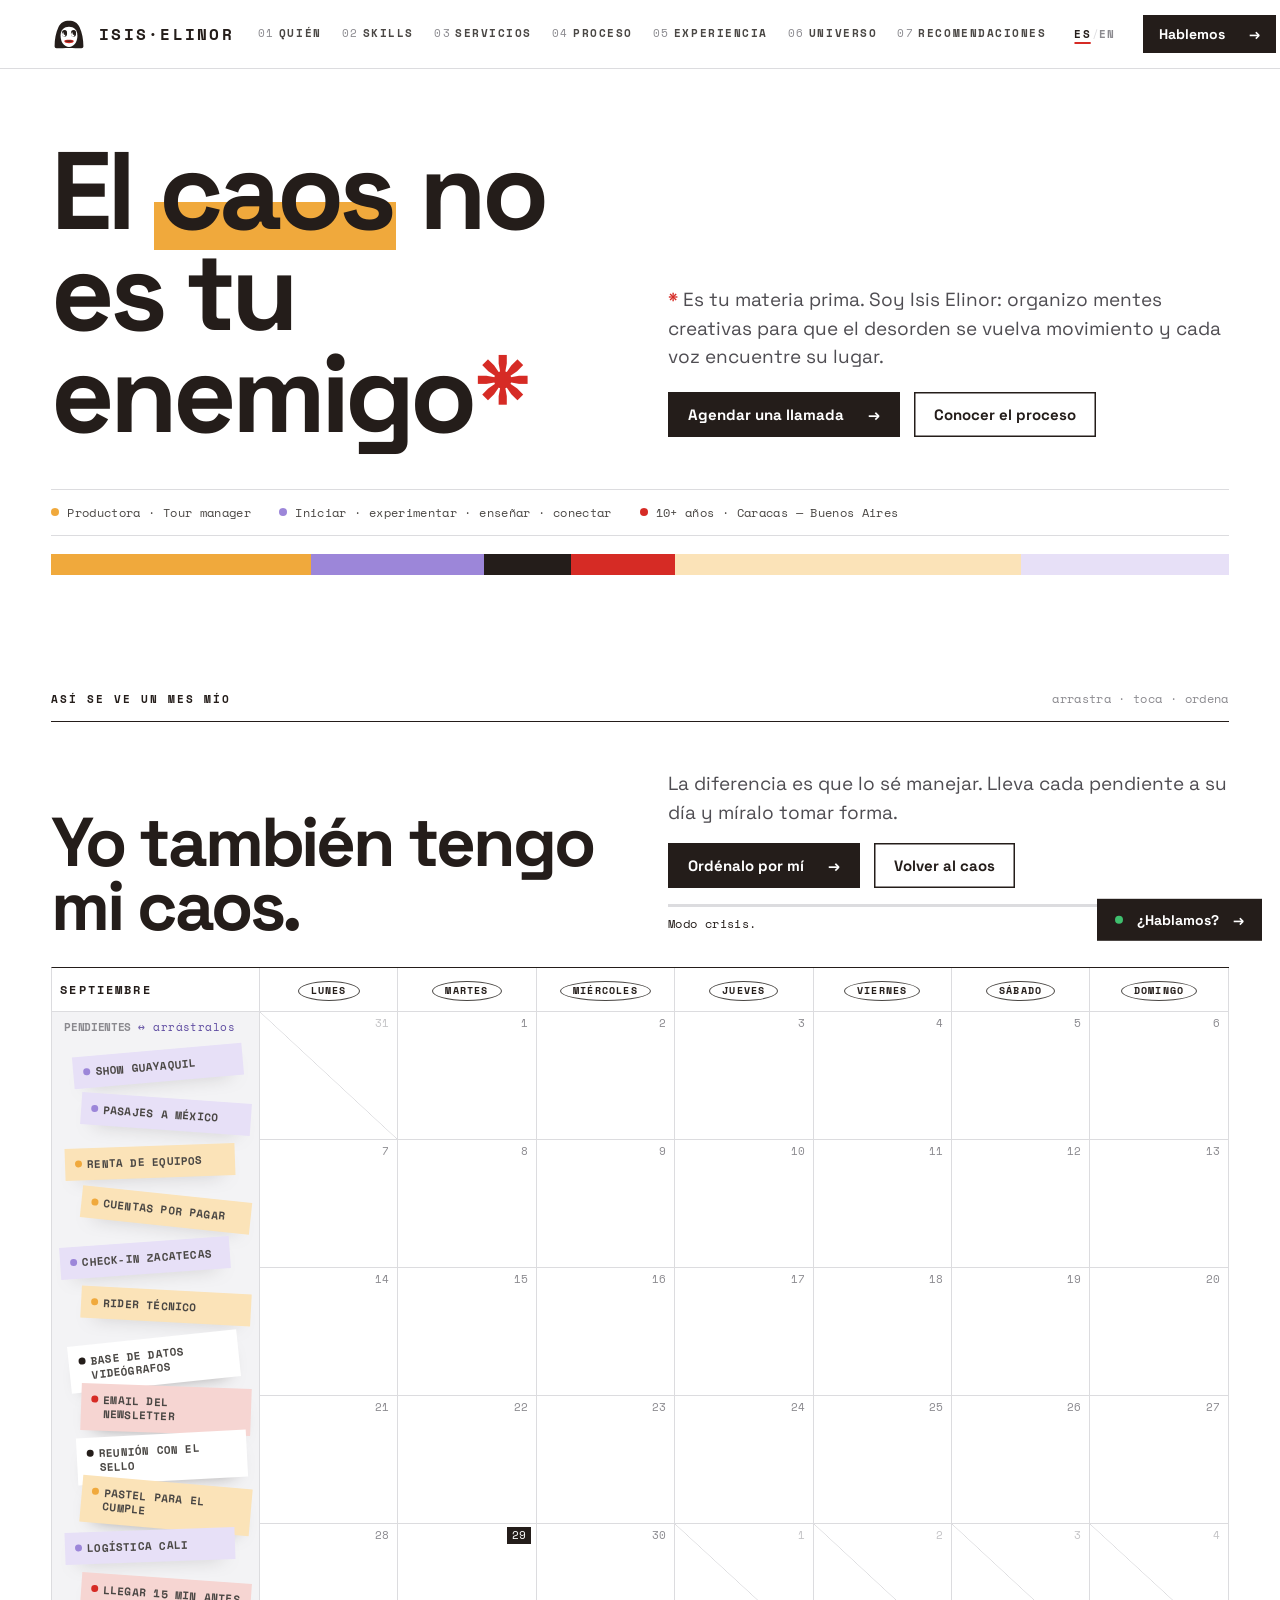
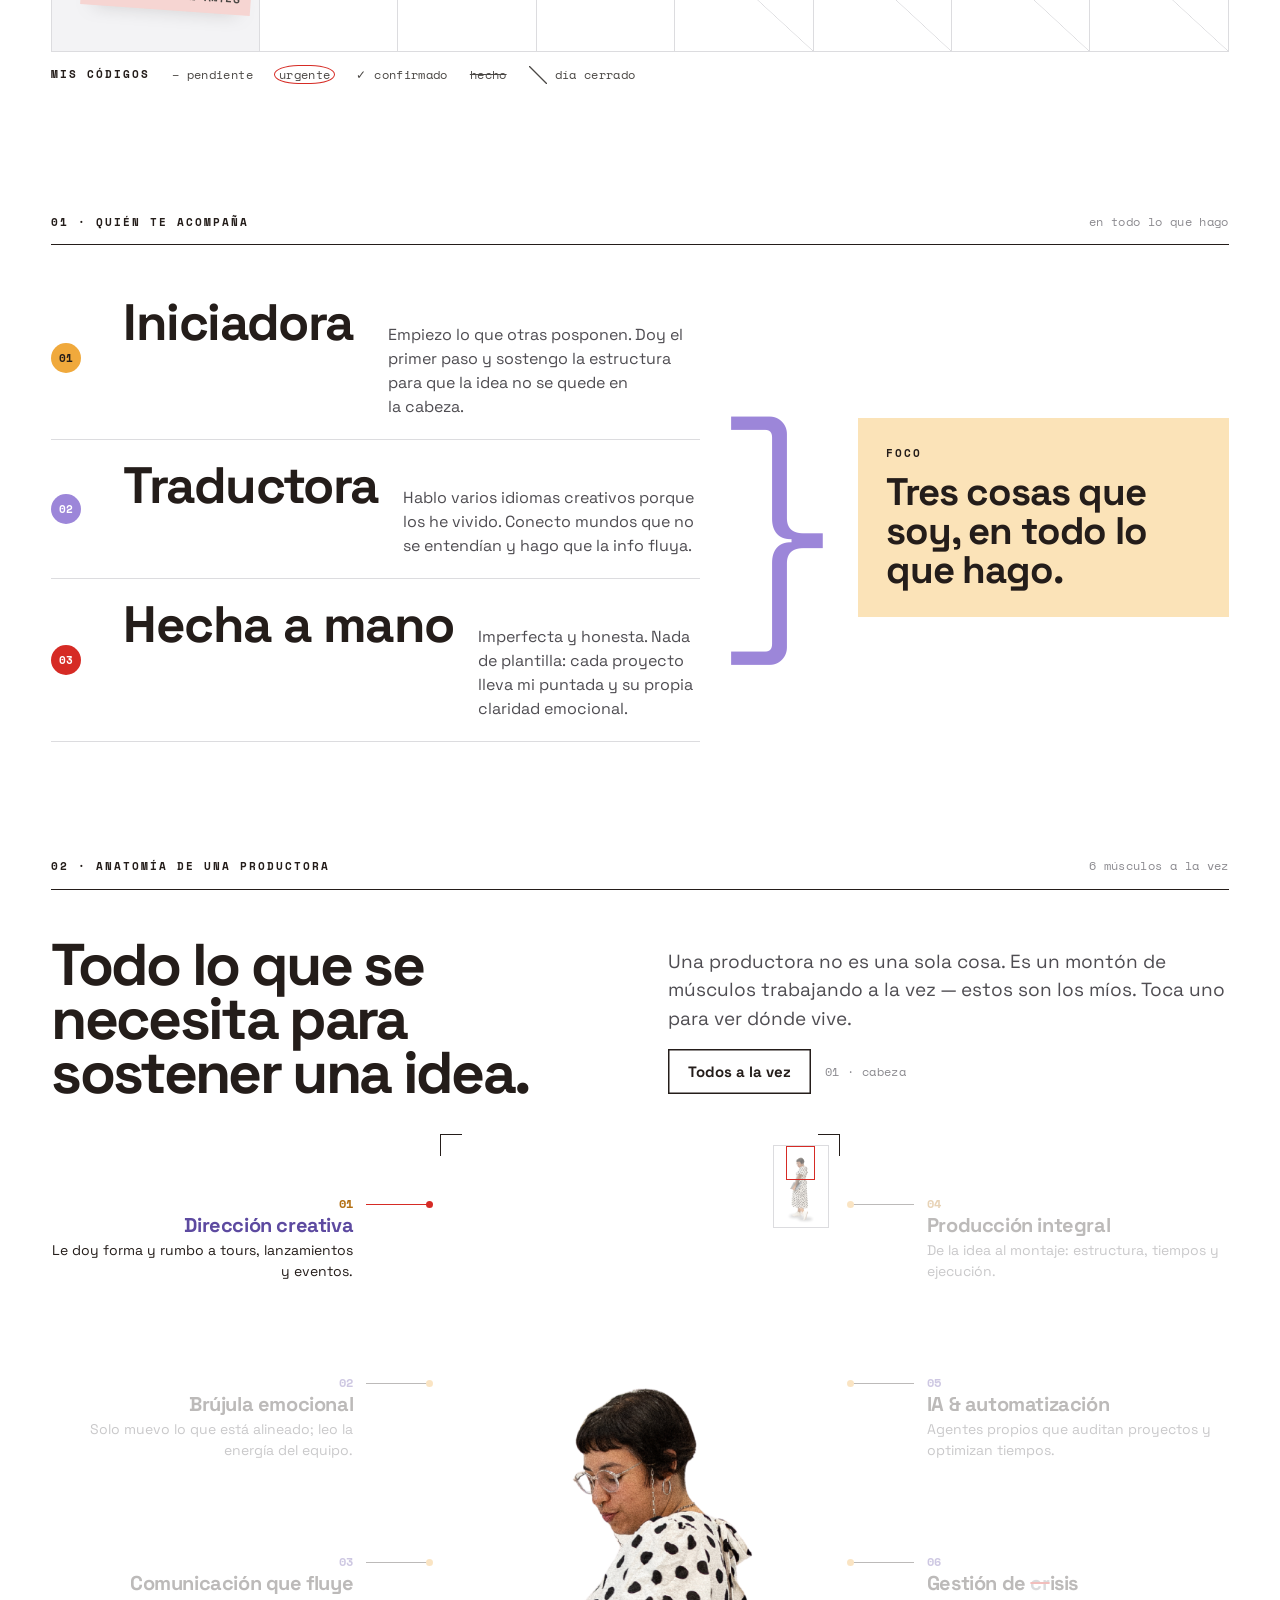
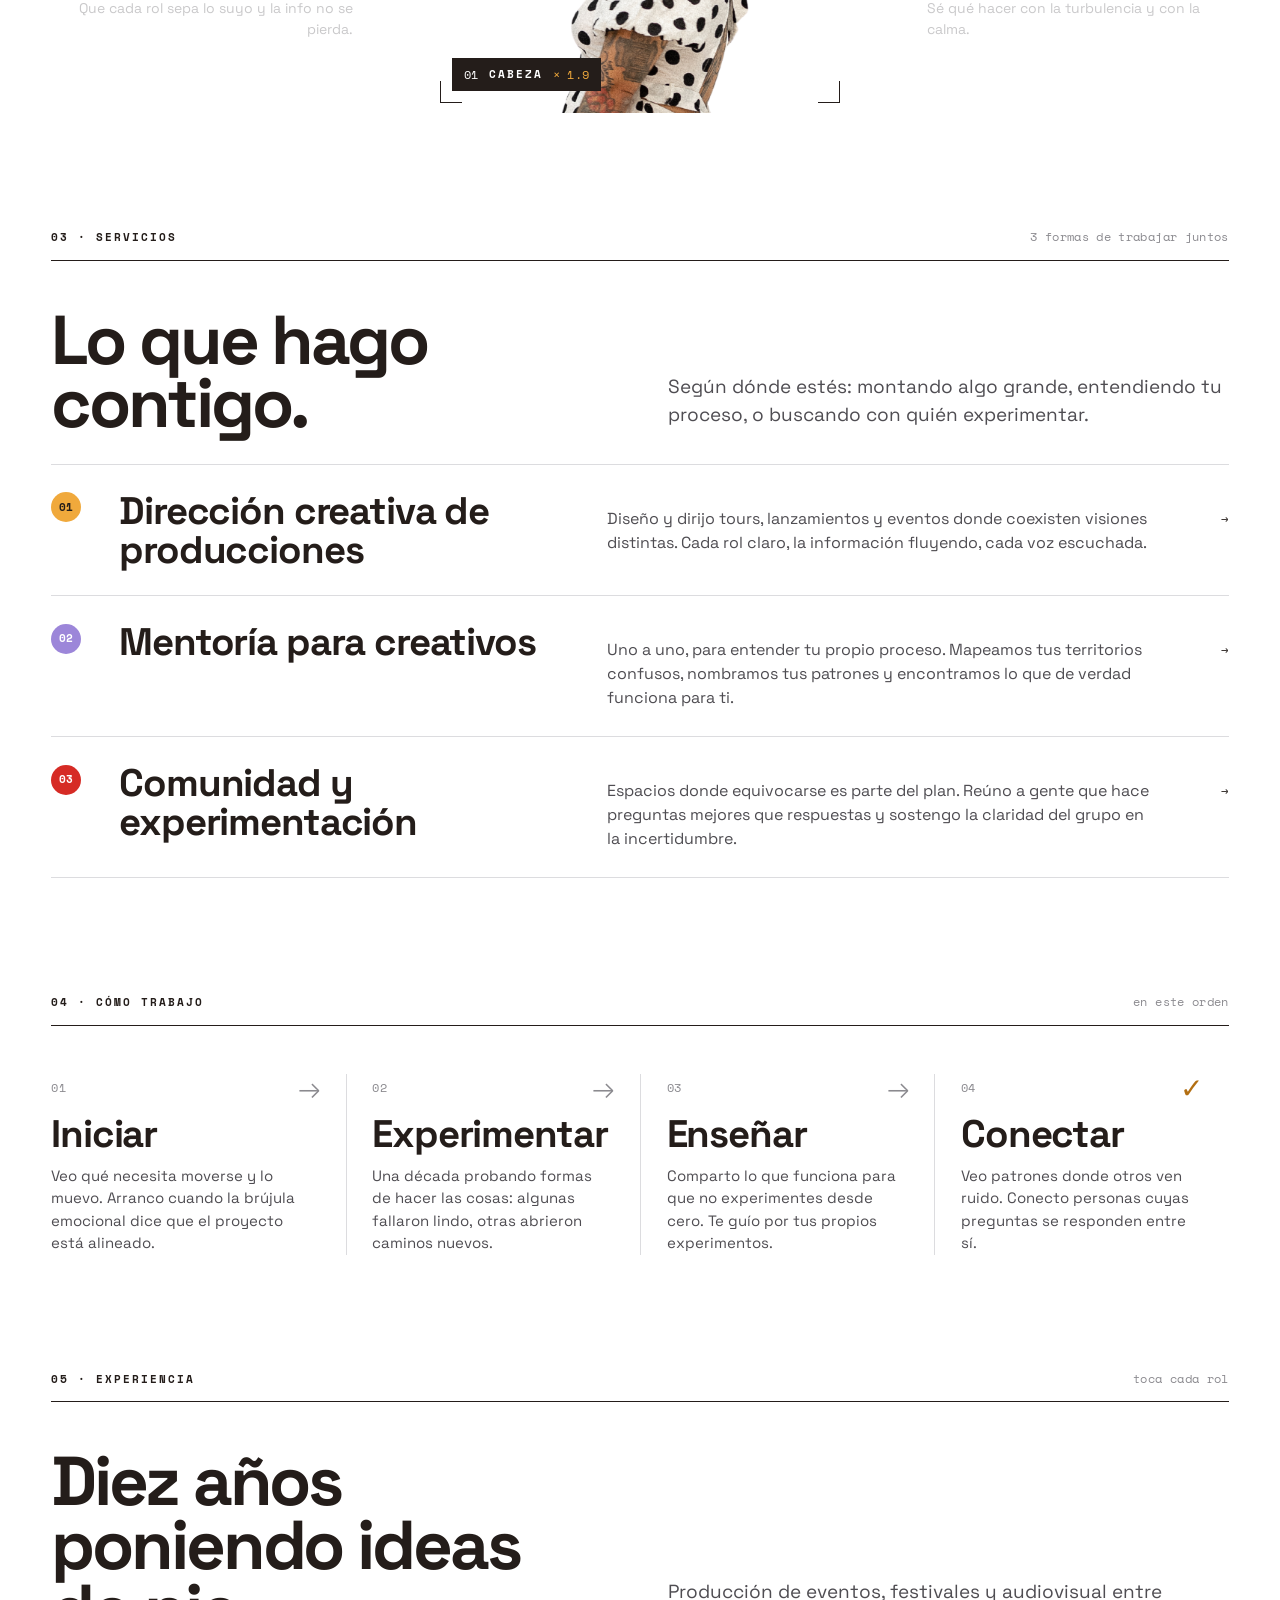
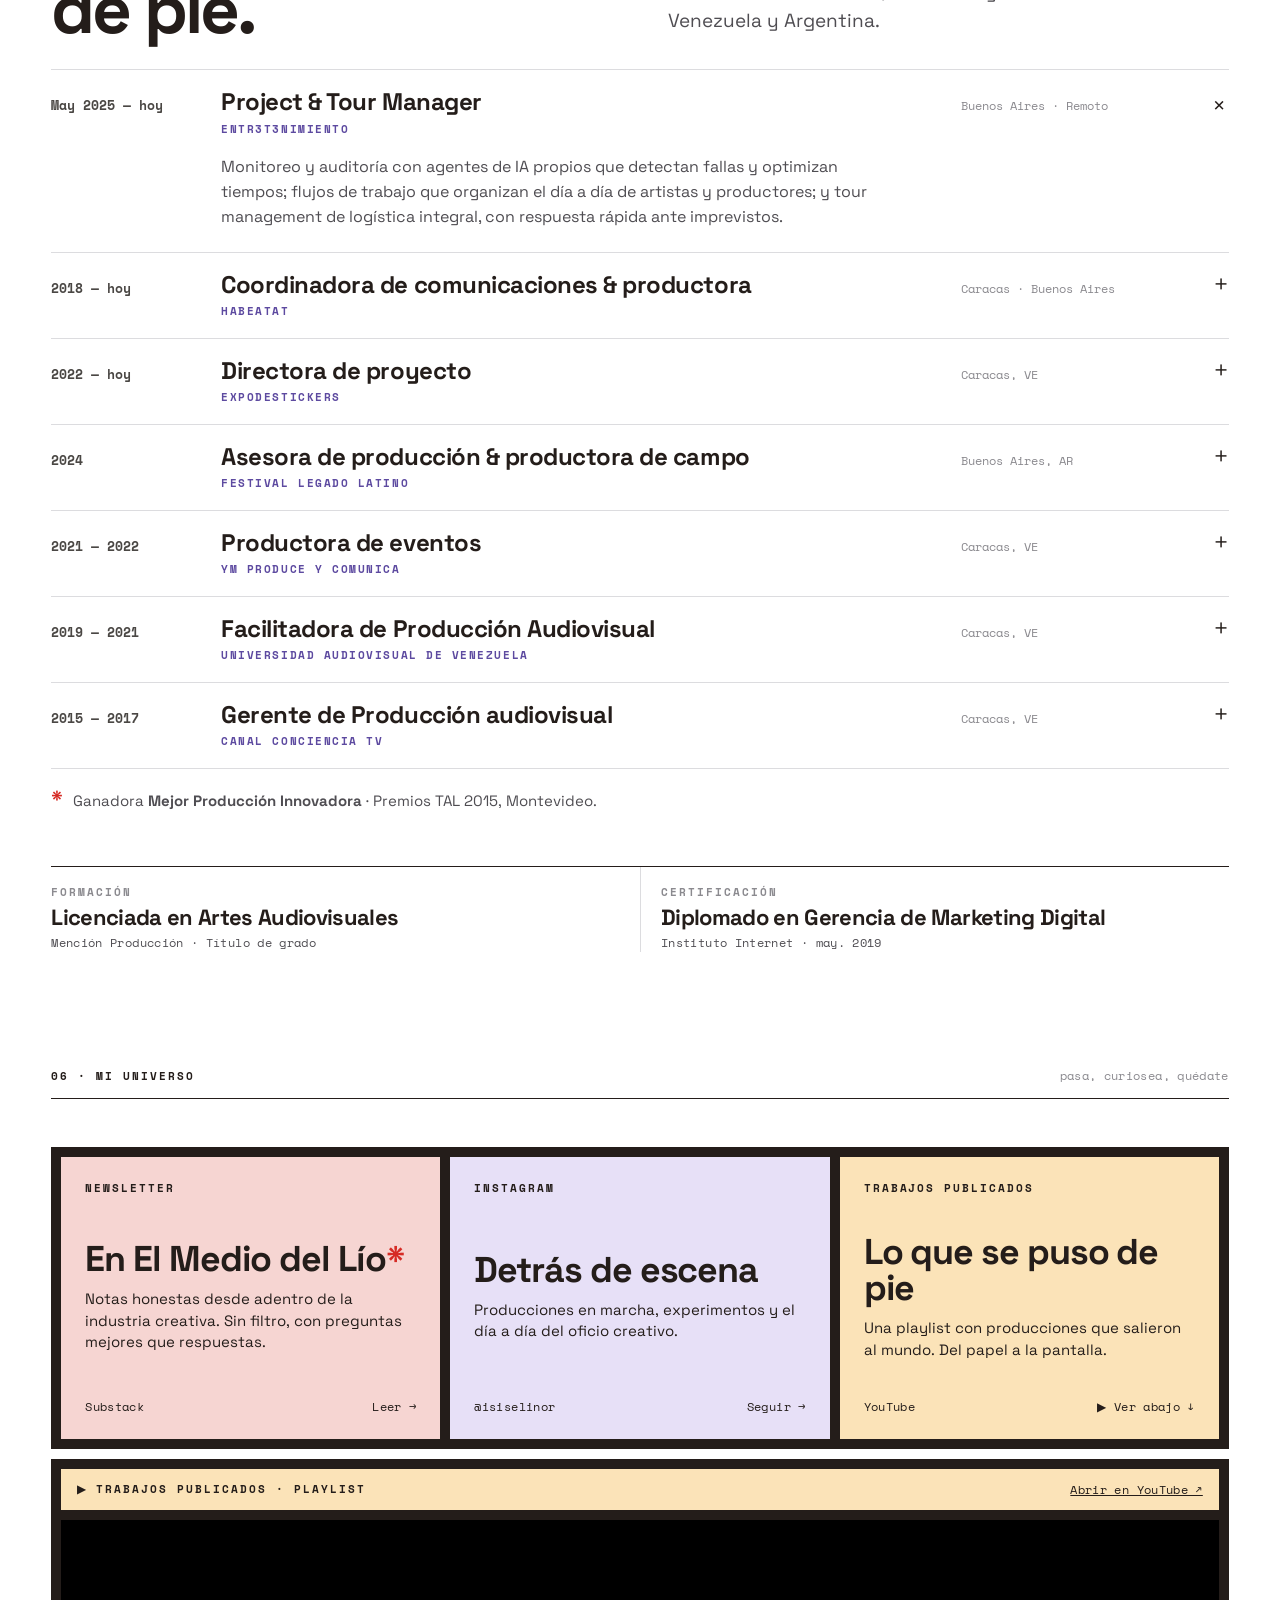
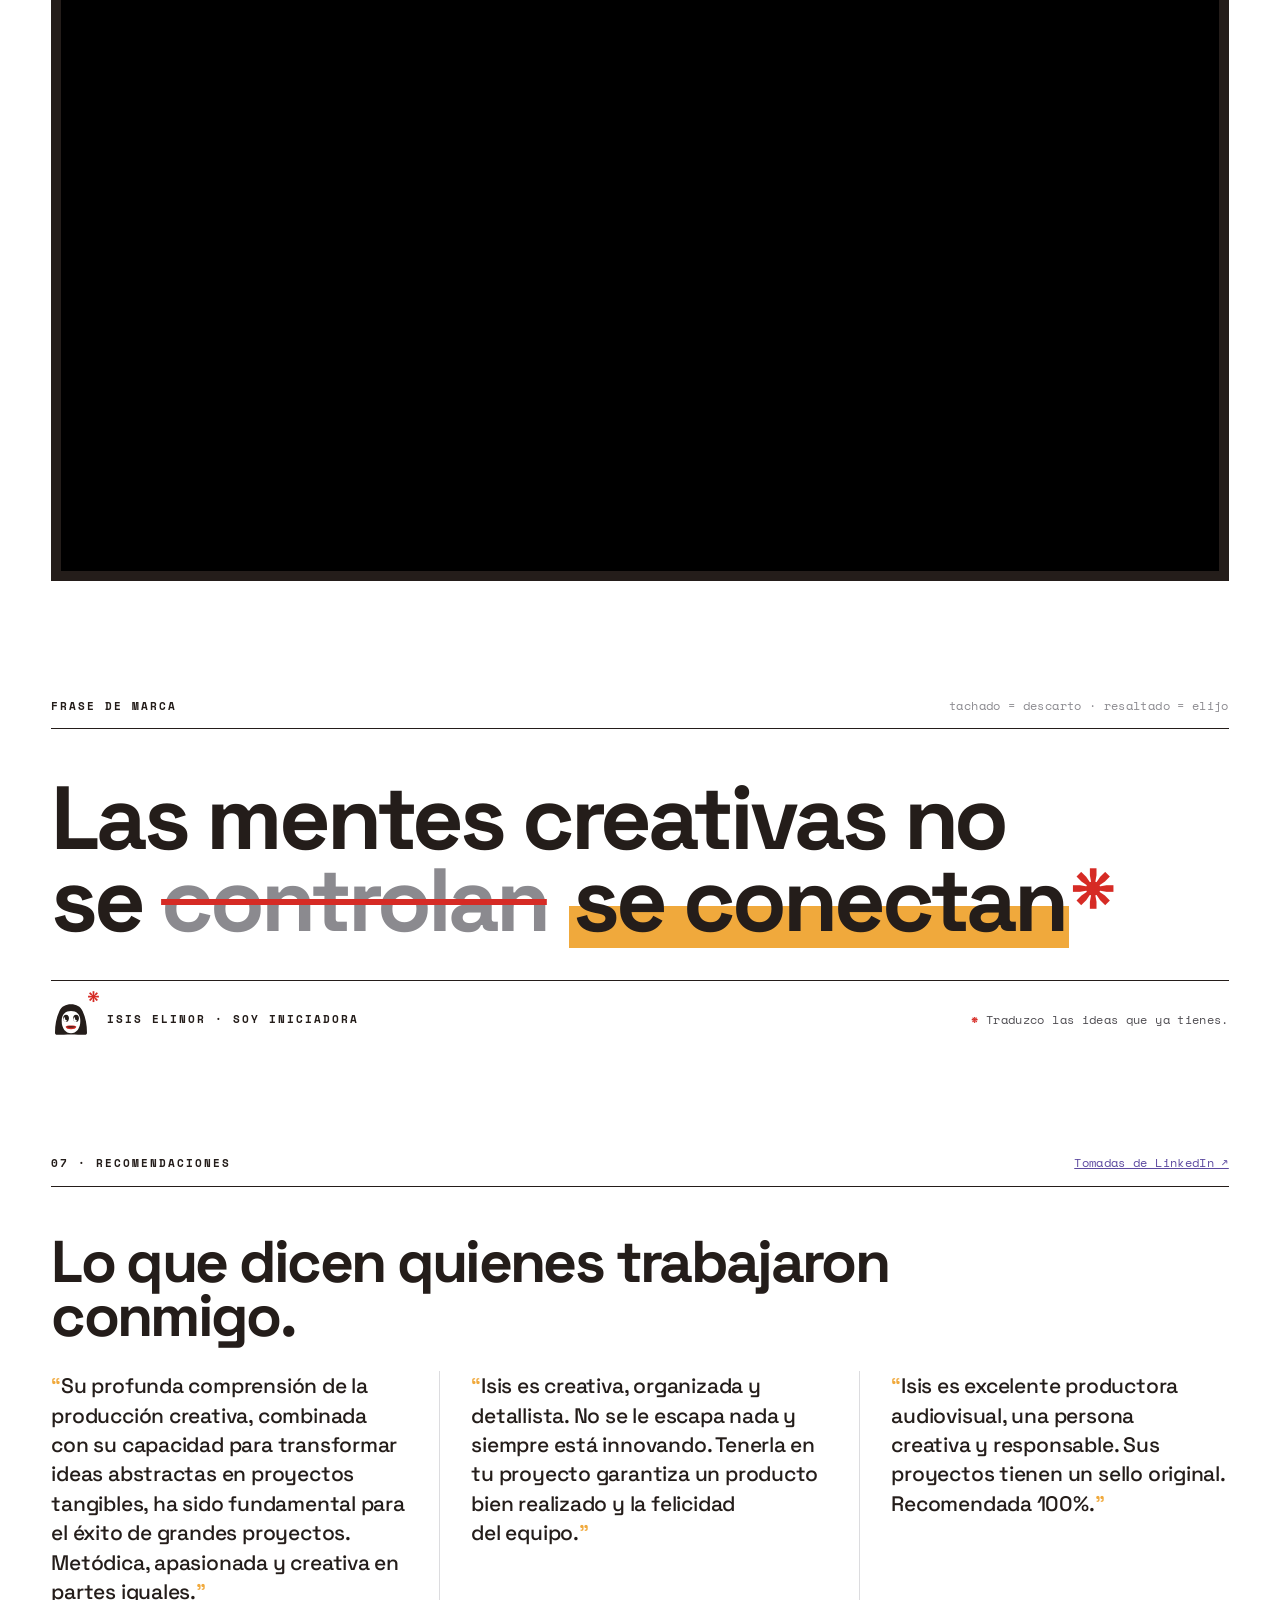
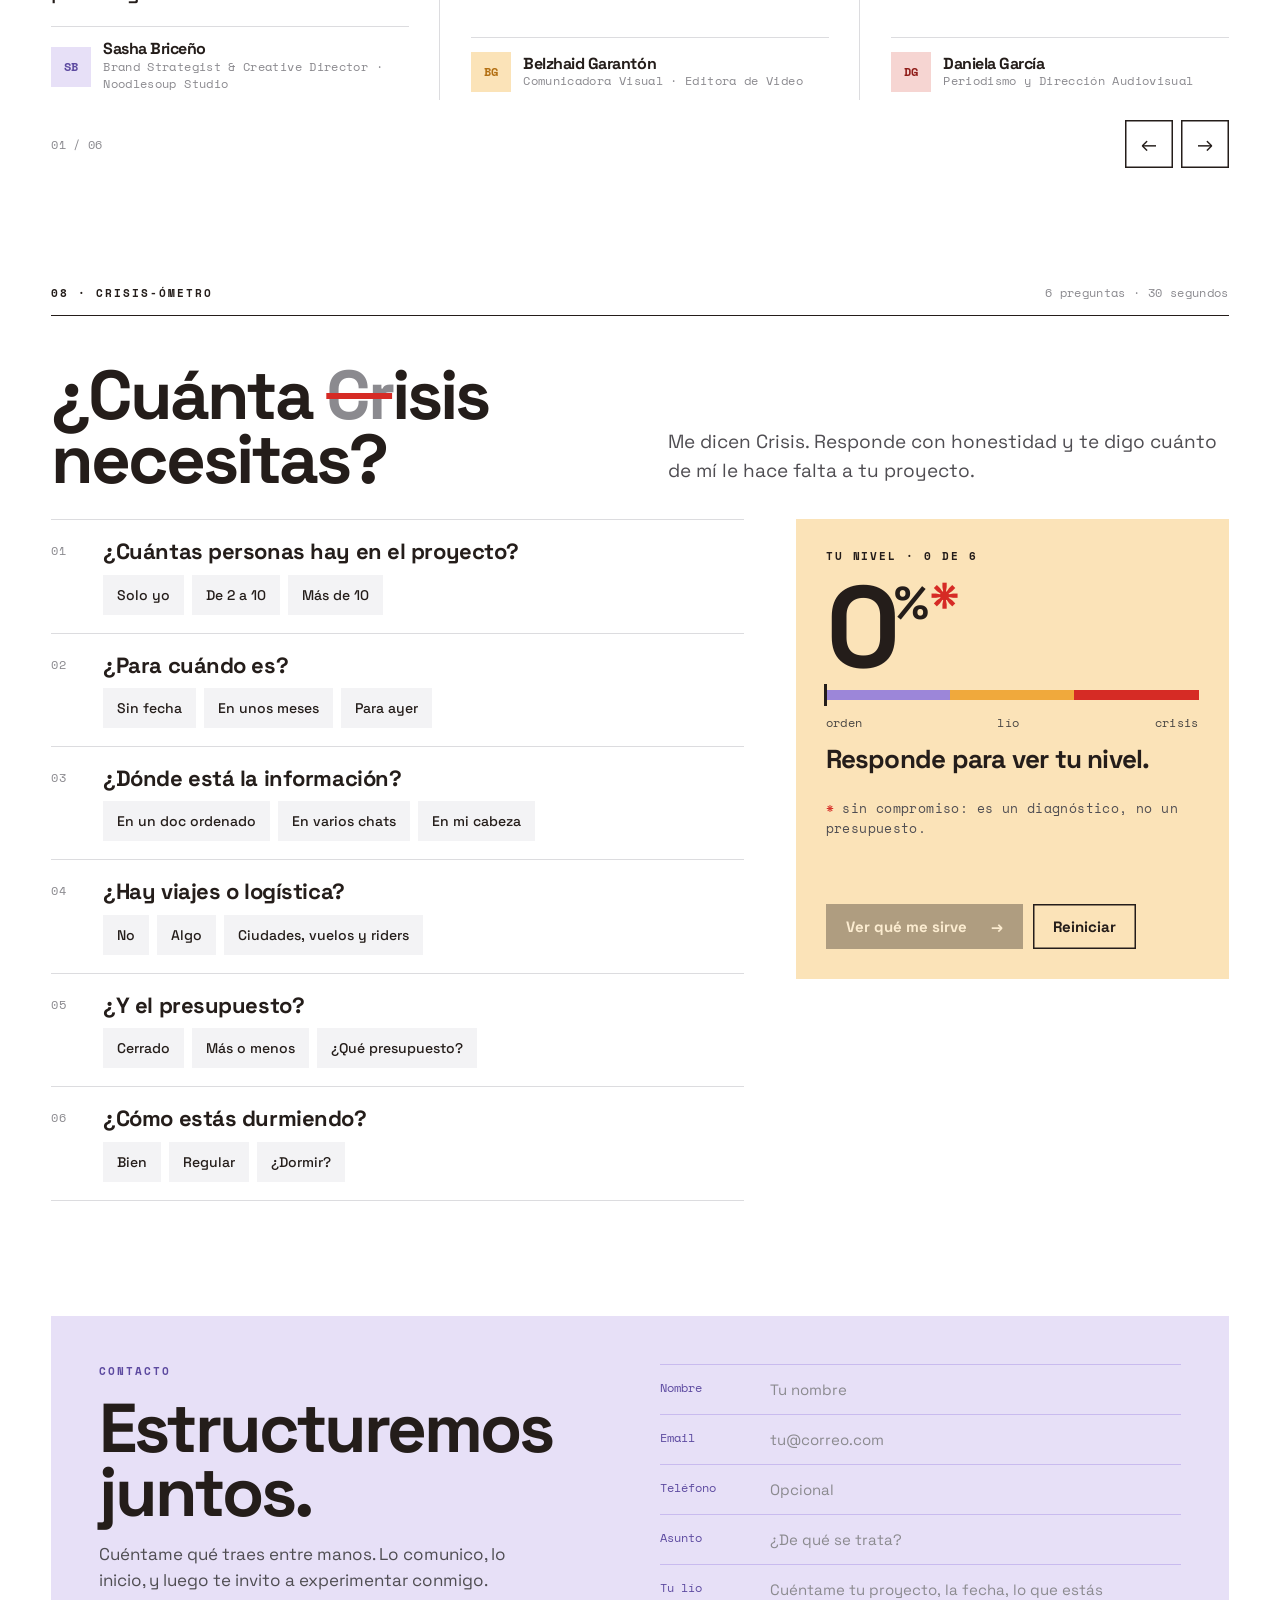
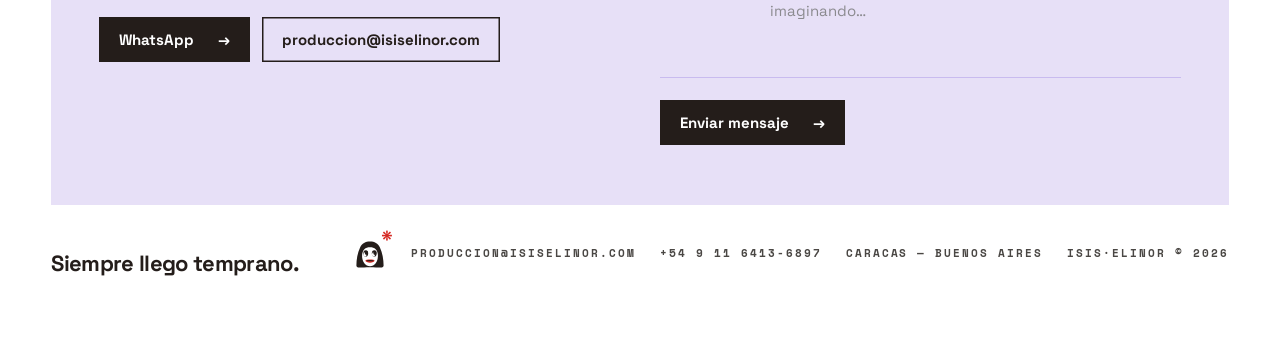
==== commit 480bae2b: "Landing V2" ====
--- a/index.html
+++ b/index.html
@@ -1,786 +1,256 @@
 <!DOCTYPE html>
-<html lang="es">
-<head>
-<meta charset="utf-8">
-<meta name="viewport" content="width=device-width, initial-scale=1">
-<title>Isis Elinor — Traduce ideas creativas ✳</title>
-<link rel="preconnect" href="https://fonts.googleapis.com">
-<link rel="preconnect" href="https://fonts.gstatic.com" crossorigin>
-<link href="https://fonts.googleapis.com/css2?family=Fredoka:wght@400;500;600;700&family=Space+Grotesk:wght@300;400;500;700&family=Space+Mono:wght@400;700&display=swap" rel="stylesheet">
-<style>
-  :root {
-    --lila: #9C86D9;
-    --jade: #3A7D6E;
-    --mango: #F0A93C;
-    --coral: #C25B3F;
-    --luz: #FBF6EE;
-    --noche: #241D1A;
-    --tinta: #5f574d;
-    --gris: #a08e7a;
-    --linea: #e6ddcb;
-    --tint-lila: #efe6f7;
-    --tint-jade: #e4f0eb;
-    --tint-mango: #f6eee0;
-    --tint-coral: #f7e6e0;
-    --grad: linear-gradient(90deg,#9c86d9 0%,#3a7d6e 55%,#f0a93c 100%);
-    --heading: 'Fredoka', sans-serif;
-    --body: 'Space Grotesk', sans-serif;
-    --mono: 'Space Mono', monospace;
-  }
-  * { box-sizing: border-box; }
-  html { scroll-behavior: smooth; }
-  body {
-    margin: 0;
-    background: var(--luz);
-    color: var(--noche);
-    font-family: var(--body);
-    font-size: 17px;
-    line-height: 1.6;
-    -webkit-font-smoothing: antialiased;
-  }
-  a { color: var(--jade); text-decoration: none; }
-  a:hover { color: var(--lila); }
-  ::selection { background: rgba(156,134,217,0.28); }
-  :focus-visible { outline: 2px solid var(--lila); outline-offset: 3px; border-radius: 4px; }
-  h1, h2, h3 { font-family: var(--heading); font-weight: 600; margin: 0; letter-spacing: -0.01em; }
-  .wrap { max-width: 1120px; margin: 0 auto; padding: 0 40px; }
-  .mono-label { font-family: var(--mono); font-size: 12px; letter-spacing: 0.24em; text-transform: uppercase; color: var(--gris); }
-
-  /* ---- botones ---- */
-  .btn {
-    display: inline-flex; align-items: center; gap: 9px;
-    font-family: var(--body); font-weight: 700; font-size: 15px;
-    padding: 14px 26px; border-radius: 999px; border: 2px solid transparent;
-    cursor: pointer; transition: transform .15s ease, background .15s ease, color .15s ease, box-shadow .15s ease;
-    text-decoration: none;
-  }
-  .btn:hover { transform: translateY(-2px); }
-  .btn-primary { background: var(--jade); color: var(--luz); box-shadow: 0 12px 30px -12px rgba(58,125,110,0.6); }
-  .btn-primary:hover { background: #2f6a5c; color: var(--luz); }
-  .btn-ghost { background: transparent; color: var(--noche); border-color: var(--noche); }
-  .btn-ghost:hover { border-color: var(--jade); color: var(--jade); }
-
-  /* ---- nav ---- */
-  header.nav {
-    position: sticky; top: 0; z-index: 20;
-    background: rgba(251,246,238,0.85); backdrop-filter: blur(12px);
-    border-bottom: 1px solid var(--linea);
-  }
-  .nav-inner { display: flex; align-items: center; gap: 28px; height: 72px; }
-  .brand { display: flex; align-items: center; gap: 11px; margin-right: auto; }
-  .brand img { width: 34px; height: 34px; display: block; }
-  .brand .word { font-family: var(--heading); font-weight: 600; font-size: 26px; line-height: 1; }
-  .brand .word .dot { color: var(--mango); }
-  .nav-inner a.link { color: var(--noche); font-weight: 500; font-size: 15px; }
-  .nav-inner a.link:hover { color: var(--jade); }
-  @media (max-width: 720px) { .nav-inner a.link { display: none; } }
-
-  /* ---- hero ---- */
-  .hero { padding: 72px 0 76px; position: relative; overflow: hidden; }
-  .hero-inner { max-width: 720px; position: relative; z-index: 2; }
-  .hero-mark { position: relative; display: inline-flex; align-items: flex-start; margin-bottom: 26px; }
-  .wordmark {
-    font-family: var(--heading); font-weight: 600; line-height: 0.9;
-    font-size: clamp(58px, 12vw, 132px); letter-spacing: -0.02em; color: var(--noche);
-  }
-  .wordmark .dot { color: var(--mango); }
-  /* mascotica-sticker */
-  .mascota {
-    width: clamp(66px, 10vw, 104px); height: auto; display: block;
-    margin-left: -6px; transform: rotate(9deg);
-    filter: drop-shadow(0 8px 16px rgba(36,29,26,0.18));
-    animation: bob 4.5s ease-in-out infinite;
-  }
-  @keyframes bob { 0%,100% { transform: rotate(9deg) translateY(0); } 50% { transform: rotate(9deg) translateY(-8px); } }
-  .pill {
-    display: inline-flex; align-items: center; gap: 8px; align-self: flex-start;
-    background: var(--jade); color: var(--luz); font-family: var(--body); font-weight: 700;
-    font-size: 14px; letter-spacing: 0.02em; padding: 9px 18px; border-radius: 999px;
-  }
-  .hero h1 { font-size: 60px; line-height: 1.0; margin: 22px 0 0; max-width: 780px; }
-  .hero h1 .g { color: var(--lila); }
-  .hero .lead { font-size: 20px; color: var(--tinta); margin: 24px 0 0; max-width: 620px; text-wrap: pretty; }
-  .hero .cta-row { display: flex; flex-wrap: wrap; gap: 14px; margin-top: 34px; }
-  @media (max-width: 640px) {
-    .hero h1 { font-size: 40px; }
-  }
-
-  /* ---- secciones ---- */
-  section.block { padding: 76px 0; }
-  .kicker-row { display: flex; align-items: center; gap: 12px; margin-bottom: 14px; }
-  .kicker-row .dotmark { width: 9px; height: 9px; border-radius: 50%; background: var(--lila); }
-  .k-coral .dotmark { background: var(--mango); }
-  .k-rosa .dotmark { background: var(--jade); }
-  .k-azul .dotmark { background: var(--jade); }
-  .sec-title { font-size: 40px; line-height: 1.04; max-width: 720px; }
-  .sec-intro { color: var(--tinta); max-width: 640px; margin: 16px 0 0; text-wrap: pretty; }
-
-  /* anatomía de una productora */
-  .anat-wrap { background: var(--tint-lila); overflow: hidden; }
-  .anat-stage {
-    position: relative; margin: 48px auto 0; max-width: 1120px; min-height: 820px;
-  }
-  .anat-figura {
-    position: absolute; left: 50%; bottom: 0; transform: translateX(-50%);
-    height: 800px; z-index: 1;
-  }
-  .anat-figura img { height: 100%; width: auto; display: block; }
-  .pin { position: absolute; width: 232px; z-index: 2; }
-  .pin .pin-n { font-family: var(--mono); font-size: 16px; font-weight: 600; letter-spacing: 0.1em; color: var(--mango); }
-  .pin .pin-t { display: block; font-family: var(--heading); font-weight: 600; font-size: 18px; color: var(--noche); margin-top: 2px; }
-  .pin .pin-d { display: block; font-size: 13px; color: var(--tinta); line-height: 1.42; margin-top: 4px; }
-  .pin.l { text-align: right; }
-  .pin.r { text-align: left; }
-  .pin .lead { position: absolute; top: 26px; display: flex; align-items: center; gap: 0; }
-  .pin.l .lead { right: -8px; flex-direction: row; }
-  .pin.r .lead { left: -8px; flex-direction: row-reverse; }
-  .pin .lead .ln { width: 44px; height: 2px; background: var(--lila); }
-  .pin .lead .dt { width: 9px; height: 9px; border-radius: 50%; background: var(--mango); }
-  /* posiciones: izquierda apunta a cabeza/pecho, derecha a manos/torso */
-  .pin.p1 { top: 4%;  left: -1%; }
-  .pin.p2 { top: 40%; left: -2%; }
-  .pin.p3 { top: 76%; left: 0; }
-  .pin.p4 { top: 14%; right: -1%; }
-  .pin.p5 { top: 50%; right: -2%; }
-  .pin.p6 { top: 82%; right: 0; }
-  @media (max-width: 860px) {
-    .anat-stage { min-height: 0; max-width: 480px; display: flex; flex-direction: column; }
-    .anat-figura { position: static; transform: none; height: 460px; margin: 0 auto; }
-    .anat-figura::after { display: none; }
-    .anat-figura img { margin: 0 auto; }
-    .pin { position: static; width: auto; text-align: left !important; margin-top: 22px; padding-left: 20px; border-left: 2px solid var(--lila); }
-    .pin .lead { display: none; }
-    .pins-mobile { display: grid; grid-template-columns: 1fr 1fr; gap: 8px 20px; }
-  }
-  @media (max-width: 520px) { .pins-mobile { grid-template-columns: 1fr; } }
-
-  /* esencia cards */
-  .cards-3 { display: grid; grid-template-columns: repeat(3,1fr); gap: 18px; margin-top: 40px; }
-  @media (max-width: 800px) { .cards-3 { grid-template-columns: 1fr; } }
-  .ecard { border-radius: 18px; padding: 30px; border: 1px solid; }
-  .ecard h3 { font-size: 22px; margin-bottom: 8px; }
-  .ecard p { margin: 0; font-size: 15px; color: var(--tinta); line-height: 1.55; }
-  .ec-coral { background: var(--tint-lila); border-color: #ddd0ee; }
-  .ec-coral h3 { color: var(--lila); }
-  .ec-lila { background: var(--tint-jade); border-color: #cfe3da; }
-  .ec-lila h3 { color: var(--jade); }
-  .ec-azul { background: var(--tint-mango); border-color: #ecdcbe; }
-  .ec-azul h3 { color: #cf8a1e; }
-
-  /* servicios */
-  .svc-list { display: grid; grid-template-columns: repeat(3,1fr); gap: 18px; margin-top: 44px; }
-  @media (max-width: 800px) { .svc-list { grid-template-columns: 1fr; } }
-  .svc {
-    background: var(--luz); border: 1px solid var(--lila); border-radius: 20px; padding: 32px;
-    display: flex; flex-direction: column; gap: 14px; transition: transform .18s ease, box-shadow .18s ease, border-color .18s ease;
-  }
-  .svc:hover { transform: translateY(-4px); box-shadow: 0 30px 60px -40px rgba(36,29,26,0.35); }
-  .svc .num {
-    width: 46px; height: 46px; border-radius: 14px; display: flex; align-items: center; justify-content: center;
-    font-family: var(--heading); font-weight: 700; font-size: 18px; background: var(--tint-lila); color: var(--lila);
-  }
-  .svc h3 { font-size: 21px; line-height: 1.15; }
-  .svc p { margin: 0; font-size: 15px; color: var(--tinta); line-height: 1.55; }
-  .svc:nth-child(1) .num { background: var(--tint-lila); color: var(--lila); }
-  .svc:nth-child(1):hover { border-color: var(--lila); }
-  .svc:nth-child(2) .num { background: var(--tint-jade); color: var(--jade); }
-  .svc:nth-child(2):hover { border-color: var(--jade); }
-  .svc:nth-child(3) .num { background: var(--tint-mango); color: #cf8a1e; }
-  .svc:nth-child(3):hover { border-color: var(--mango); }
-
-  /* proceso */
-  .proc-wrap { background: var(--luz); }
-  .steps { display: grid; grid-template-columns: repeat(4,1fr); gap: 16px; margin-top: 44px; }
-  @media (max-width: 900px) { .steps { grid-template-columns: repeat(2,1fr); } }
-  @media (max-width: 520px) { .steps { grid-template-columns: 1fr; } }
-  .step { display: flex; flex-direction: column; gap: 10px; }
-  .step .n { font-family: var(--mono); font-size: 13px; color: var(--jade); letter-spacing: 0.1em; }
-  .step .bar { height: 5px; border-radius: 999px; background: var(--grad); width: 100%; }
-  .step h3 { font-size: 20px; margin-top: 4px; }
-  .step p { margin: 0; font-size: 14.5px; color: var(--tinta); line-height: 1.55; }
-
-  /* experiencia — acordeón */
-  .exp-list { margin-top: 44px; display: flex; flex-direction: column; }
-  details.exp { border-top: 1px solid var(--linea); }
-  details.exp:last-child { border-bottom: 1px solid var(--linea); }
-  .exp > summary {
-    list-style: none; cursor: pointer;
-    display: grid; grid-template-columns: 132px 1fr auto 22px; gap: 24px; align-items: baseline;
-    padding: 22px 0; transition: background .15s ease;
-  }
-  .exp > summary::-webkit-details-marker { display: none; }
-  .exp > summary:hover .s-title { color: var(--dotc, var(--lila)); }
-  .exp .yr { font-family: var(--mono); font-size: 13px; color: var(--gris); letter-spacing: 0.04em; }
-  .exp .s-mid { min-width: 0; display: flex; flex-direction: column; align-items: flex-start; gap: 8px; }
-  .exp .s-title { font-family: var(--heading); font-weight: 600; font-size: 21px; line-height: 1.14; transition: color .15s ease; }
-  .exp .org { display: inline-flex; align-items: center; gap: 10px; font-family: var(--body); font-weight: 700; font-size: 14px; }
-  .exp .org::before { content: ""; width: 8px; height: 8px; border-radius: 50%; background: var(--dotc, var(--lila)); }
-  .exp .place { font-family: var(--mono); font-size: 12px; color: var(--gris); white-space: nowrap; align-self: center; }
-  .exp .caret { align-self: center; width: 22px; height: 22px; color: var(--gris); transition: transform .25s ease, color .15s ease; }
-  .exp[open] .caret { transform: rotate(180deg); color: var(--dotc, var(--lila)); }
-  .exp .exp-body { overflow: hidden; }
-  .exp .exp-body p { margin: 0 0 24px; padding-left: 156px; font-size: 14.5px; color: var(--tinta); line-height: 1.55; max-width: 760px; }
-  .exp[open] .exp-body { animation: expReveal .28s ease; }
-  @keyframes expReveal { from { opacity: 0; transform: translateY(-6px); } to { opacity: 1; transform: none; } }
-  .exp:nth-child(7n+1) { --dotc: var(--lila); } .exp:nth-child(7n+1) .org { color: var(--lila); }
-  .exp:nth-child(7n+2) { --dotc: var(--jade); } .exp:nth-child(7n+2) .org { color: var(--jade); }
-  .exp:nth-child(7n+3) { --dotc: var(--mango); } .exp:nth-child(7n+3) .org { color: #cf8a1e; }
-  .exp:nth-child(7n+4) { --dotc: var(--coral); } .exp:nth-child(7n+4) .org { color: var(--coral); }
-  .exp:nth-child(7n+5) { --dotc: var(--lila); } .exp:nth-child(7n+5) .org { color: var(--lila); }
-  .exp:nth-child(7n+6) { --dotc: var(--jade); } .exp:nth-child(7n+6) .org { color: var(--jade); }
-  .exp:nth-child(7n) { --dotc: var(--coral); } .exp:nth-child(7n) .org { color: var(--coral); }
-
-  /* formación & certificaciones */
-  .cert-grid { display: grid; grid-template-columns: repeat(2,1fr); gap: 18px; margin-top: 30px; }
-  @media (max-width: 720px) { .cert-grid { grid-template-columns: 1fr; } }
-  .cert {
-    display: flex; gap: 16px; align-items: flex-start;
-    background: var(--luz); border: 1px solid var(--linea); border-radius: 18px; padding: 22px 24px;
-    transition: transform .18s ease, border-color .18s ease, box-shadow .18s ease;
-  }
-  .cert:hover { transform: translateY(-3px); box-shadow: 0 26px 54px -40px rgba(36,29,26,0.35); }
-  .cert:nth-child(1) { border-left: 3px solid var(--lila); } .cert:nth-child(1):hover { border-color: var(--lila); }
-  .cert:nth-child(2) { border-left: 3px solid var(--jade); } .cert:nth-child(2):hover { border-color: var(--jade); }
-  .cert .c-ico { flex: none; width: 44px; height: 44px; border-radius: 12px; display: flex; align-items: center; justify-content: center; }
-  .cert:nth-child(1) .c-ico { background: var(--tint-lila); color: var(--lila); }
-  .cert:nth-child(2) .c-ico { background: var(--tint-jade); color: var(--jade); }
-  .cert h3 { font-size: 17px; line-height: 1.2; color: var(--noche); }
-  .cert .c-org { font-family: var(--body); font-weight: 700; font-size: 13.5px; color: var(--tinta); margin-top: 4px; }
-  .cert .c-meta { font-family: var(--mono); font-size: 11.5px; letter-spacing: 0.04em; color: var(--gris); margin-top: 6px; }
-
-  /* testimonios — carrusel */
-  .testi-head { display: flex; align-items: center; justify-content: space-between; gap: 20px; }
-  .li-btn {
-    flex: none;
-    display: inline-flex; align-items: center; justify-content: center;
-    width: 46px; height: 46px; border-radius: 14px; border: 1px solid transparent;
-    background: var(--tint-lila); color: var(--lila); text-decoration: none;
-    transition: background .18s ease, color .18s ease, transform .18s ease;
-  }
-  .li-btn:hover { background: var(--lila); color: #fff; transform: translateY(-2px); }
-  .testi-wrap { background: var(--tint-lila); }
-  .testi-stage { margin-top: 40px; position: relative; }
-  .testi-viewport { overflow: hidden; }
-  .testi-track { display: flex; transition: transform .45s cubic-bezier(.4,0,.2,1); }
-  .testi {
-    flex: 0 0 100%; box-sizing: border-box; padding: 4px;
-  }
-  .testi-card {
-    background: var(--luz); border: 1px solid var(--linea); border-radius: 24px; padding: 40px 44px;
-  }
-  @media (max-width: 640px) { .testi-card { padding: 30px 26px; } }
-  .testi-mark { font-family: var(--heading); font-weight: 600; font-size: 60px; line-height: .6; color: var(--lila); opacity: .3; }
-  .testi-q { font-family: var(--heading); font-weight: 500; font-size: 22px; line-height: 1.42; color: var(--noche); margin: 14px 0 26px; text-wrap: pretty; }
-  @media (max-width: 640px) { .testi-q { font-size: 18px; } }
-  .testi-who { display: flex; align-items: center; gap: 14px; }
-  .testi-av { flex: none; width: 48px; height: 48px; border-radius: 50%; display: flex; align-items: center; justify-content: center; font-family: var(--heading); font-weight: 700; font-size: 17px; }
-  .testi-n { font-family: var(--heading); font-weight: 600; font-size: 16px; color: var(--noche); }
-  .testi-r { font-size: 13px; color: var(--gris); line-height: 1.35; margin-top: 2px; }
-  .testi-ctrls { display: flex; align-items: center; justify-content: space-between; margin-top: 26px; }
-  .testi-dots { display: flex; gap: 8px; }
-  .testi-dots button { width: 8px; height: 8px; padding: 0; border: none; border-radius: 50%; background: #d6cef0; cursor: pointer; transition: background .2s ease, transform .2s ease; }
-  .testi-dots button[aria-current="true"] { background: var(--lila); transform: scale(1.4); }
-  .testi-arrows { display: flex; gap: 10px; }
-  .testi-arrows button {
-    width: 44px; height: 44px; border-radius: 50%; border: 1px solid var(--linea); background: var(--luz);
-    display: flex; align-items: center; justify-content: center; color: var(--noche); cursor: pointer;
-    transition: background .18s ease, color .18s ease, border-color .18s ease;
-  }
-  .testi-arrows button:hover { background: var(--lila); color: #fff; border-color: var(--lila); }
-  .testi-av.a1 { background: var(--tint-lila); color: var(--lila); }
-  .testi-av.a2 { background: var(--tint-jade); color: var(--jade); }
-  .testi-av.a3 { background: var(--tint-mango); color: #cf8a1e; }
-  .testi-av.a4 { background: #fbe0e0; color: var(--coral); }
-
-  .award {
-    display: inline-flex; align-items: center; gap: 10px; margin-top: 30px;
-    background: var(--tint-mango); border: 1px solid #ecdcbe; color: var(--noche);
-    font-family: var(--body); font-weight: 500; font-size: 15px; padding: 12px 20px; border-radius: 999px;
-  }
-  .award strong { color: #cf8a1e; font-family: var(--heading); font-weight: 600; }
-
-  /* mi universo */
-  .universo-wrap { background: var(--tint-jade); }
-  .uni-list { display: grid; grid-template-columns: repeat(3,1fr); gap: 18px; margin-top: 44px; }
-  @media (max-width: 800px) { .uni-list { grid-template-columns: 1fr; } }
-  .uni {
-    display: flex; flex-direction: column; gap: 12px; text-decoration: none;
-    background: var(--luz); border: 1px solid var(--linea); border-radius: 20px; padding: 30px;
-    transition: transform .18s ease, box-shadow .18s ease, border-color .18s ease;
-  }
-  .uni:hover { transform: translateY(-4px); box-shadow: 0 30px 60px -40px rgba(36,29,26,0.35); }
-  .uni .uni-ico {
-    width: 46px; height: 46px; border-radius: 14px; display: flex; align-items: center; justify-content: center;
-    font-family: var(--heading); font-weight: 700; font-size: 22px;
-  }
-  .uni h3 { font-size: 20px; line-height: 1.15; color: var(--noche); }
-  .uni p { margin: 0; font-size: 14.5px; color: var(--tinta); line-height: 1.5; }
-  .uni .go { margin-top: auto; font-family: var(--mono); font-size: 12px; letter-spacing: 0.06em; }
-  .uni:nth-child(1) .uni-ico { background: var(--tint-lila); color: var(--lila); }
-  .uni:nth-child(1):hover { border-color: var(--lila); } .uni:nth-child(1) .go { color: var(--lila); }
-  .uni:nth-child(2) .uni-ico { background: var(--tint-jade); color: var(--jade); }
-  .uni:nth-child(2):hover { border-color: var(--jade); } .uni:nth-child(2) .go { color: var(--jade); }
-  .uni:nth-child(3) .uni-ico { background: var(--tint-mango); color: #cf8a1e; }
-  .uni:nth-child(3):hover { border-color: var(--mango); } .uni:nth-child(3) .go { color: #cf8a1e; }
-  @media (max-width: 720px) {
-    .exp > summary { grid-template-columns: 1fr 22px; gap: 4px 12px; }
-    .exp .yr { grid-column: 1 / -1; order: -1; }
-    .exp .place { white-space: normal; grid-column: 1 / -1; }
-    .exp .caret { grid-column: 2; grid-row: 2; }
-    .exp .exp-body p { padding-left: 0; }
-  }
-
-  /* frase band */
-  .frase { background: var(--noche); color: var(--luz); padding: 56px 0; }
-  .frase .q { font-family: var(--heading); font-weight: 500; font-size: 38px; line-height: 1.3; max-width: 760px; text-wrap: balance; }
-  .frase .q .accent { color: var(--mango); }
-  .frase .sig { font-family: var(--mono); font-size: 13px; letter-spacing: 0.16em; text-transform: uppercase; margin-top: 18px; color: var(--mango); }
-  @media (max-width: 700px) { .frase .q { font-size: 26px; } }
-
-  /* contacto */
-  .contacto { text-align: left; position: relative; }
-  .cont-grid { display: grid; grid-template-columns: 1fr 1.1fr; gap: 48px; margin-top: 34px; align-items: start; }
-  @media (max-width: 780px) { .cont-grid { grid-template-columns: 1fr; gap: 30px; } }
-  .cont-form { display: flex; flex-direction: column; gap: 14px; }
-  .cont-form .row2 { display: grid; grid-template-columns: 1fr 1fr; gap: 14px; }
-  @media (max-width: 480px) { .cont-form .row2 { grid-template-columns: 1fr; } }
-  .fld { display: flex; flex-direction: column; gap: 6px; }
-  .fld label { font-family: var(--mono); font-size: 11px; letter-spacing: 0.1em; text-transform: uppercase; color: var(--gris); }
-  .fld input, .fld textarea {
-    font-family: var(--body); font-size: 15px; color: var(--noche);
-    background: var(--luz); border: 1px solid var(--linea); border-radius: 12px; padding: 12px 14px;
-    transition: border-color .15s ease, box-shadow .15s ease;
-  }
-  .fld textarea { resize: vertical; min-height: 118px; }
-  .fld input:focus, .fld textarea:focus { outline: none; border-color: var(--jade); box-shadow: 0 0 0 3px rgba(58,125,110,0.14); }
-  .cont-form button { align-self: flex-start; border: none; cursor: pointer; }
-  .form-msg { font-family: var(--body); font-size: 14px; margin: 2px 0 0; min-height: 18px; }
-  .form-msg.ok { color: var(--jade); }
-  .form-msg.err { color: var(--coral); }
-  /* mascota como guía flotante hacia WhatsApp */
-  .fab {
-    position: fixed; bottom: 24px; right: 24px; z-index: 60;
-    display: inline-flex; align-items: center; gap: 10px;
-    background: var(--jade); color: var(--luz); text-decoration: none;
-    padding: 10px 18px 10px 10px; border-radius: 999px;
-    box-shadow: 0 16px 34px -12px rgba(36,29,26,0.4);
-    font-family: var(--heading); font-weight: 600; font-size: 15px;
-    transform: translateY(0); transition: transform .18s ease, box-shadow .18s ease;
-  }
-  .fab:hover { transform: translateY(-3px); color: var(--luz); box-shadow: 0 22px 44px -14px rgba(36,29,26,0.5); }
-  .fab img { width: 42px; height: 42px; display: block; animation: bob 4.5s ease-in-out infinite; }
-  .fab .fab-label { white-space: nowrap; }
-  @media (max-width: 520px) { .fab .fab-label { display: none; } .fab { padding: 8px; bottom: 16px; right: 16px; } }
-  .contacto h2 { font-size: 46px; line-height: 1.02; max-width: 720px; }
-  @media (max-width: 700px) { .contacto h2 { font-size: 34px; } }
-
-  /* footer */
-  footer.foot { border-top: 1px solid var(--linea); padding: 34px 0; }
-  .foot-inner { display: flex; flex-wrap: wrap; align-items: center; gap: 10px 20px; font-family: var(--mono); font-size: 12px; color: var(--gris); }
-  .foot-inner .fbrand { display: flex; align-items: center; gap: 9px; margin-right: auto; }
-  .foot-inner .fbrand img { width: 24px; height: 24px; }
-  .foot-inner .fbrand span { font-family: var(--heading); font-weight: 600; font-size: 18px; color: var(--noche); }
-</style>
+<html lang="es"><head><meta charset="utf-8">
+<meta name="viewport" content="width=device-width,initial-scale=1">
+<title>Isis Elinor — Organizo mentes creativas</title>
+<link rel="icon" type="image/svg+xml" href="favicon.svg">
+<link rel="icon" type="image/png" sizes="32x32" href="favicon-32.png">
+<link rel="apple-touch-icon" href="apple-touch-icon.png">
+<link rel="stylesheet" href="tokens.css">
+<link rel="stylesheet" href="landing.css">
+<link rel="stylesheet" href="planner.css">
 </head>
-
-<template id="__bundler_thumbnail" data-bg-color="#FBF6EE">
-  <svg viewBox="0 0 1200 800" xmlns="http://www.w3.org/2000/svg">
-    <rect width="1200" height="800" fill="#FBF6EE"/>
-    <text x="600" y="380" font-family="Georgia, serif" font-weight="600" font-size="150" fill="#241D1A" text-anchor="middle">isis<tspan fill="#F0A93C">·</tspan>elinor</text>
-    <text x="600" y="470" font-family="monospace" font-size="34" letter-spacing="6" fill="#9C86D9" text-anchor="middle">PRODUCTORA CREATIVA</text>
-  </svg>
-</template>
-
-<body>
-
-<header class="nav">
-  <div class="wrap nav-inner">
-    <a class="brand" href="#top" aria-label="Isis Elinor, inicio">
-      <img src="data:image/svg+xml;utf8,%3Csvg%20xmlns%3D%22http%3A%2F%2Fwww.w3.org%2F2000%2Fsvg%22%20width%3D%22240%22%20height%3D%22240%22%20viewBox%3D%220%200%20240%20240%22%3E%0A%3Cpath%20d%3D%22M%20120%2032%20C%20152%2032%20176%2044%20190%2074%20C%20208%20112%20216%20158%20216%20202%20C%20216%20210%20211%20215%20203%20215%20C%20176%20215%20150%20213%20120%20213%20C%2090%20213%2064%20215%2037%20215%20C%2029%20215%2024%20210%2024%20202%20C%2024%20158%2032%20112%2050%2074%20C%2064%2044%2088%2032%20120%2032%20Z%22%20fill%3D%22%23161616%22%20stroke%3D%22none%22%20stroke-width%3D%220%22%20stroke-linejoin%3D%22round%22%3E%3C%2Fpath%3E%0A%3Cpath%20d%3D%22M%20120%2072%20C%20152%2072%20176%2090%20176%20132%20C%20176%20176%20152%20206%20120%20206%20C%2088%20206%2064%20176%2064%20132%20C%2064%2090%2088%2072%20120%2072%20Z%22%20fill%3D%22%23f4f1ea%22%3E%3C%2Fpath%3E%0A%3Cellipse%20cx%3D%2290%22%20cy%3D%22116%22%20rx%3D%2217%22%20ry%3D%2222%22%20fill%3D%22%23161616%22%3E%3C%2Fellipse%3E%0A%3Cellipse%20cx%3D%2285%22%20cy%3D%22123%22%20rx%3D%2211%22%20ry%3D%2215%22%20fill%3D%22%23f4f1ea%22%3E%3C%2Fellipse%3E%0A%3Cellipse%20cx%3D%2294%22%20cy%3D%22112%22%20rx%3D%2211%22%20ry%3D%2215%22%20fill%3D%22%23161616%22%3E%3C%2Fellipse%3E%0A%3Cellipse%20cx%3D%22150%22%20cy%3D%22116%22%20rx%3D%2217%22%20ry%3D%2222%22%20fill%3D%22%23161616%22%3E%3C%2Fellipse%3E%0A%3Cellipse%20cx%3D%22145%22%20cy%3D%22123%22%20rx%3D%2211%22%20ry%3D%2215%22%20fill%3D%22%23f4f1ea%22%3E%3C%2Fellipse%3E%0A%3Cellipse%20cx%3D%22154%22%20cy%3D%22112%22%20rx%3D%2211%22%20ry%3D%2215%22%20fill%3D%22%23161616%22%3E%3C%2Fellipse%3E%0A%3Cpath%20d%3D%22M%2088%20166%20C%2088%20156%20152%20156%20152%20166%20C%20152%20186%2088%20186%2088%20166%20Z%22%20fill%3D%22%23d62b25%22%3E%3C%2Fpath%3E%0A%3Cellipse%20cx%3D%22120%22%20cy%3D%22167%22%20rx%3D%2226%22%20ry%3D%224%22%20fill%3D%22%23161616%22%3E%3C%2Fellipse%3E%0A%3C%2Fsvg%3E" alt="">
-      <span class="word">isis<span class="dot">·</span>elinor</span>
-    </a>
-    <a class="link" href="#servicios">Servicios</a>
-    <a class="link" href="#anatomia">Skills</a>
-    <a class="link" href="#proceso">Proceso</a>
-    <a class="link" href="#experiencia">Experiencia</a>
-    <a class="link" href="#universo">Universo</a>
-    <a class="link" href="#recomendaciones">Recomendaciones</a>
-    <a class="link" href="#contacto">Contacto</a>
-    <a class="btn btn-primary" href="https://wa.me/5491164136897" target="_blank" rel="noopener">Hablemos</a>
-  </div>
-</header>
+<body class="crisis">
+
+<header class="nav"><div class="wrap">
+<a class="logo" href="#top" aria-label="Isis Elinor, inicio"><img src="isotipo-principal.svg" alt=""><span class="nw"><span class="cr">cr</span>isis·elinor</span></a>
+<nav><a href="#esencia"><b>01</b>Quién</a><a href="#anatomia"><b>02</b>Skills</a><a href="#servicios"><b>03</b>Servicios</a><a href="#proceso"><b>04</b>Proceso</a><a href="#experiencia"><b>05</b>Experiencia</a><a href="#universo"><b>06</b>Universo</a><a href="#recomendaciones"><b>07</b>Recomendaciones</a></nav>
+<div class="lang" data-noi18n role="group" aria-label="Idioma / Language"><button type="button" data-l="es">ES</button><button type="button" data-l="en">EN</button></div>
+<a class="btn hb" href="https://wa.me/5491164136897" target="_blank" rel="noopener">Hablemos <span>→</span></a>
+<button class="mbtn" id="mOpen" aria-expanded="false" aria-controls="mIdx"><span class="nw">Índice</span><i></i></button>
+</div><i class="prog" id="prog"></i></header>
+<div class="midx" id="mIdx" aria-hidden="true">
+<div class="wrap mtop"><span class="mu" style="color:var(--mute)">Índice</span><div class="lang" data-noi18n role="group" aria-label="Idioma / Language"><button type="button" data-l="es">ES</button><button type="button" data-l="en">EN</button></div><button class="mclose" id="mClose" aria-label="Cerrar">Cerrar ×</button></div>
+<nav class="wrap mlist">
+<a href="#mes"><b>00</b><span>Un mes mío</span></a><a href="#esencia"><b>01</b><span>Quién</span></a><a href="#anatomia"><b>02</b><span>Skills</span></a><a href="#servicios"><b>03</b><span>Servicios</span></a><a href="#proceso"><b>04</b><span>Proceso</span></a><a href="#experiencia"><b>05</b><span>Experiencia</span></a><a href="#universo"><b>06</b><span>Universo</span></a><a href="#recomendaciones"><b>07</b><span>Recomendaciones</span></a><a href="#crisis"><b>08</b><span>Crisis-ómetro</span></a><a href="#contacto"><b>→</b><span>Contacto</span></a>
+</nav>
+<div class="wrap mfoot"><a class="btn spark" href="https://wa.me/5491164136897" target="_blank" rel="noopener">WhatsApp <span>→</span></a><a class="m" href="mailto:produccion@isiselinor.com" style="color:var(--ink)">produccion@isiselinor.com</a><span class="m" style="color:var(--mute)">Siempre llego temprano.</span></div>
+</div>
 
 <main id="top">
-
-  <section class="hero">
-    <div class="wrap hero-inner">
-      <div class="hero-mark">
-      </div>
-      <span class="pill">traduce ideas creativas ✳</span>
-      <h1>El caos no es tu enemigo. <span class="g">Es tu materia prima.</span></h1>
-      <p class="lead">Soy Isis Elinor. organizo mentes creativas, para que el desorden se vuelva movimiento y cada voz encuentre su lugar. Inicio, experimento, enseño y conecto con artistas, marcas y productoras.</p>
-      <div class="cta-row">
-        <a class="btn btn-primary" href="https://wa.me/5491164136897" target="_blank" rel="noopener">Agendar una llamada</a>
-        <a class="btn btn-ghost" href="#proceso">Conocer el proceso</a>
-      </div>
-    </div>
-  </section>
-
-  <section class="block">
-    <div class="wrap">
-      <div class="kicker-row k-coral"><span class="dotmark"></span><span class="mono-label">Quién te acompaña</span></div>
-      <h2 class="sec-title">Tres cosas que soy, en todo lo que hago.</h2>
-      <div class="cards-3">
-        <div class="ecard ec-coral">
-          <h3>Iniciadora</h3>
-          <p>Empiezo lo que otras posponen. Doy el primer paso y sostengo la estructura para que la idea no se quede en la cabeza.</p>
-        </div>
-        <div class="ecard ec-lila">
-          <h3>Traductora</h3>
-          <p>Hablo varios idiomas creativos porque los he vivido. Conecto mundos que no se entendían y hago que la info fluya.</p>
-        </div>
-        <div class="ecard ec-azul">
-          <h3>Hecha a mano</h3>
-          <p>Imperfecta y honesta. Nada de plantilla: cada proyecto lleva mi puntada y su propia claridad emocional.</p>
-        </div>
-      </div>
-    </div>
-  </section>
-
-  <section class="block anat-wrap" id="anatomia">
-    <div class="wrap">
-      <div class="kicker-row"><span class="dotmark"></span><span class="mono-label">Anatomía de una productora</span></div>
-      <h2 class="sec-title">Todo lo que se necesita para sostener una idea.</h2>
-      <p class="sec-intro">Una productora no es una sola cosa. Es un montón de músculos trabajando a la vez — estos son los míos.</p>
-      <div class="anat-stage">
-        <figure class="anat-figura"><img src="[data-uri]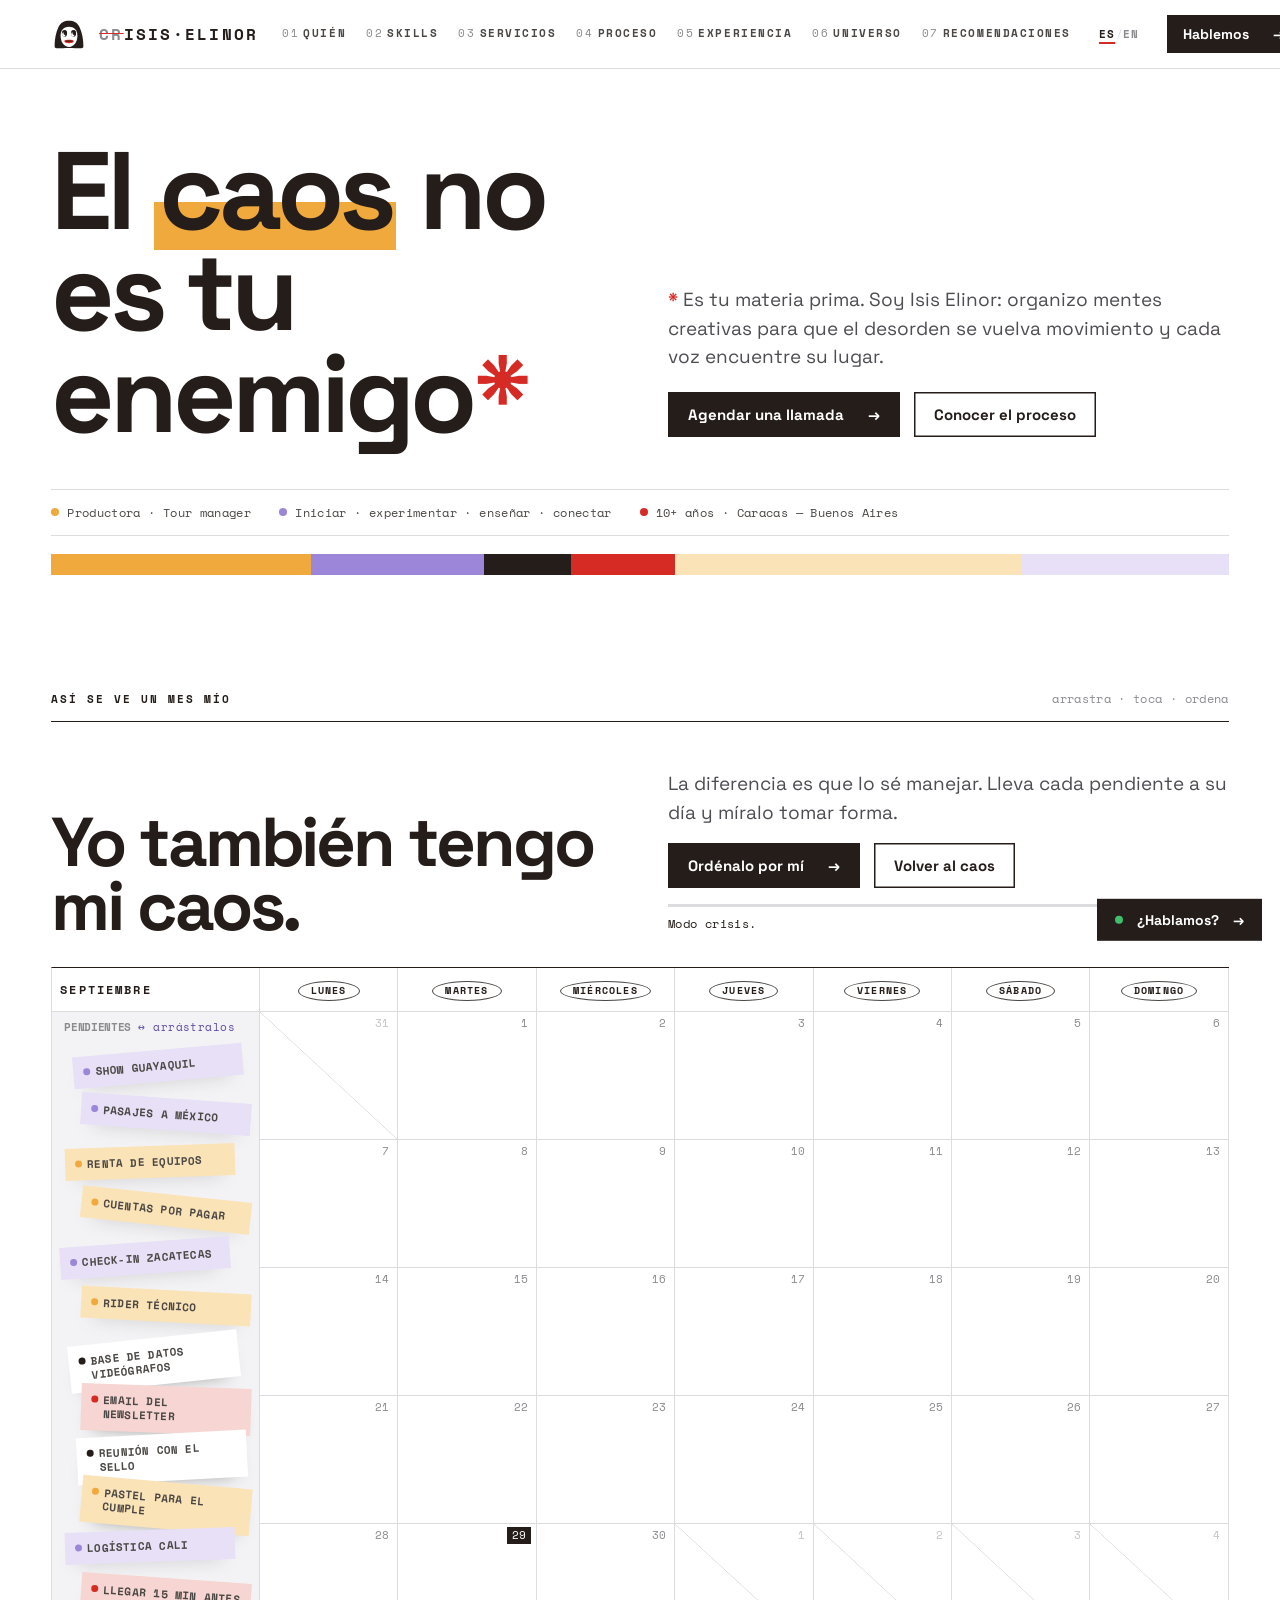
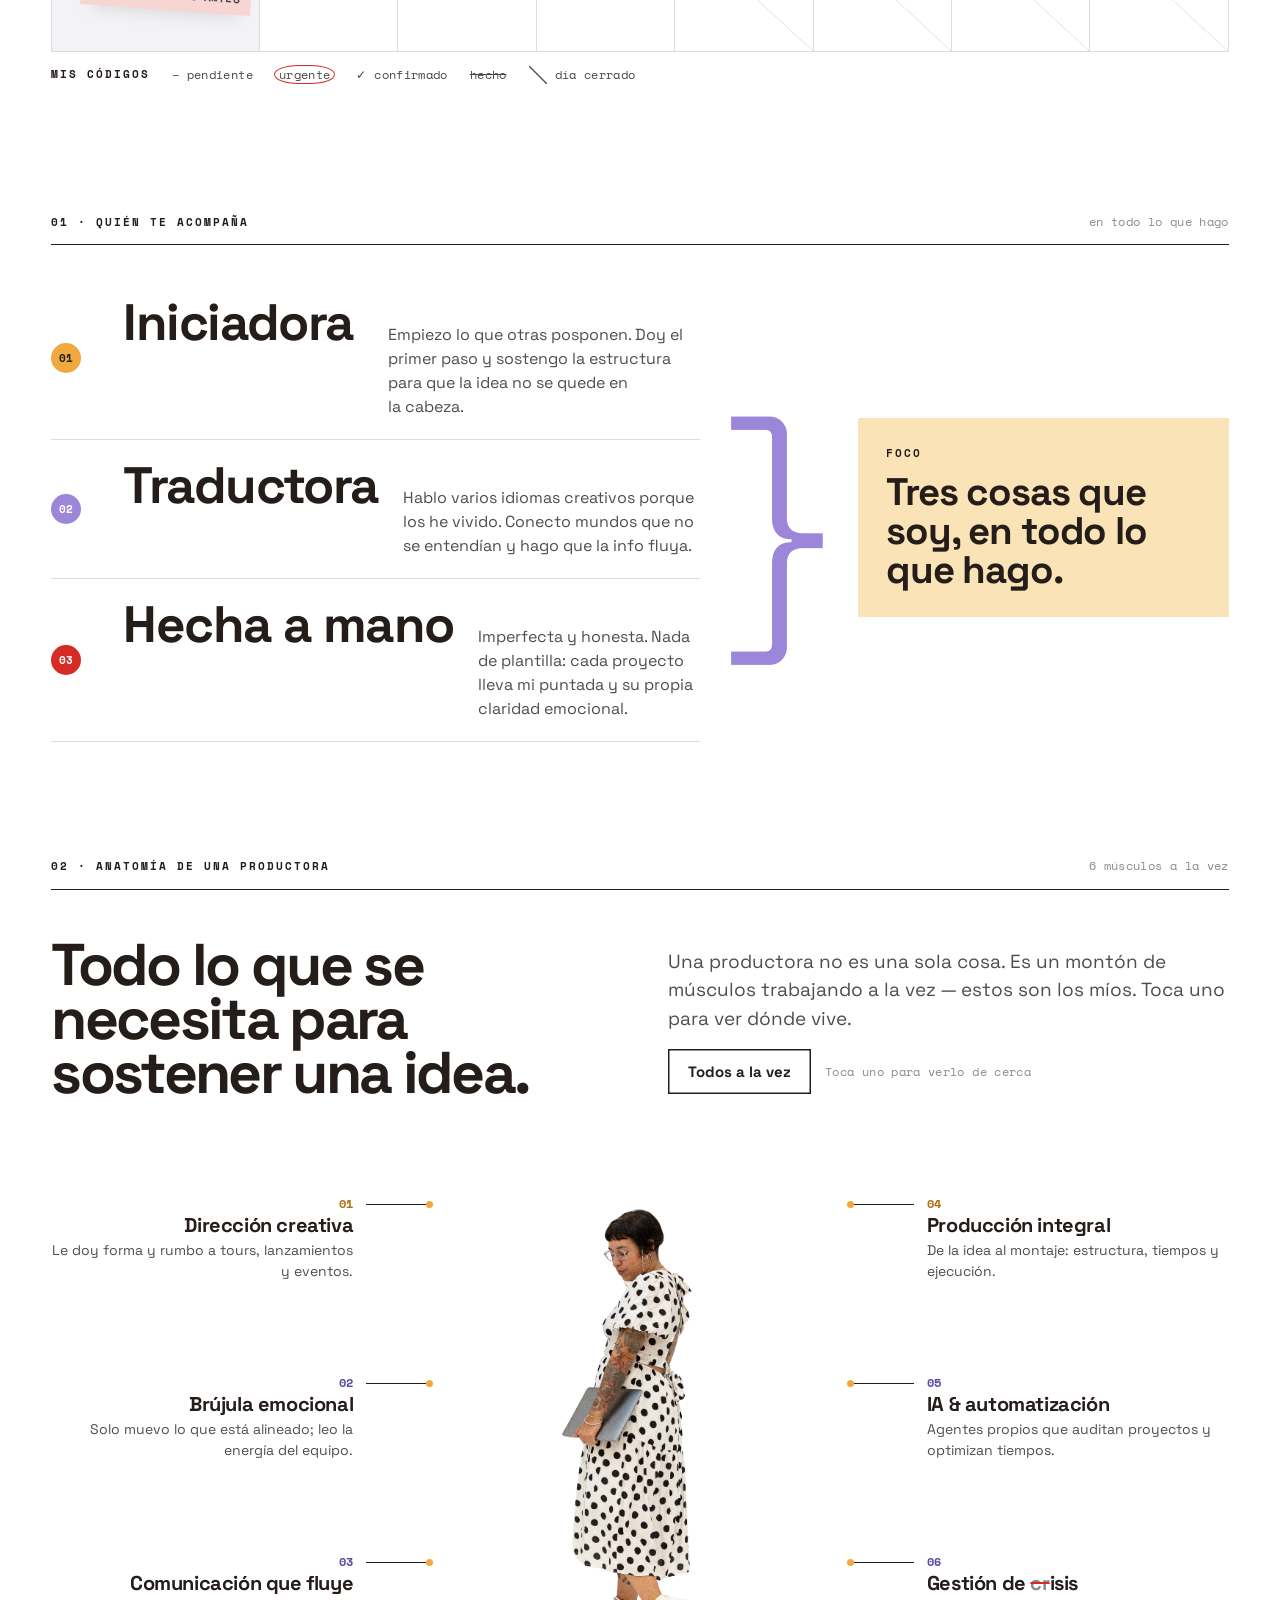
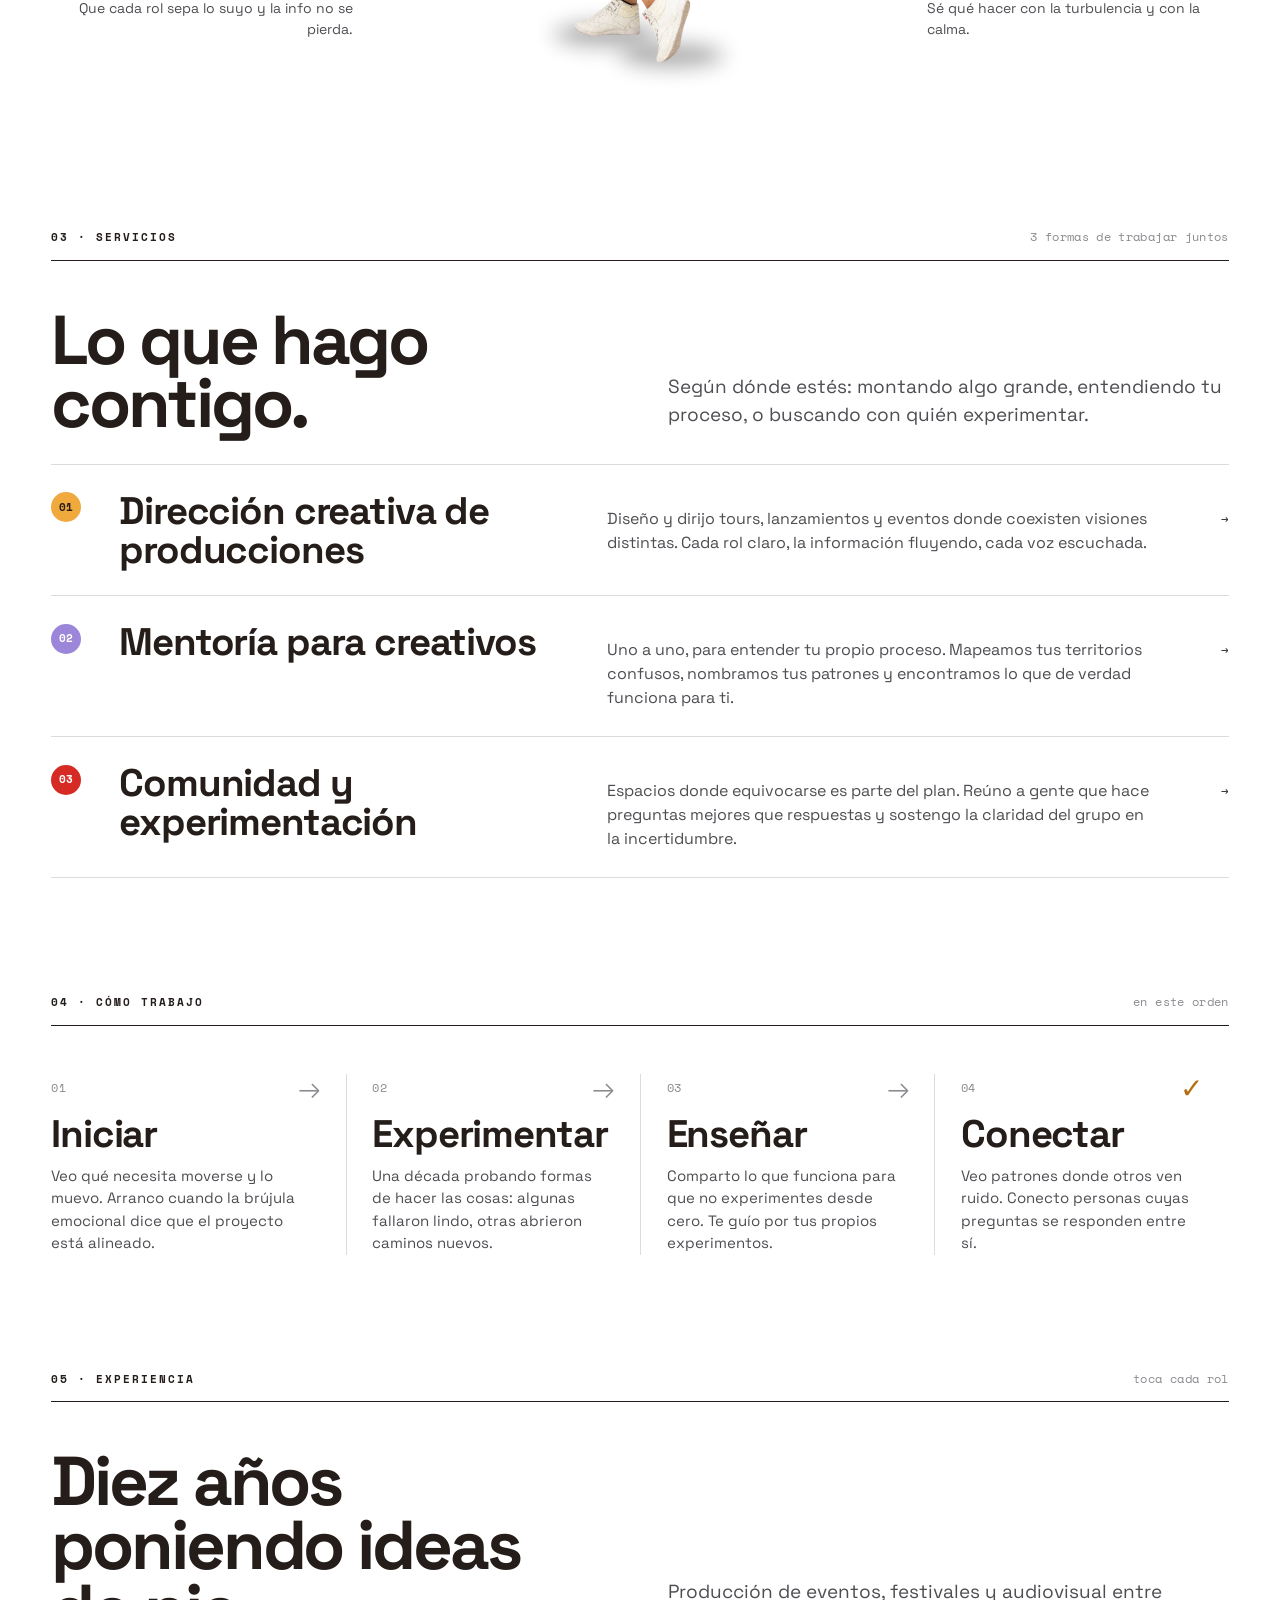
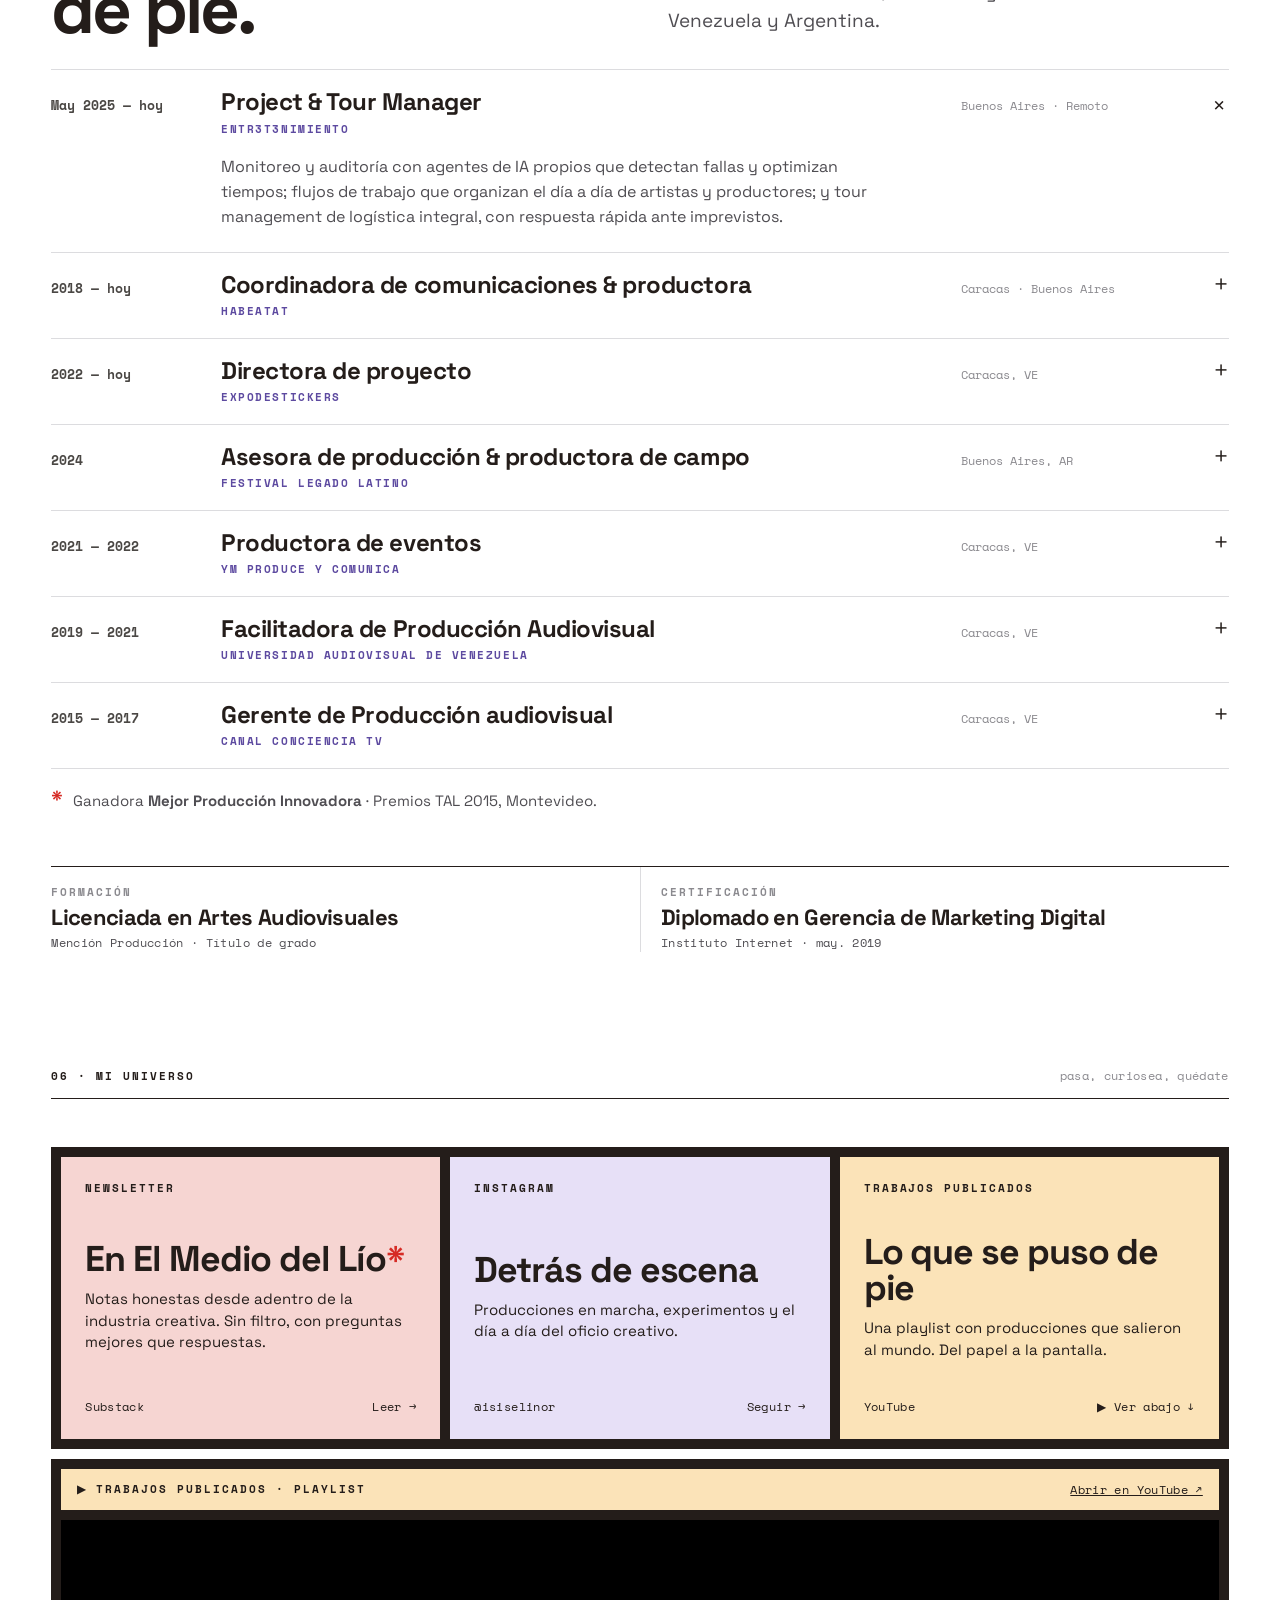
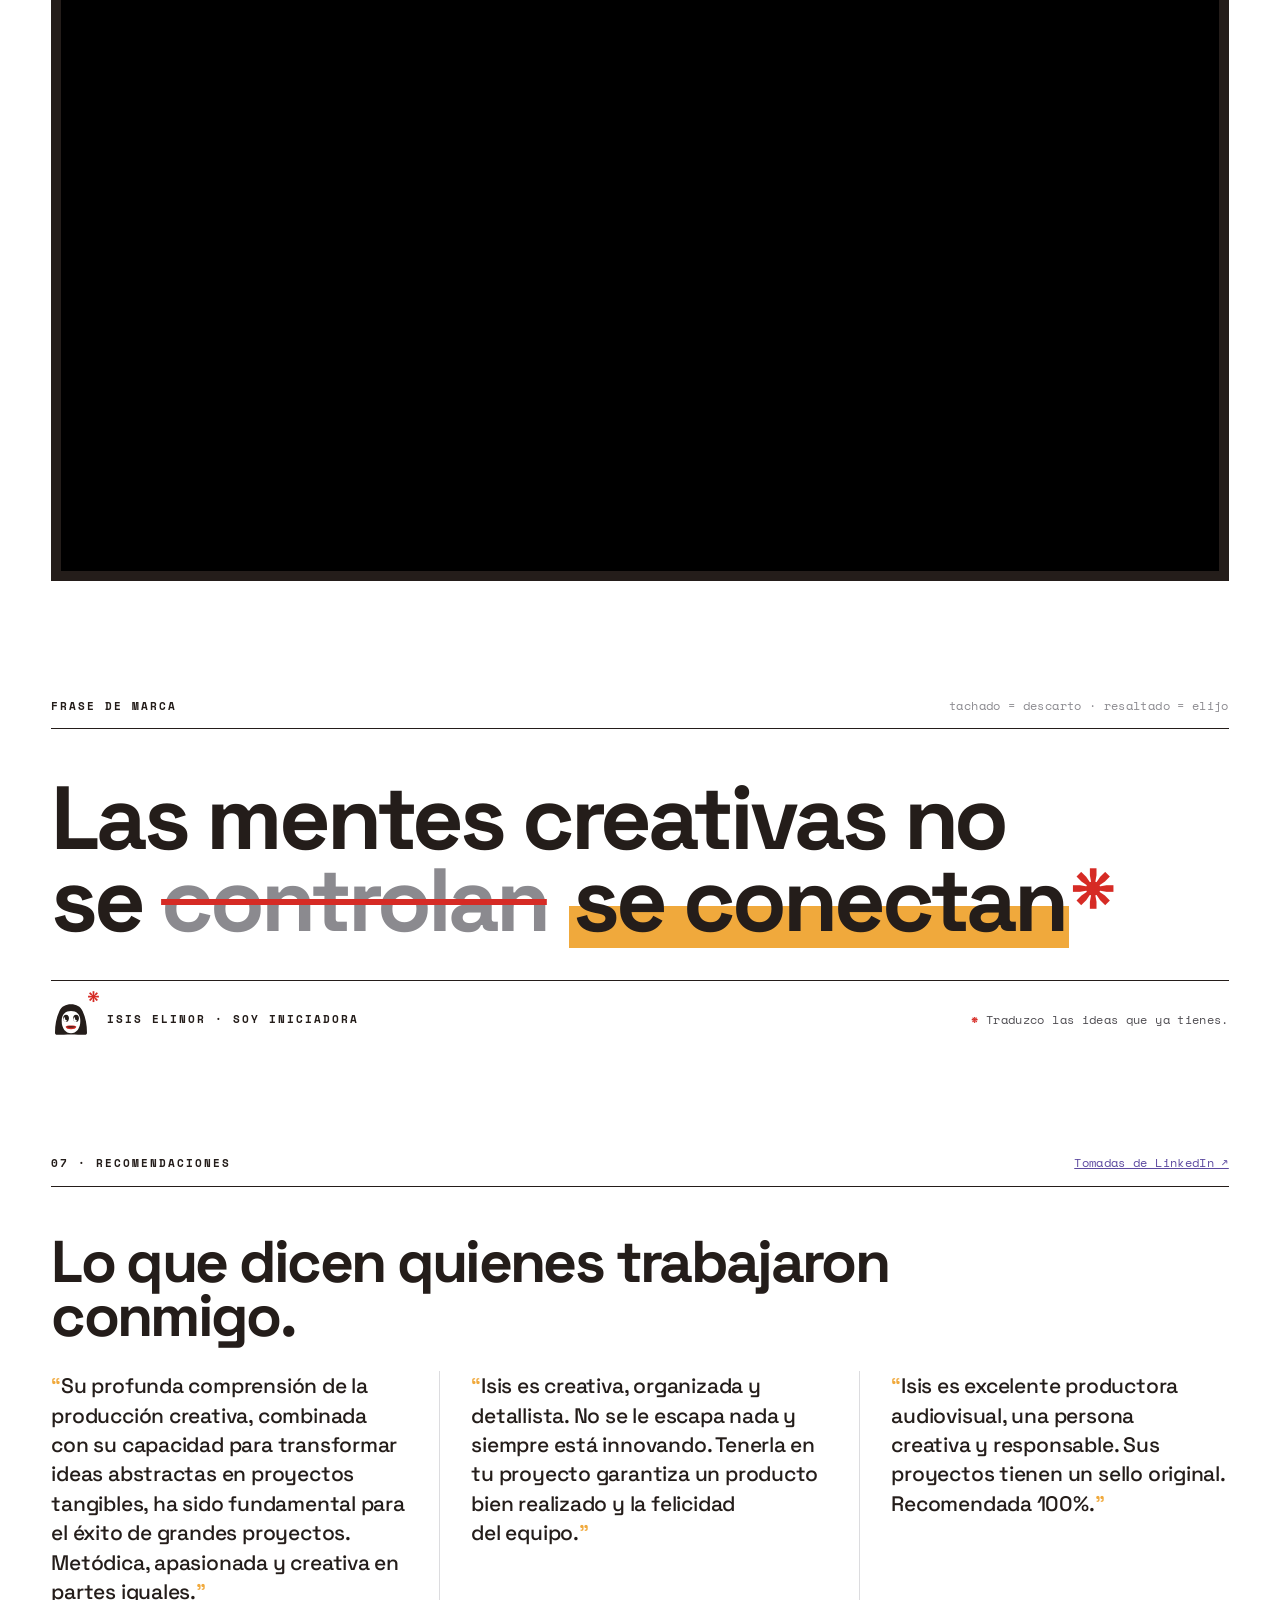
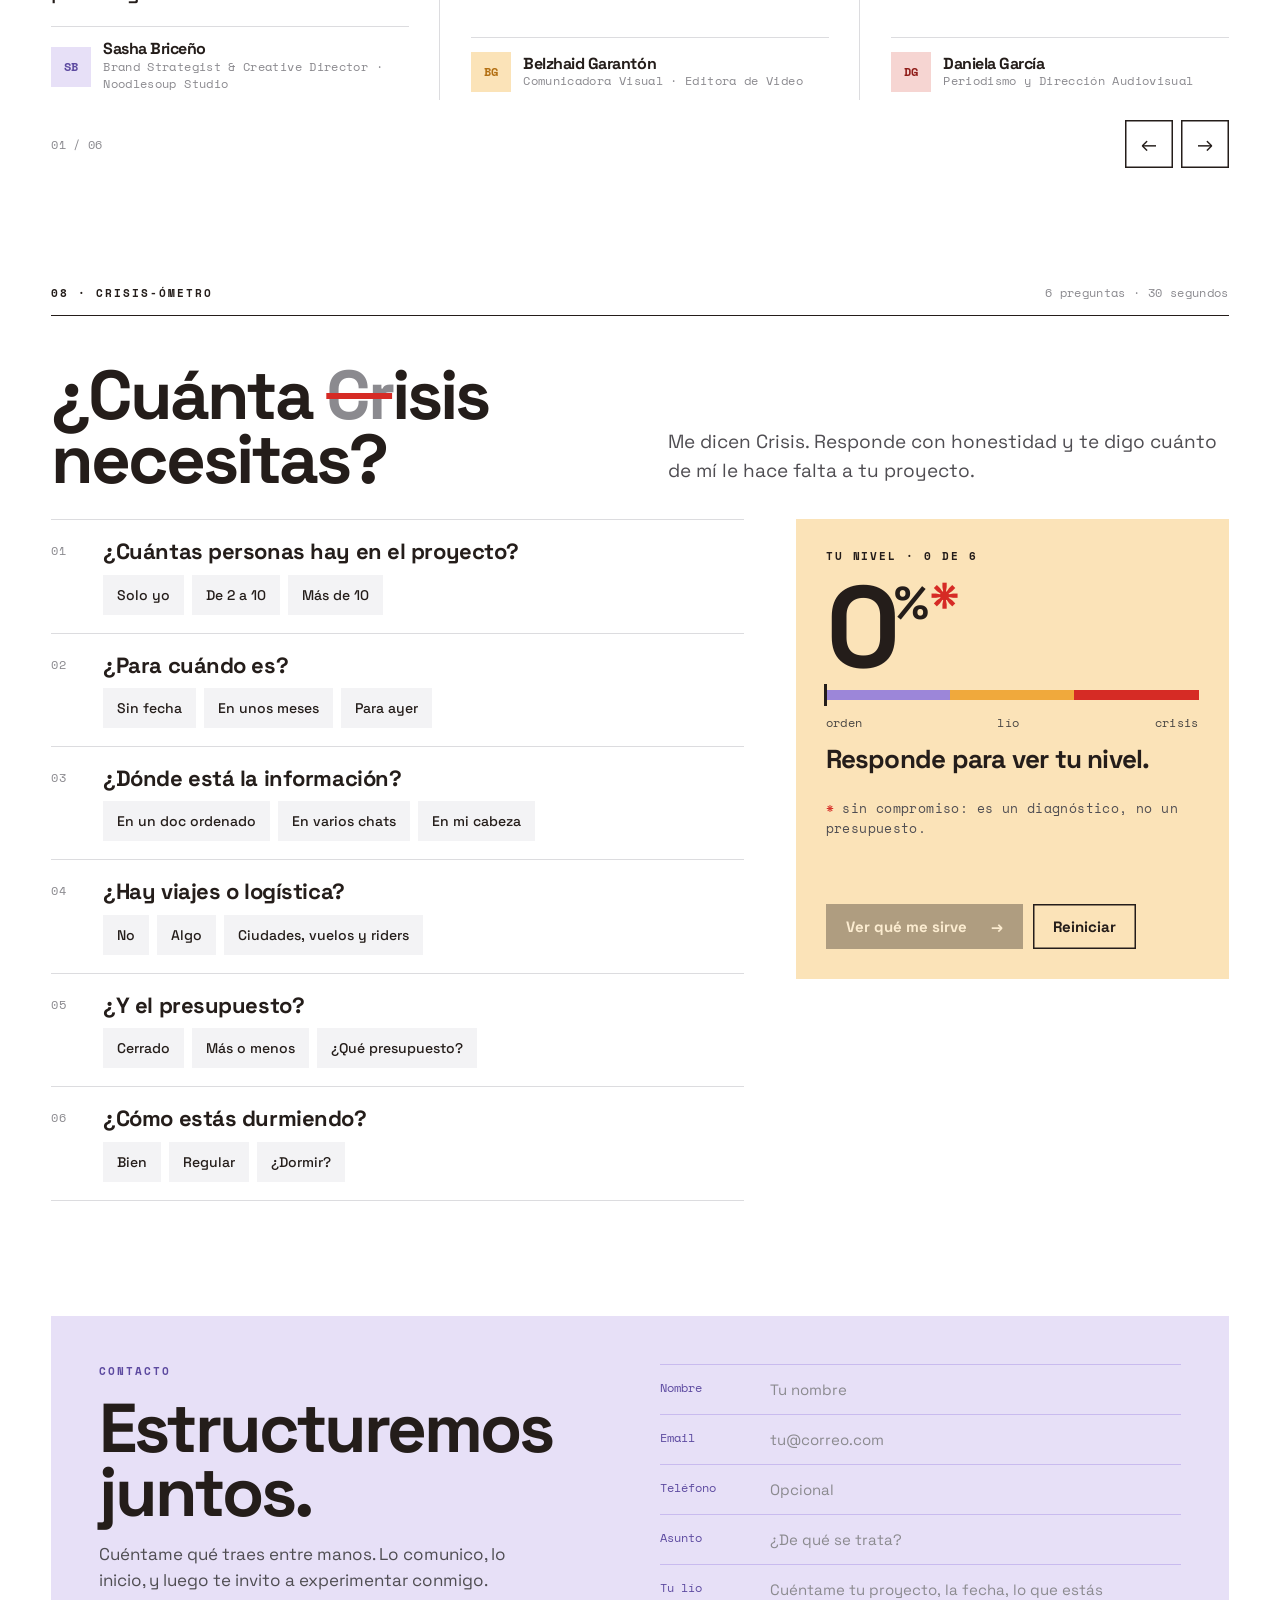
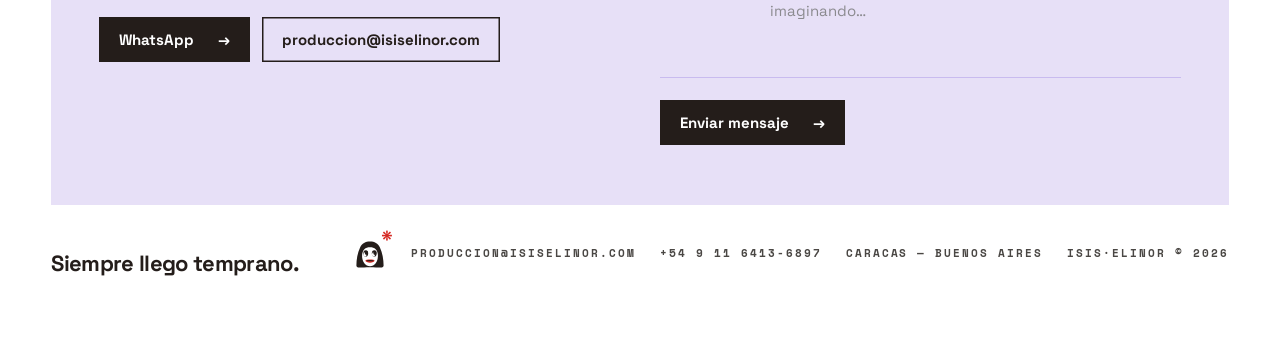
==== commit 9f09831f: "Add files via upload" ====
--- a/index.html
+++ b/index.html
@@ -52,6 +52,7 @@
 <div class="hd"><span class="oval">LUNES</span></div><div class="hd"><span class="oval">MARTES</span></div><div class="hd"><span class="oval">MIÉRCOLES</span></div><div class="hd"><span class="oval">JUEVES</span></div><div class="hd"><span class="oval">VIERNES</span></div><div class="hd"><span class="oval">SÁBADO</span></div><div class="hd"><span class="oval">DOMINGO</span></div>
 <div id="margin"><span class="t mu" style="color:var(--mute)">Pendientes</span></div>
 </div></div>
+<div class="daydet" id="dayDet" hidden></div>
 <div class="legend m"><span class="mu" style="color:var(--ink)">Mis códigos</span><span>– pendiente</span><span><span style="outline:1.3px solid var(--red);border-radius:40%/50%;padding:0 4px">urgente</span></span><span>✓ confirmado</span><span style="text-decoration:line-through">hecho</span><span><i style="display:inline-block;width:18px;height:18px;background:linear-gradient(to top right,transparent 45%,var(--lead) 50%,transparent 55%)"></i>día cerrado</span></div>
 <div id="done"><div style="display:flex;justify-content:space-between;align-items:center;gap:24px;flex-wrap:wrap;padding:28px 0;border-top:var(--rule)"><div class="d" style="font-size:clamp(32px,4.4vw,52px);max-width:760px">Mes en orden. Así se siente trabajar conmigo.</div><a class="btn" href="#contacto">Estructuremos juntos <span>→</span></a></div></div>
 </section>
--- a/landing.css
+++ b/landing.css
@@ -345,3 +345,8 @@
 .bq-sig{display:flex;gap:16px;align-items:center}
 .bq-f{text-wrap:wrap}.bq-sig .mu{white-space:nowrap}.bq-f>.m{flex:1 1 260px;text-align:right}
 @media (max-width:560px){.bq-f>.m{text-align:left}}
+
+/* foto completa sin cortar */
+.anat .fig .zoom{height:100%;width:auto;max-width:none;aspect-ratio:1080/1620;margin:0 auto}
+.anat .fig .zoom img{width:100%;height:100%;object-fit:contain}
+@media (max-width:860px){.anat .fig{height:min(96vw,440px)}}
--- a/planner.css
+++ b/planner.css
@@ -1,6 +1,6 @@
 .oval{display:inline-block;border:1.2px solid var(--lead);border-radius:50%;padding:3px 12px}
 .calwrap{overflow-x:auto;margin-top:28px}
-#cal{display:grid;grid-template-columns:minmax(200px,1.5fr) repeat(7,minmax(0,1fr));border-top:var(--rule);border-left:1px solid var(--hair);user-select:none;touch-action:none;min-width:980px}
+#cal{display:grid;grid-template-columns:minmax(200px,1.5fr) repeat(7,minmax(0,1fr));border-top:var(--rule);border-left:1px solid var(--hair);user-select:none;min-width:980px}
 .hd{padding:10px 8px;border-right:1px solid var(--hair);border-bottom:1px solid var(--hair);text-align:center}
 .hd .oval{font:700 10px/1.2 var(--font-mono);letter-spacing:.12em}
 #margin{grid-row:2/span 5;border-right:1px solid var(--hair);border-bottom:1px solid var(--hair);position:relative;background:var(--soft);min-height:620px}
@@ -13,7 +13,7 @@
 .day.closed{background:linear-gradient(to top right,transparent calc(50% - .8px),var(--lead) 50%,transparent calc(50% + .8px))}
 .day.today .n{background:var(--ink);color:#fff;padding:3px 5px;top:3px;right:5px}
 .list{display:flex;flex-direction:column;gap:2px}
-.it{touch-action:none;font:var(--text-planner);text-transform:uppercase;letter-spacing:.02em;color:var(--lead);cursor:grab;position:relative;display:flex;gap:5px;align-items:baseline}
+.it{font:var(--text-planner);text-transform:uppercase;letter-spacing:.02em;color:var(--lead);cursor:grab;position:relative;display:flex;gap:5px;align-items:baseline}
 .it .u{flex:0 0 7px;width:7px;height:7px;border-radius:50%;transform:translateY(-1px)}
 .it .x{position:relative}
 #margin .it{position:absolute;width:170px;background:var(--tint,#fff);padding:9px 10px;box-shadow:var(--shadow-note);transform:rotate(var(--r));font-size:11px}
@@ -38,3 +38,43 @@
 #margin .t::after{content:" ↔ arrástralos";color:var(--lilac-700);font-weight:400;letter-spacing:.04em;text-transform:none}
 @media (prefers-reduced-motion:reduce){#margin .it{animation:none}}
 html[lang=en] #margin .t::after{content:" ↔ drag them"}
+
+@media (min-width:701px){#cal .it{touch-action:none}}
+.daydet{display:none}
+/* móvil: tocar para ubicar */
+@media (max-width:700px){
+.calwrap{overflow:visible;margin-top:12px}
+#cal{min-width:0;grid-template-columns:repeat(7,minmax(0,1fr))}
+#cal>.hd:first-child{grid-column:1/-1;text-align:left}
+.hd{padding:8px 0}
+.hd .oval{font-size:0;padding:3px 6px;min-width:20px}
+.hd .oval::after{content:attr(data-s);font:700 10px/1.2 var(--font-mono)}
+.day{min-height:58px;padding:18px 3px 5px;cursor:pointer}
+.day .n{font-size:10px;top:4px;right:4px}
+.day .list{flex-direction:row;flex-wrap:wrap;gap:3px}
+.day .it{font-size:0;padding:0;gap:0;pointer-events:none}
+.day .it::before,.day .it::after{display:none}
+.day .it .x{display:none}
+.day .it .u{width:9px;height:9px;flex:0 0 9px;transform:none}
+.day .it.s-done .u{opacity:.3}
+.day .it.s-urg .u{box-shadow:0 0 0 2px #fff,0 0 0 3.5px var(--red)}
+.day .it.s-ok .u{box-shadow:0 0 0 2px #fff,0 0 0 3.5px var(--ok)}
+.day.sel{outline:2px solid var(--ink);outline-offset:-2px;z-index:1}
+#margin{position:relative;min-height:0;display:flex;gap:8px;overflow-x:auto;padding:36px 12px 14px;border:1px solid var(--hair);border-top:var(--rule);margin-top:24px;scroll-snap-type:x proximity;-webkit-overflow-scrolling:touch}
+#margin .t{top:12px}
+#margin .t::after{content:" · toca uno y luego un día"}
+html[lang=en] #margin .t::after{content:" · tap one, then a day"}
+#margin .it{position:relative!important;left:auto!important;top:auto!important;flex:0 0 auto;width:auto;max-width:170px;scroll-snap-align:start;cursor:pointer}
+#margin .it.pick{animation:none;transform:translateY(-6px) rotate(0);box-shadow:0 0 0 2px var(--ink),var(--shadow-lift)}
+#margin.picking~.calwrap .day:not(.out){background-color:rgba(231,224,247,.35)}
+.daydet{display:block;border:1px solid var(--hair);border-top:0;padding:12px}
+.daydet[hidden]{display:none}
+.dd-h{display:flex;justify-content:space-between;gap:8px;flex-wrap:wrap;padding-bottom:8px}
+.dd-r{display:flex;gap:6px;padding:4px 0}
+.dd-it{flex:1;display:flex;gap:6px;align-items:baseline;border:0;background:var(--soft);padding:12px;text-align:left;font:var(--text-planner);text-transform:uppercase;color:var(--lead);cursor:pointer;min-height:44px}
+.dd-it .u{width:8px;height:8px;border-radius:50%;flex:0 0 8px}
+.dd-it.s-done .x{text-decoration:line-through;color:var(--mute)}
+.dd-it.s-urg .x{outline:1.3px solid var(--red);border-radius:40%/50%;padding:0 3px}
+.dd-it.s-ok::after{content:"✓";color:var(--ok)}
+.dd-back{border:0;background:var(--soft);width:44px;cursor:pointer;font-size:16px}
+}
